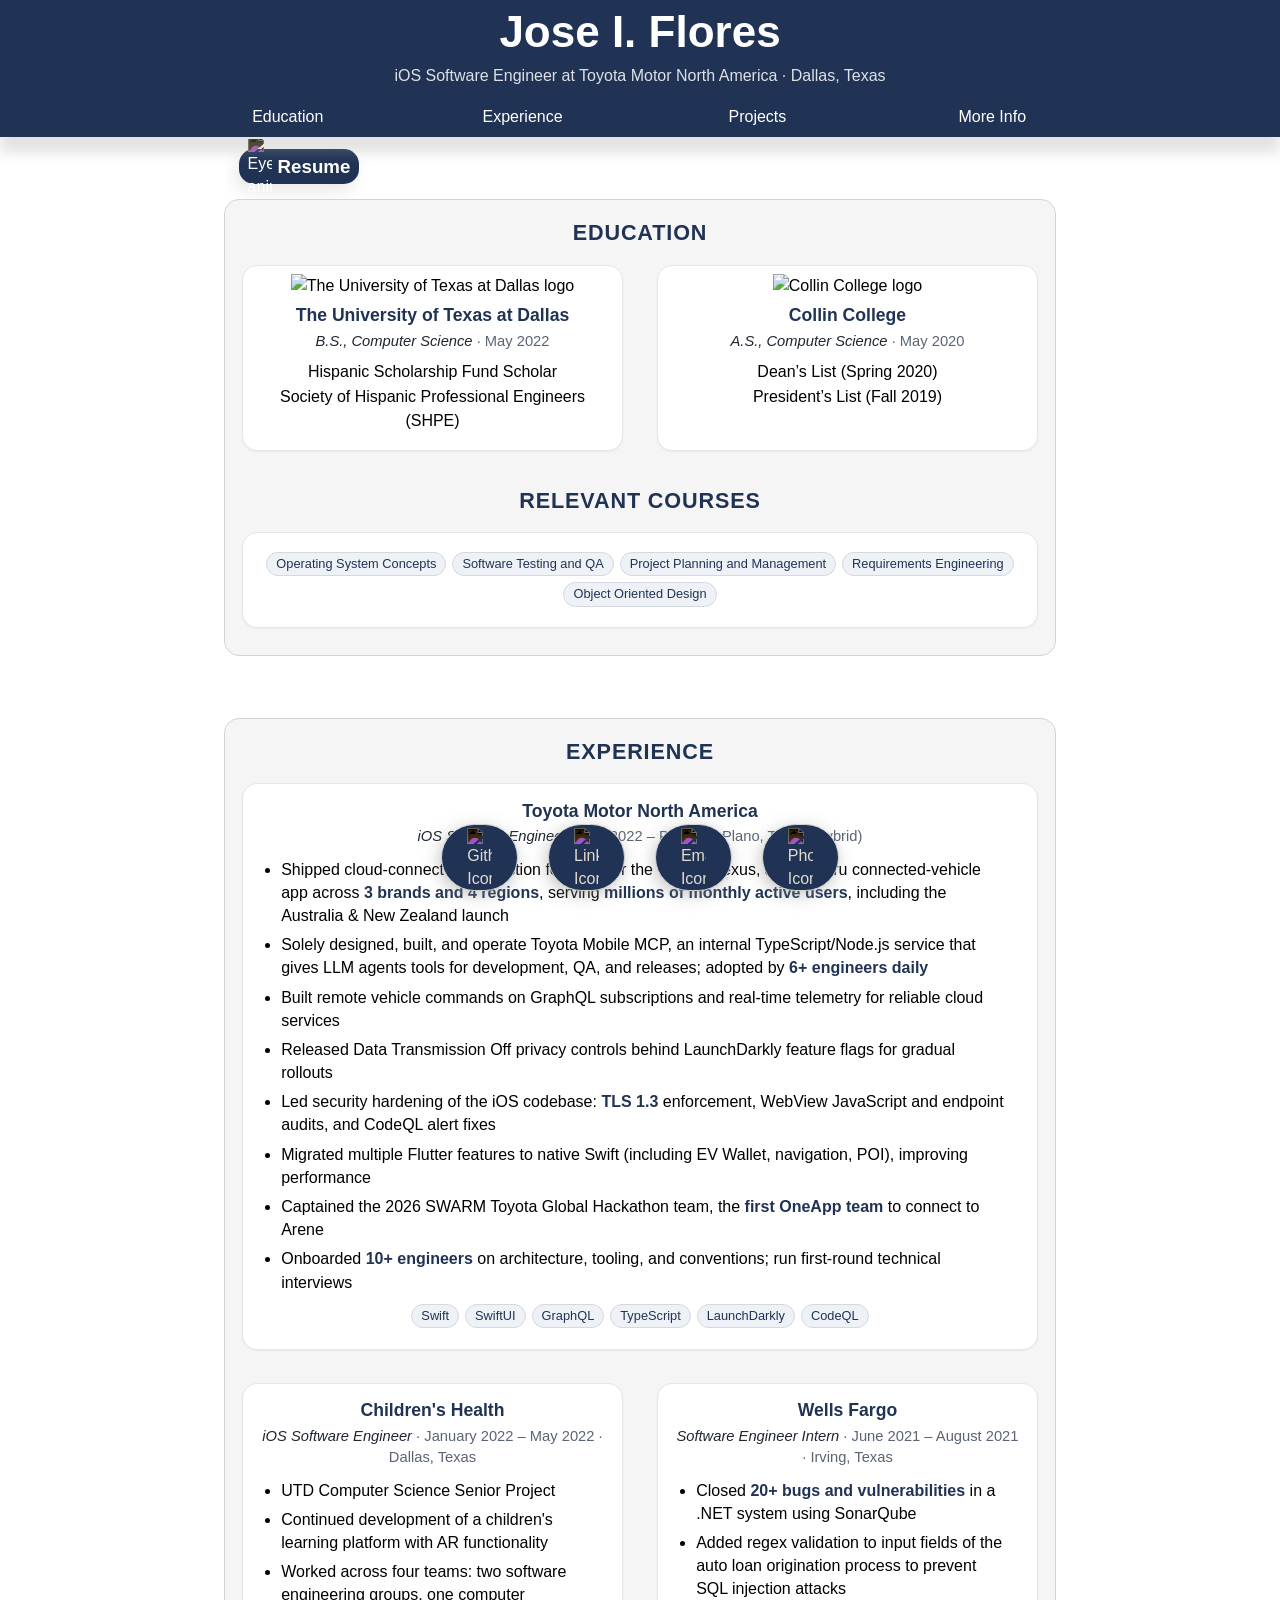
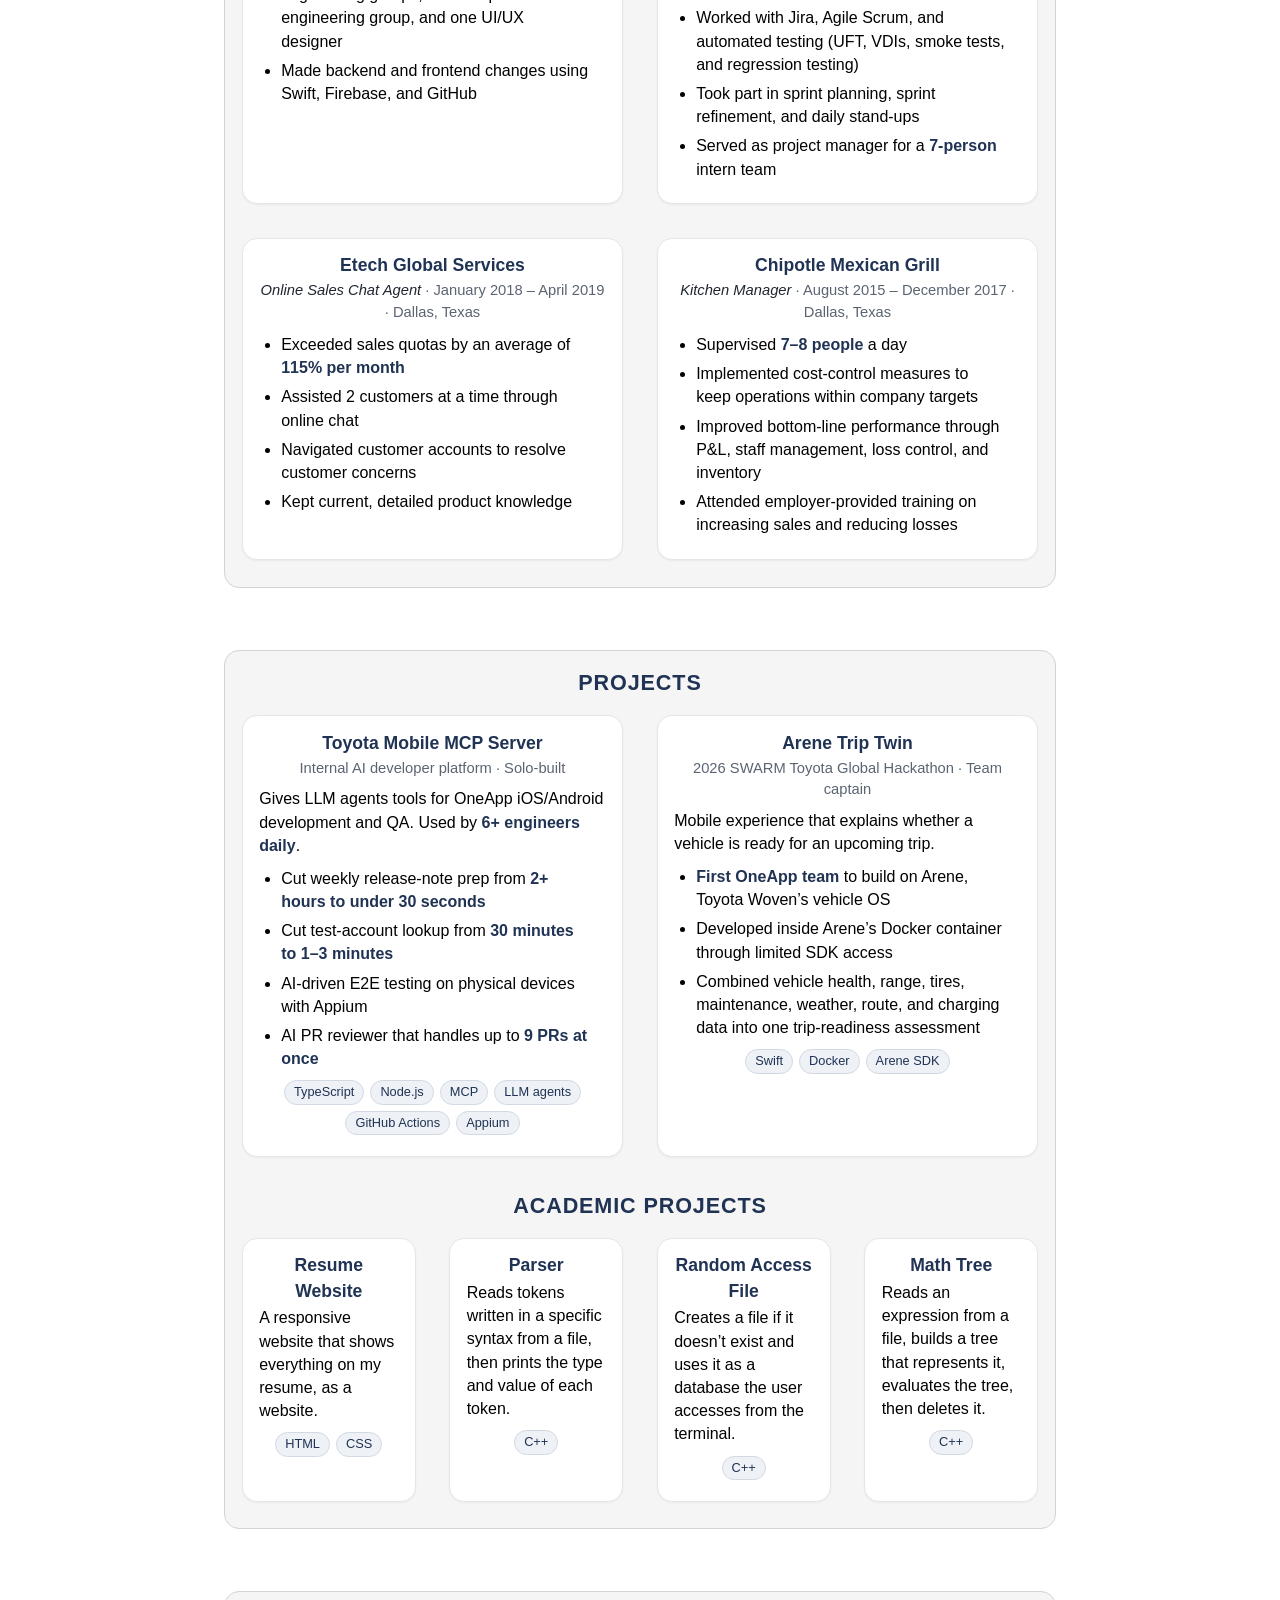
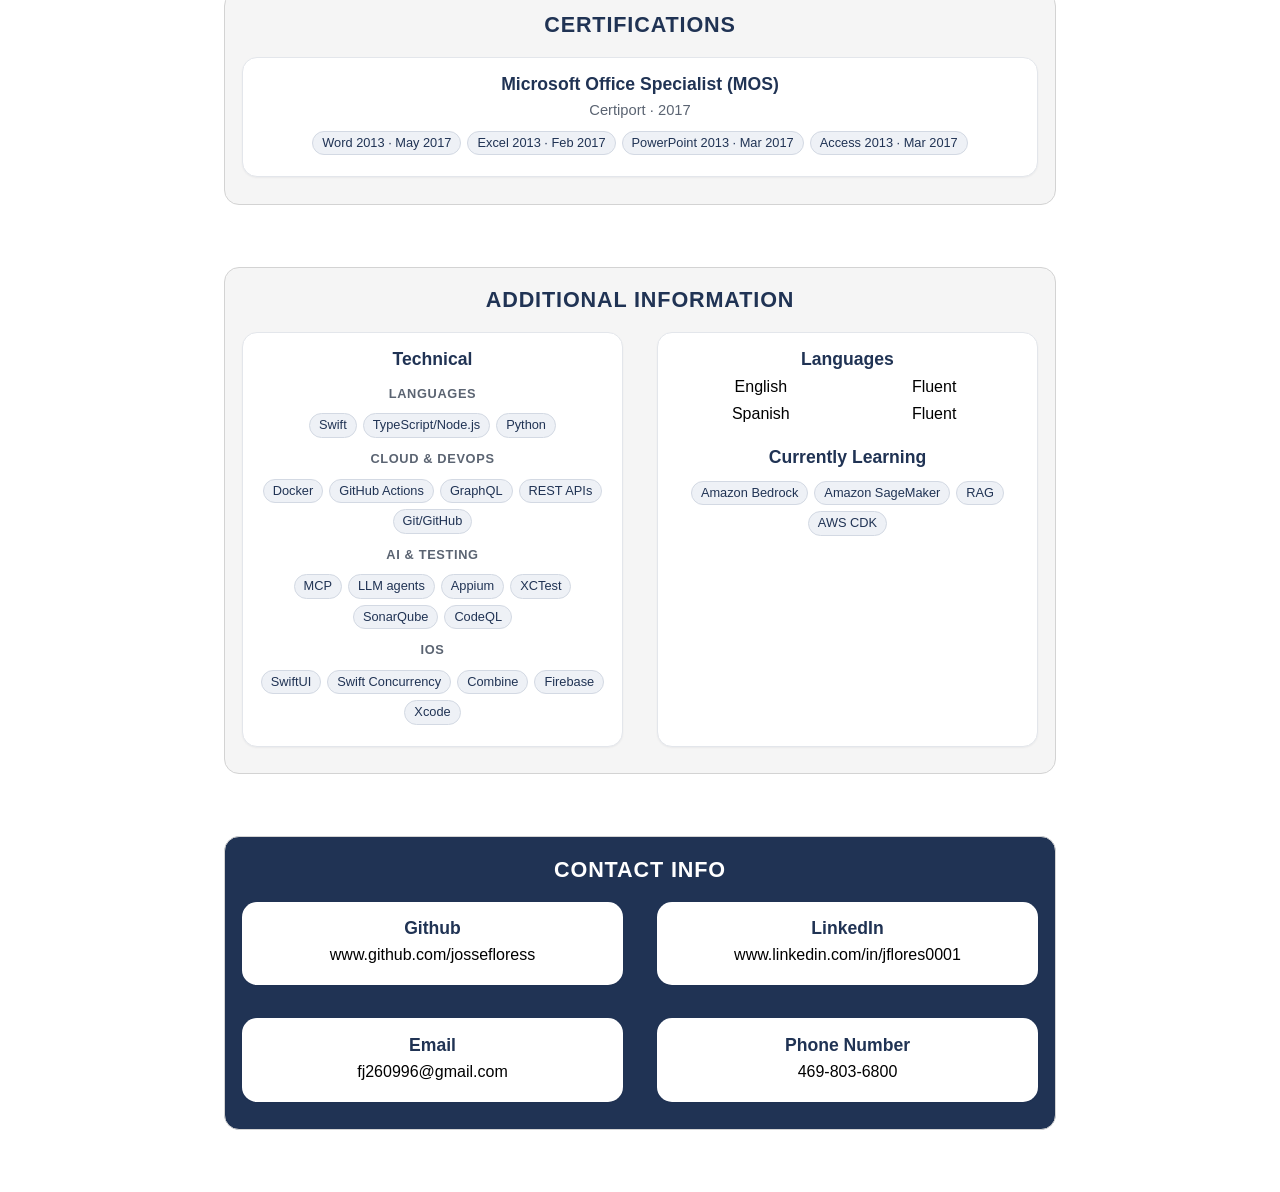
==== index.html @ c7f3a871 "Polish cards: meta lines, bold results, tech tags, grouped skills, tagline Keeps the original layout" ====
<!DOCTYPE html>
<html lang="en">

<head>
  <meta charset="UTF-8">
  <meta name="viewport" content="width=device-width, initial-scale=1.0">
  <meta name="author" content="Jose Israel Flores">
  <meta name="description" content="Jose Israel Flores - iOS Software Engineer at Toyota building cloud-connected features and AI developer tooling. Education, experience, and projects.">
  <meta name="keywords" content="Jose Flores, Software Engineer, Portfolio, Resume, Computer Science, UTD">
  <link rel="canonical" href="https://josedevlabs.com/">

  <!-- Open Graph / Social Media -->
  <meta property="og:title" content="Jose Israel Flores - Software Engineer">
  <meta property="og:description" content="Portfolio and resume website showcasing education, experience, and projects.">
  <meta property="og:image" content="https://josedevlabs.com/images/og_image0.png">
  <meta property="og:url" content="https://josedevlabs.com/">
  <meta property="og:type" content="website">
  <meta property="og:site_name" content="Jose DevLabs">

  <!-- Twitter Card -->
  <meta name="twitter:card" content="summary_large_image">
  <meta name="twitter:title" content="Jose Israel Flores - Software Engineer">
  <meta name="twitter:description" content="Portfolio and resume website showcasing education, experience, and projects.">
  <meta name="twitter:image" content="https://josedevlabs.com/images/og_image0.png">

  <meta name="google-site-verification" content="19uv6AiSVErQDs0A615uDokrzeF82DeiVWSPcvZY0VQ">
  <link rel="icon" href="favicon.ico" type="image/x-icon">
  <link href="./css/styles.css" rel="stylesheet" type="text/css">
  <!-- <script src="https://code.jquery.com/jquery-3.5.0.min.js"></script> -->
  <!-- <script src="./js/scrollAnimation.js"></script> -->
  <title>Jose Israel Flores - Software Engineer</title>
</head>

<body id="top">
  <header>
    <a href="https://josedevlabs.com/">
      <h1>Jose I. Flores</h1>
    </a>
    <p class="tagline">iOS Software Engineer at Toyota Motor North America &middot; Dallas, Texas</p>
  </header>


  <nav>
    <ul>
      <!-- If you remove the hr tags (which are being
        used as margin), add 'line' to end of the href
        for each of the 4 following anchors-->

      <!-- example: href="educationline" -->
      <a href="#education" class="scrollLink">
        <li>Education</li>
      </a>

      <a href="#experience" class="scrollLink">
        <li>Experience</li>
      </a>

      <a href="#projects" class="scrollLink">
        <li>Projects</li>
      </a>

      <a href="#more" class="scrollLink">
        <li>More Info</li>
      </a>
    </ul>
  </nav>



  <main ontouchmove>
    <hr id="education" href="#experience" style="padding: 0;">

    <div class="line" id="resumeline">
      <a href="./documents/JoseFlores.pdf">
        <div id="resume-btn">
          <img src="images/eye-regular.svg" alt="Eye animation">
          <h3>Resume</h3>
        </div>
      </a>
    </div>

    <div class="line" id="educationline">
      <h2 class="linetitle">Education</h2>
      <div class="two boxes">
        <img src="images/utd_logo.svg" alt="The University of Texas at Dallas logo" id="utdimg">
        <h3>The University of Texas at Dallas</h3>
        <p class="meta"><em>B.S., Computer Science</em> &middot; May 2022</p>
        <p>Hispanic Scholarship Fund Scholar</p>
        <p>Society of Hispanic Professional Engineers (SHPE)</p>
      </div>

      <div class="two boxes">
        <img src="images/collin_logo.png" alt="Collin College logo" id="collinimg">
        <h3>Collin College</h3>
        <p class="meta"><em>A.S., Computer Science</em> &middot; May 2020</p>
        <p>Dean’s List (Spring 2020)</p>
        <p>President’s List (Fall 2019)</p>
      </div>

      <h2 class="linetitle">Relevant Courses</h2>
      <div class="one boxes">
        <div class="tags">
          <span class="tag">Operating System Concepts</span>
          <span class="tag">Software Testing and QA</span>
          <span class="tag">Project Planning and Management</span>
          <span class="tag">Requirements Engineering</span>
          <span class="tag">Object Oriented Design</span>
        </div>
      </div>
    </div>

    <hr id="experience">
    <div class="line" id="experienceline">
      <h2 class="linetitle">Experience</h2>

      <div class="one boxes">
        <h3>Toyota Motor North America</h3>
        <p class="meta"><em>iOS Software Engineer</em> &middot; July 2022 – Present &middot; Plano, Texas (Hybrid)</p>
        <ul>
          <li>Shipped cloud-connected production features for the Toyota, Lexus, and Subaru connected-vehicle app
            across <strong>3 brands and 4 regions</strong>, serving <strong>millions of monthly active users</strong>,
            including the Australia &amp; New Zealand launch</li>
          <li>Solely designed, built, and operate Toyota Mobile MCP, an internal TypeScript/Node.js service that
            gives LLM agents tools for development, QA, and releases; adopted by <strong>6+ engineers daily</strong></li>
          <li>Built remote vehicle commands on GraphQL subscriptions and real-time telemetry for reliable cloud
            services</li>
          <li>Released Data Transmission Off privacy controls behind LaunchDarkly feature flags for gradual
            rollouts</li>
          <li>Led security hardening of the iOS codebase: <strong>TLS 1.3</strong> enforcement, WebView JavaScript
            and endpoint audits, and CodeQL alert fixes</li>
          <li>Migrated multiple Flutter features to native Swift (including EV Wallet, navigation, POI), improving
            performance</li>
          <li>Captained the 2026 SWARM Toyota Global Hackathon team, the <strong>first OneApp team</strong> to connect
            to Arene</li>
          <li>Onboarded <strong>10+ engineers</strong> on architecture, tooling, and conventions; run first-round
            technical interviews</li>
        </ul>
        <div class="tags">
          <span class="tag">Swift</span><span class="tag">SwiftUI</span><span class="tag">GraphQL</span>
          <span class="tag">TypeScript</span><span class="tag">LaunchDarkly</span><span class="tag">CodeQL</span>
        </div>
      </div>

      <div class="two boxes">
        <h3>Children's Health</h3>
        <p class="meta"><em>iOS Software Engineer</em> &middot; January 2022 – May 2022 &middot; Dallas, Texas</p>
        <ul>
          <li>UTD Computer Science Senior Project</li>
          <li>Continued development of a children's learning platform with AR functionality</li>
          <li>Worked across four teams: two software engineering groups, one computer engineering group, and one
            UI/UX designer</li>
          <li>Made backend and frontend changes using Swift, Firebase, and GitHub</li>
        </ul>
      </div>

      <div class="two boxes">
        <h3>Wells Fargo</h3>
        <p class="meta"><em>Software Engineer Intern</em> &middot; June 2021 – August 2021 &middot; Irving, Texas</p>
        <ul>
          <li>Closed <strong>20+ bugs and vulnerabilities</strong> in a .NET system using SonarQube</li>
          <li>Added regex validation to input fields of the auto loan origination process to prevent SQL injection
            attacks</li>
          <li>Worked with Jira, Agile Scrum, and automated testing (UFT, VDIs, smoke tests, and regression testing)</li>
          <li>Took part in sprint planning, sprint refinement, and daily stand-ups</li>
          <li>Served as project manager for a <strong>7&#8209;person</strong> intern team</li>
        </ul>
      </div>

      <div class="two boxes">
        <h3>Etech Global Services</h3>
        <p class="meta"><em>Online Sales Chat Agent</em> &middot; January 2018 – April 2019 &middot; Dallas, Texas</p>
        <ul>
          <li>Exceeded sales quotas by an average of <strong>115% per month</strong></li>
          <li>Assisted 2 customers at a time through online chat</li>
          <li>Navigated customer accounts to resolve customer concerns</li>
          <li>Kept current, detailed product knowledge</li>
        </ul>
      </div>

      <div class="two boxes">
        <h3>Chipotle Mexican Grill</h3>
        <p class="meta"><em>Kitchen Manager</em> &middot; August 2015 – December 2017 &middot; Dallas, Texas</p>
        <ul>
          <li>Supervised <strong>7–8&nbsp;people</strong> a day</li>
          <li>Implemented cost-control measures to keep operations within company targets</li>
          <li>Improved bottom-line performance through P&amp;L, staff management, loss control, and inventory</li>
          <li>Attended employer-provided training on increasing sales and reducing losses</li>
        </ul>
      </div>
    </div>


    <hr id="projects">
    <div class="line" id="projectsline">
      <h2 class="linetitle">Projects</h2>
      <div class="two boxes">
        <h3>Toyota Mobile MCP Server</h3>
        <p class="meta">Internal AI developer platform &middot; Solo-built</p>
        <p>Gives LLM agents tools for OneApp iOS/Android development and QA. Used by
          <strong>6+ engineers daily</strong>.</p>
        <ul>
          <li>Cut weekly release-note prep from <strong>2+ hours to under 30 seconds</strong></li>
          <li>Cut test-account lookup from <strong>30 minutes to 1–3 minutes</strong></li>
          <li>AI-driven E2E testing on physical devices with Appium</li>
          <li>AI PR reviewer that handles up to <strong>9 PRs at once</strong></li>
        </ul>
        <div class="tags">
          <span class="tag">TypeScript</span><span class="tag">Node.js</span><span class="tag">MCP</span>
          <span class="tag">LLM agents</span><span class="tag">GitHub Actions</span><span class="tag">Appium</span>
        </div>
      </div>

      <div class="two boxes">
        <h3>Arene Trip Twin</h3>
        <p class="meta">2026 SWARM Toyota Global Hackathon &middot; Team captain</p>
        <p>Mobile experience that explains whether a vehicle is ready for an upcoming trip.</p>
        <ul>
          <li><strong>First OneApp team</strong> to build on Arene, Toyota Woven’s vehicle OS</li>
          <li>Developed inside Arene’s Docker container through limited SDK access</li>
          <li>Combined vehicle health, range, tires, maintenance, weather, route, and charging data into one
            trip-readiness assessment</li>
        </ul>
        <div class="tags">
          <span class="tag">Swift</span><span class="tag">Docker</span><span class="tag">Arene SDK</span>
        </div>
      </div>

      <h2 class="linetitle">Academic Projects</h2>
      <div class="four boxes">
        <h3>Resume Website</h3>
        <p>A responsive website that shows everything on my resume, as a website.</p>
        <div class="tags"><span class="tag">HTML</span><span class="tag">CSS</span></div>
      </div>

      <div class="four boxes">
        <h3>Parser</h3>
        <p>Reads tokens written in a specific syntax from a file, then prints the type and value of each token.</p>
        <div class="tags"><span class="tag">C++</span></div>
      </div>

      <div class="four boxes">
        <h3>Random Access File</h3>
        <p>Creates a file if it doesn’t exist and uses it as a database the user accesses from the terminal.</p>
        <div class="tags"><span class="tag">C++</span></div>
      </div>

      <div class="four boxes">
        <h3>Math Tree</h3>
        <p>Reads an expression from a file, builds a tree that represents it, evaluates the tree, then deletes it.</p>
        <div class="tags"><span class="tag">C++</span></div>
      </div>
    </div>


    <hr id="certifications">
    <div class="line" id="certificationsline">
      <h2 class="linetitle">Certifications</h2>

      <div class="one boxes">
        <h3>Microsoft Office Specialist (MOS)</h3>
        <p class="meta">Certiport &middot; 2017</p>
        <div class="tags">
          <span class="tag">Word 2013 &middot; May 2017</span>
          <span class="tag">Excel 2013 &middot; Feb 2017</span>
          <span class="tag">PowerPoint 2013 &middot; Mar 2017</span>
          <span class="tag">Access 2013 &middot; Mar 2017</span>
        </div>
      </div>
    </div>


    <hr id="more">
    <div class="line" id="moreline">
      <h2 class="linetitle">Additional Information</h2>

      <div class="two boxes">
        <h3>Technical</h3>
        <div class="skill-group">
          <h4>Languages</h4>
          <div class="tags"><span class="tag">Swift</span><span class="tag">TypeScript/Node.js</span><span class="tag">Python</span></div>
        </div>
        <div class="skill-group">
          <h4>Cloud &amp; DevOps</h4>
          <div class="tags"><span class="tag">Docker</span><span class="tag">GitHub Actions</span><span class="tag">GraphQL</span><span class="tag">REST APIs</span><span class="tag">Git/GitHub</span></div>
        </div>
        <div class="skill-group">
          <h4>AI &amp; Testing</h4>
          <div class="tags"><span class="tag">MCP</span><span class="tag">LLM agents</span><span class="tag">Appium</span><span class="tag">XCTest</span><span class="tag">SonarQube</span><span class="tag">CodeQL</span></div>
        </div>
        <div class="skill-group">
          <h4>iOS</h4>
          <div class="tags"><span class="tag">SwiftUI</span><span class="tag">Swift Concurrency</span><span class="tag">Combine</span><span class="tag">Firebase</span><span class="tag">Xcode</span></div>
        </div>
      </div>

      <div class="two boxes">
        <h3>Languages</h3>
        <div class="grid-container two-columns">
          <p>English</p>
          <p>Fluent</p>
          <p>Spanish</p>
          <p>Fluent</p>
        </div>

        <h3 class="spaced">Currently Learning</h3>
        <div class="tags"><span class="tag">Amazon Bedrock</span><span class="tag">Amazon SageMaker</span><span class="tag">RAG</span><span class="tag">AWS CDK</span></div>
      </div>
    </div>


    <hr id="contact">
    <div class="line" id="contactline">

      <h2 class="linetitle">Contact Info</h2>

      <div class="two boxes">
        <h3>Github</h3>
        <p>
          <a href="https://www.github.com/jossefloress" target="_blank" rel="noopener noreferrer">
            www.github.com/jossefloress
          </a>
        </p>
      </div>

      <div class="two boxes">
        <h3>LinkedIn</h3>
        <p>
          <a href="https://www.linkedin.com/in/jflores0001" target="_blank" rel="noopener noreferrer">
            www.linkedin.com/in/jflores0001
          </a>
        </p>
      </div>

      <div class="two boxes">
        <h3>Email</h3>
        <p>
          <a href="mailto:fj260996@gmail.com" target="_blank">
            fj260996@gmail.com
          </a>
        </p>
      </div>

      <div class="two boxes">
        <h3>Phone Number</h3>
        <p>
          <a href="tel:469-803-6800">
            469-803-6800
          </a>
        </p>
      </div>

    </div>

    <hr>

  </main>


  <footer>
    <ul>

      <a href="https://www.github.com/jossefloress" target="_blank" rel="noopener noreferrer">
        <li>
          <img src="./images/Github_Icon.svg" alt="Github Icon">
        </li>
      </a>


      <a href="https://www.linkedin.com/in/jflores0001" target="_blank" rel="noopener noreferrer">
        <li>
          <img src="./images/Linkedin_Icon.svg" alt="LinkedIn Icon">
        </li>
      </a>

      <a href="mailto:fj260996@gmail.com" target="_blank" rel="noopener noreferrer">
        <li>
          <img src="./images/Email_Icon.svg" alt="Email Icon">
        </li>
      </a>


      <a href="tel:469-803-6800">
        <li>
          <img src="./images/Calling_Icon.svg" alt="Phone Icon">
        </li>
      </a>


    </ul>
  </footer>


</body>

</html>
---- css/styles.css ----
/* CSS Variables */
:root {
  --navy-color: #203354;
  --border-color: lightgray;
}

* {
  font-family: -apple-system, BlinkMacSystemFont, 'Segoe UI', 'Gill Sans', 'Gill Sans MT', Calibri,
   Roboto, Oxygen, Ubuntu, Cantarell, 'Open Sans', 'Helvetica Neue', sans-serif;
  /* font-family: 'Gill Sans', 'Gill Sans MT', Calibri, 'Trebuchet MS', sans-serif, Courier, monospace; */
  /* default box-sizing is content-box */
  box-sizing: border-box;
  margin: 0;
  padding: 0;
  scroll-behavior: smooth;
}

/** Not supported by most Safari iOS versions This attribute is 
    replaced by the script in main.js */
/* html {
  scroll-behavior: smooth;
} */

body::-webkit-scrollbar {
  width: 12px;             
}

body::-webkit-scrollbar-thumb {
  background-color: var(--navy-color);    
}


/*
 ========================================== 
  Global Classes
 ========================================== 
*/
.grid-container.three-columns {
  display: grid;
  grid-template: repeat(2, 1fr) / repeat(3, 1fr);
  grid-auto-rows: 1fr;
}

.grid-container.two-columns {
  display: grid;
  grid-template: repeat(2, 1fr) / repeat(2, 1fr);
  grid-auto-rows: 1fr;
}




/*
 ========================================== 
  Header
 ========================================== 
*/

header {
  background-color: var(--navy-color);
  width: 100%;
  text-align: center;
  color: white;
  z-index: 10;
}

header h1 {
  /* width: auto; */
  font-size: 275%;
}


/*
 ========================================== 
  Nav bar
 ========================================== 
*/

nav {
  background-color:  var(--navy-color);
  /* 
    This means that when the nav bar
    reaches the top,
    it'll stick to the top of the page 
  */
  position: -webkit-sticky;
  position: sticky;
  z-index: 9;
  top: 0;
  /* offset-x | offset-y | blur-radius | spread-radius | color */
  box-shadow: 0 1em 0.75em 0 rgba(161, 161, 160, 0.3);
}

nav ul {
  list-style: none;
  text-align: center;
  width: 75%;
  margin: 0 auto;
}

a {
  text-decoration: none;
  color: inherit;
}

nav ul a li {
 /* 24.7% *4 = 98.8% + 1% padding = 99.8%  */
  width: 24%;
  display: inline-block;
  padding: 1% 1% calc(1% - 5px) 1%;
  margin: 0 auto; 
  text-align: center;
  color: white; 
}



nav li::after{
  display: block;
  content: "";
  height: 5px;
  width: 0;
  border-radius: 15px;
  background-color: transparent;
  margin: 0 auto;
  transition: background-color 750ms,
              width 750ms;
}

nav li:hover::after {
  width: 50%;
  background-color: whitesmoke ;
}


/*
 ========================================== 
  Main
 ========================================== 
*/

/* * hr tags are being used as margin 
* between each .line and the top and bottom
* of the main tag. */
/* This was done so that when a list item
of the navbar is clicked, we have some padding
at the top of the page */
hr {
  visibility: hidden;
  padding-top: 60px;
}


main {
  /* Use the commented margin if you 
 remove the an hr tags which are being used
 as margin */
  /* margin: 30px 0 65px 0; */
}

h3 {
  color: var(--navy-color);
}

.line {
  display: flex;
  flex-wrap: wrap;
  width: 65%;
  /* Use the commented margin if you 
 remove the an hr tags which are being used
 as margin */
  /* margin: 0px auto 40px auto; */
  margin: 0 auto;
  border-radius: 15px;
  background-color: whitesmoke;
  color: black;
  text-align: center;
  overflow: auto;
  border: 1px solid var(--border-color);
  padding-bottom: 10px;
  /* offset-x | offset-y | blur-radius | spread-radius | color
  box-shadow: -0.25em 0.5em 1em 0 rgba(143, 143, 141, 0.2); */
}

.linetitle {
  width: 100%;
  color:  var(--navy-color);
  padding-top: 2%;
  text-transform: uppercase;
}


.boxes {
  background-color: white;
  border-radius: 15px;
  padding: 1% 2% 2% 2%;
  margin: 2%;
  float: left;
  /* box-shadow: -0.25em 0.5em 1em 0 rgba(143, 143, 141, 0.2); */
}

.boxes ul li {
  margin: 8px 20px;
  text-indent: -5px;
  text-align: left;
}

.one
{
  /* 96% because I'm using box-sizing: border-box; */
  /* 96% width + 2% margin + 2% padding = 100% */
  width: 96%; 
}

/* Use this class when you want two boxes in one line. */
.two {
  /* 46% because I'm using box-sizing: border-box; */
  /* 46% width + 2% margin + 2% padding = 50% (* 2) =100% */
  width: 46%;
}

.three
{
  /* 29.33% because I'm using box-sizing: border-box; */
  /* 29.33% width + 2% margin + 2% padding = 33.33% (* 3) = 99.99% */
  width: 29.33%;
}

.four {
  /* 21% because I'm using box-sizing: border-box; */
  /* 21% width + 2% margin + 2% padding = 25% (* 4) = 100% */
  width: 21%;
}

#resumeline {
  border-radius: 0;
  border: none;
  background-color: transparent;
  box-shadow: none;
  padding-bottom: 0;
}

#resume-btn {
  display: flex;
  align-items: center;
  justify-content: center;
  position: relative;
  border-radius: 15px;
  background-color: var(--navy-color);
  width: 120px;
  height: 35px;
  box-shadow: -0.25em 0.5em 1em 0 rgba(143, 143, 141, 0.2);
  margin: 10px 15px 15px 15px;
}

#resume-btn::before {
  display: block;
  visibility: hidden;
  position: absolute;
  left: 0;
  content: "";
  width: 0%;
  height: inherit;
  border-radius: 15px;
  background-color: whitesmoke;
  border: 1px solid var(--border-color);  
  transition: width 450ms, visibility 350ms;
}

#resume-btn:hover::before {
  width: inherit;
  visibility: visible;
}

#resume-btn > img {
  margin: 5px 3px;
  width: 20%;
  filter: invert();
  transition: all 0.6s ease 0s;
  z-index: 2;
}

#resume-btn > h3 {
  margin: 5px 3px;
  color: white;
}

#resume-btn:hover > img {
  filter: none;
  margin-left: 75%;
}

#resume-btn:hover > h3 {
  visibility: hidden;
}


#education {
  /* padding-top: 23px; */
}

#educationline {
}

#utdimg {
  width: 50%;
}

#collinimg {
  width: 35%;
}

#experienceline {

}

#projectsline .boxes p{
  text-align: left;  
}

#certificationsline {

}

#moreline {

}

#contactline {
  background-color:  var(--navy-color);
}

#contactline h2 {
  color: white;
}


/*
 ========================================== 
  Footer
 ========================================== 
*/

footer
{
  position: fixed;
  bottom: 1%;
  width: 100%;
  text-align: center;
  overflow-wrap: normal;
  z-index: 10;
}

footer ul {
  margin: 0 auto;
}

footer li {
  display: inline-block;
  background:  var(--navy-color);
  width: 6%;
  border-radius: 50px;
  border: 0.5px solid var(--border-color);
  margin: 0 1%;
  /* offset-x | offset-y | blur-radius | spread-radius | color */
  box-shadow: -0.125em 0.25em 1em 0 rgba(143, 143, 141, .5);
}

footer li:hover{
  background-color: whitesmoke;
  color:  var(--navy-color);
}

footer li:hover > img {
  filter: none;
}

footer li img {
  width: 50%;
  max-width: 25px;
  margin-top: 3%;
  filter: invert();
}




/*
 ========================================== 
  Media Queries
 ========================================== 
*/

@media only screen and (max-width:1200px){
  .line {
    width: 80%;
  }

}

/* The changes done to the large responsive layout 
become the default for smaller layouts.
But those changes can be overwritten to make further 
changes to any selector you want */

/* Responsive layout - when the screen is less
than 900px wide, make the columns stack on
top of each other instead of next to each other */
@media only screen and (max-width:900px){
  nav ul {
    width: 100%;
  }

  nav ul a li {
    font-size: 1em;
    padding: 2% 0.5%;
  }

  .line {
    width: 85%;
    overflow: auto;    
  }

  #utd {
    width: 40%;
  }

  #collin {
    width: 25%;
  }

  .one,
  .two,
  .three,
  .four {
    /* 96% because I'm using box-sizing: border-box; */
    /* 96% width + 2% margin + 2% padding = 100% */
    width: 96%;
  }

  footer ul li {
    width: 12%;
  }

}



/* Responsive layout - when the screen is less than 700px wide */
@media only screen and (max-width:700px){

  /* Here, the changes that me made to nav ul a li 
    in the larger layout (max-width: 1000px) are being
    overwritten.*/

  nav ul a li {
    font-size: 0.9em;
    padding: 5% 0.5%;
  }

  .line {
    width: 92%;
  }

  .three-columns#courses {
    display: block;
  }


  /* Since the larger layout made changes to nav ul, .one,
    .two, .three, .four, #utd, and #collin, the changes
    made there will be the default for the smaller layouts. */

  footer ul a li {
    width: 16%;
  }

}



/* Responsive layout - when the screen is less than 330px */
  @media only screen and (max-width:330px){
     header h1{
      font-size: 225%;
    }
  
    nav ul a li {
      font-size: 0.8em;
      width: 23%;
    }

    footer ul a li {
      width: 20%;
    }
  }

  


/*
 ==========================================
  Polish (Oct 2026)
  Small additions on top of the original design: readable text, card meta lines,
  bold results, tags, grouped skills. Same colors and layout as before.
 ==========================================
*/

:root {
  --muted-color: #5b6472;
  --card-border: #e3e6eb;
  --tag-bg: #eef1f6;
  --tag-border: #d3d9e3;
  --text-color: #1f2630;
}

body {
  color: var(--text-color);
  line-height: 1.45;
}

.tagline {
  font-size: 1rem;
  padding: 0 0 8px 0;
  opacity: 0.85;
}

.linetitle {
  font-size: 1.35rem;
  letter-spacing: 0.04em;
}

.boxes {
  border: 1px solid var(--card-border);
  box-shadow: 0 1px 2px rgba(16, 24, 40, 0.05);
}

.boxes h3 {
  font-size: 1.1rem;
  margin-top: 6px;
}

.boxes p {
  margin: 2px 0;
}

.meta {
  color: var(--muted-color);
  font-size: 0.92rem;
  margin-bottom: 8px !important;
}

.meta em {
  color: var(--text-color);
}

.boxes ul {
  margin: 10px 0 4px 0;
}

.boxes ul li {
  margin: 6px 16px 6px 22px;
  text-indent: 0;
  line-height: 1.45;
}

.boxes strong {
  color: var(--navy-color);
  font-weight: 650;
}

.tags {
  display: flex;
  flex-wrap: wrap;
  justify-content: center;
  gap: 6px;
  margin: 10px 0 4px 0;
}

.tag {
  font-size: 0.8rem;
  padding: 2px 9px;
  border: 1px solid var(--tag-border);
  border-radius: 999px;
  background-color: var(--tag-bg);
  color: var(--navy-color);
  white-space: nowrap;
}

.skill-group {
  margin: 12px 0 4px 0;
}

.skill-group h4 {
  font-size: 0.8rem;
  text-transform: uppercase;
  letter-spacing: 0.05em;
  color: var(--muted-color);
}

h3.spaced {
  margin-top: 18px;
}

#projectsline .boxes .meta {
  text-align: center;
}

#contactline .boxes {
  border: none;
}

a:focus-visible {
  outline: 2px solid var(--navy-color);
  outline-offset: 3px;
  border-radius: 6px;
}

@media (prefers-reduced-motion: reduce) {
  * {
    scroll-behavior: auto;
    transition: none !important;
  }
}

@media only screen and (max-width: 700px) {
  .boxes ul li {
    margin: 6px 6px 6px 18px;
  }

  .tagline {
    font-size: 0.9rem;
    padding: 0 12px 8px 12px;
  }
}
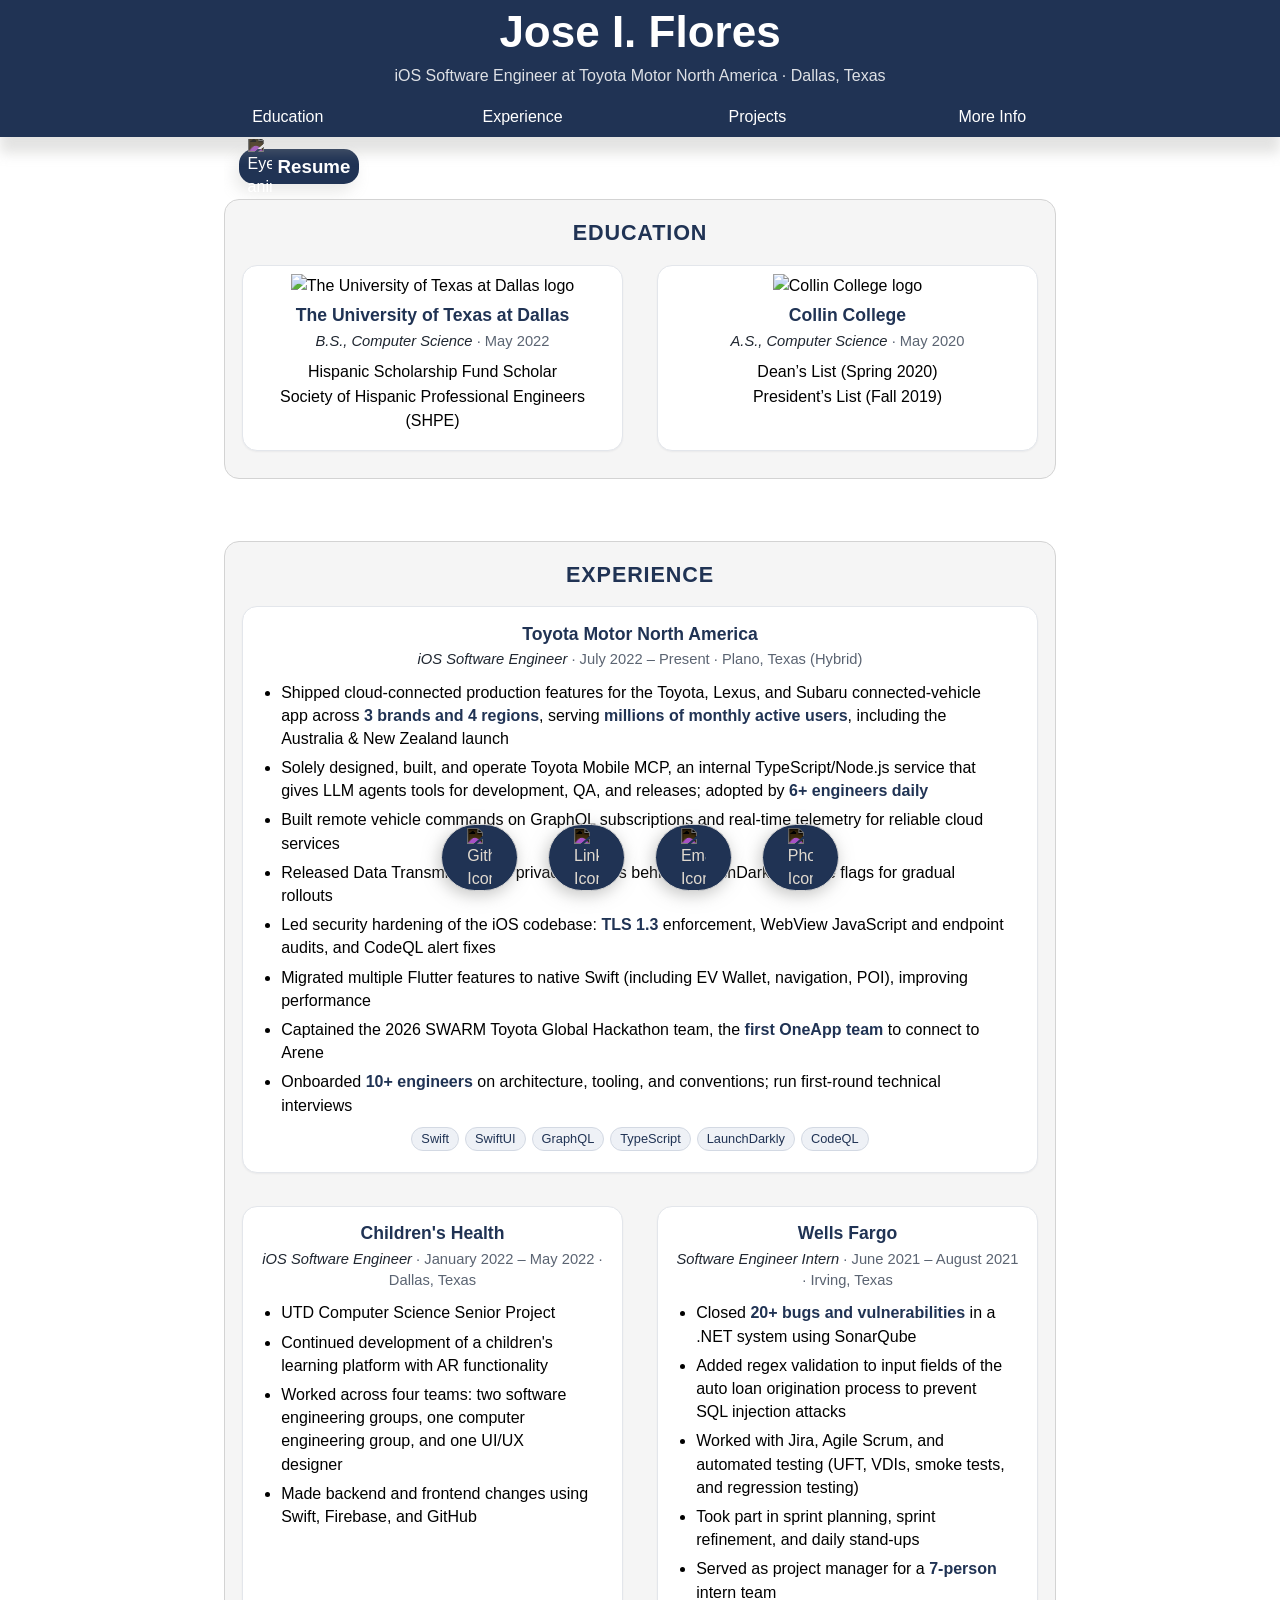
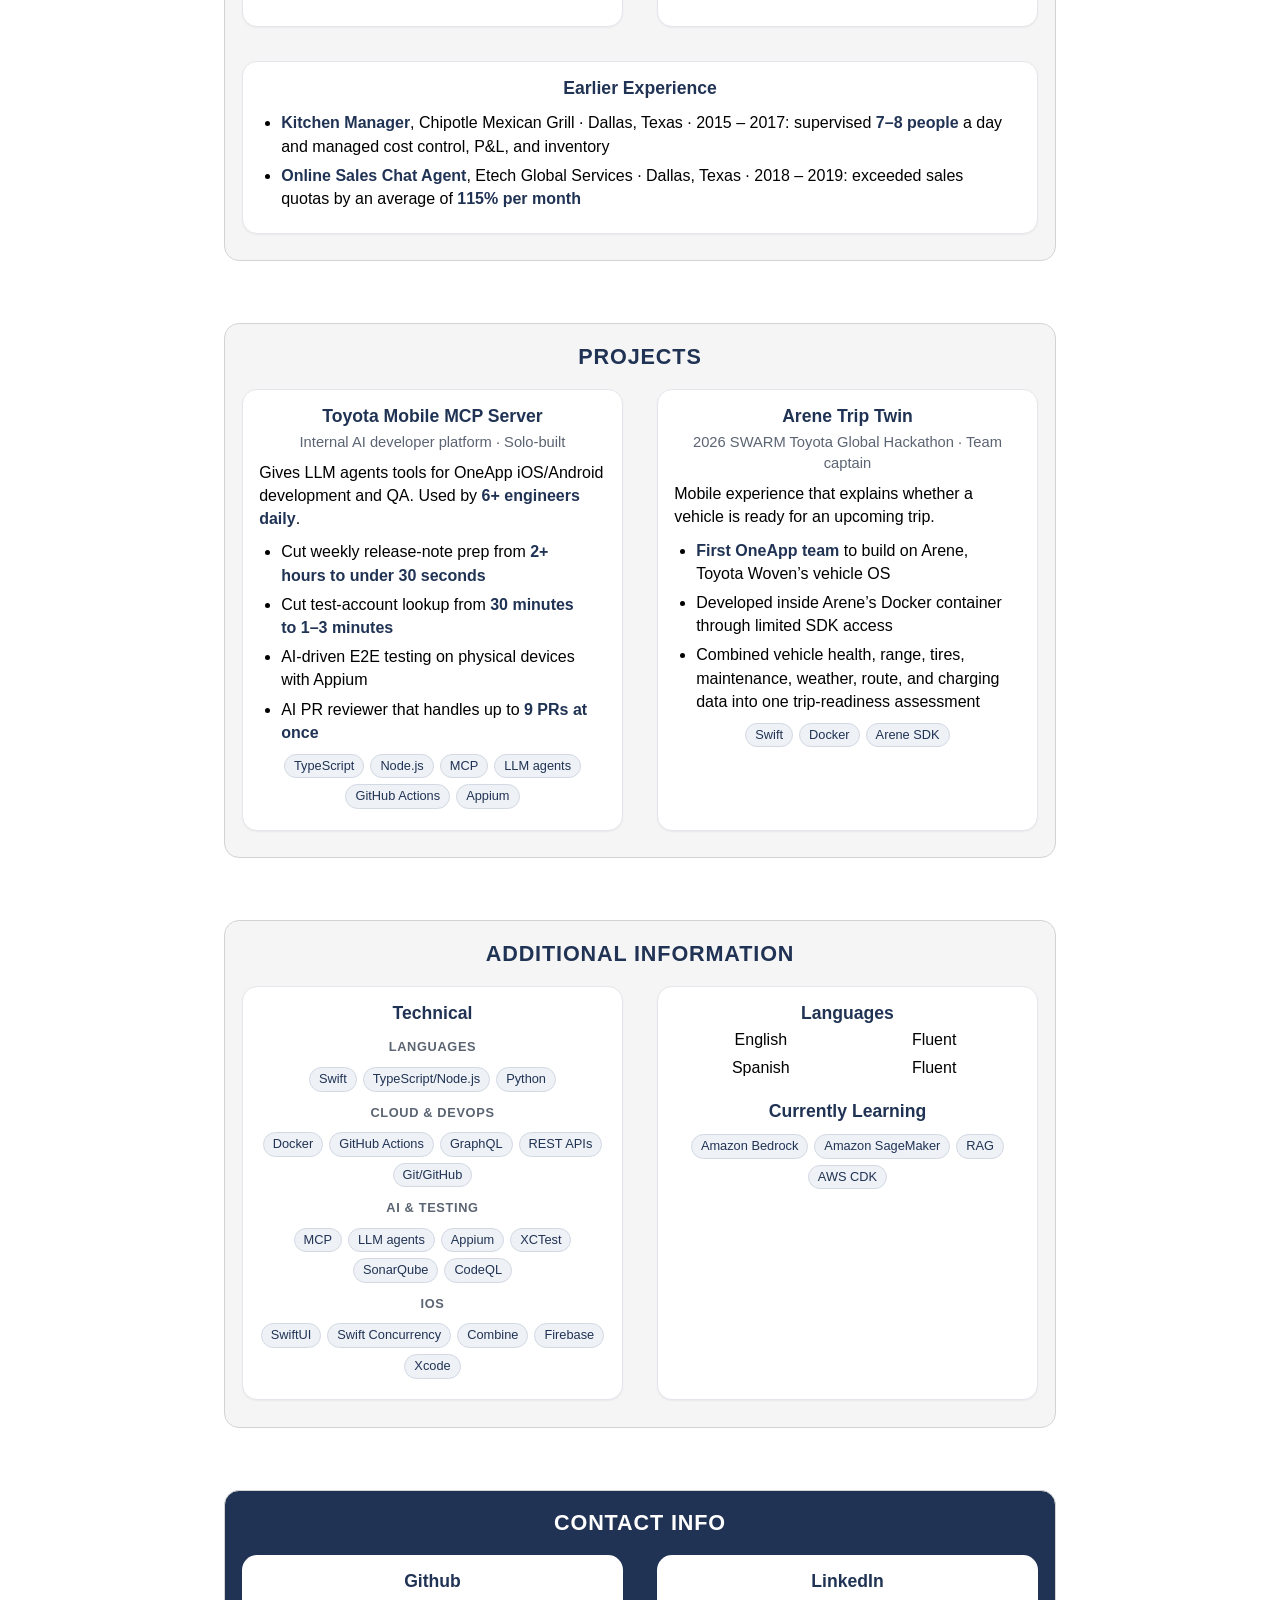
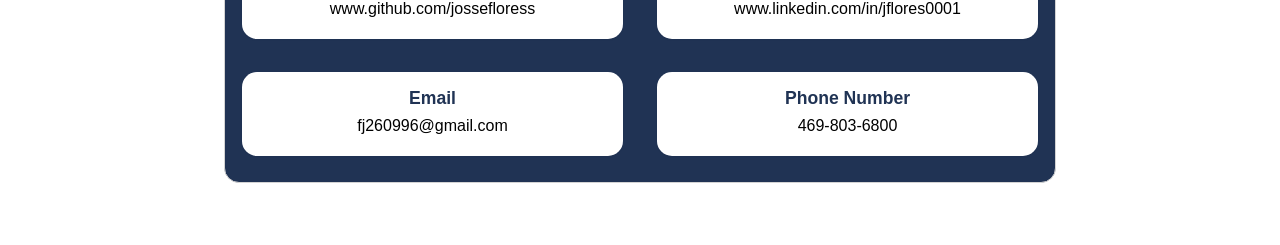
==== commit 0b1d3cab: "Trim older content: remove courses, academic projects, and 2017 certifications; condense two early r" ====
--- a/index.html
+++ b/index.html
@@ -97,16 +97,6 @@
         <p>President’s List (Fall 2019)</p>
       </div>
 
-      <h2 class="linetitle">Relevant Courses</h2>
-      <div class="one boxes">
-        <div class="tags">
-          <span class="tag">Operating System Concepts</span>
-          <span class="tag">Software Testing and QA</span>
-          <span class="tag">Project Planning and Management</span>
-          <span class="tag">Requirements Engineering</span>
-          <span class="tag">Object Oriented Design</span>
-        </div>
-      </div>
     </div>
 
     <hr id="experience">
@@ -166,25 +156,13 @@
         </ul>
       </div>
 
-      <div class="two boxes">
-        <h3>Etech Global Services</h3>
-        <p class="meta"><em>Online Sales Chat Agent</em> &middot; January 2018 – April 2019 &middot; Dallas, Texas</p>
-        <ul>
-          <li>Exceeded sales quotas by an average of <strong>115% per month</strong></li>
-          <li>Assisted 2 customers at a time through online chat</li>
-          <li>Navigated customer accounts to resolve customer concerns</li>
-          <li>Kept current, detailed product knowledge</li>
-        </ul>
-      </div>
-
-      <div class="two boxes">
-        <h3>Chipotle Mexican Grill</h3>
-        <p class="meta"><em>Kitchen Manager</em> &middot; August 2015 – December 2017 &middot; Dallas, Texas</p>
-        <ul>
-          <li>Supervised <strong>7–8&nbsp;people</strong> a day</li>
-          <li>Implemented cost-control measures to keep operations within company targets</li>
-          <li>Improved bottom-line performance through P&amp;L, staff management, loss control, and inventory</li>
-          <li>Attended employer-provided training on increasing sales and reducing losses</li>
+      <div class="one boxes">
+        <h3>Earlier Experience</h3>
+        <ul>
+          <li><strong>Kitchen Manager</strong>, Chipotle Mexican Grill &middot; Dallas, Texas &middot; 2015 – 2017:
+            supervised <strong>7–8&nbsp;people</strong> a day and managed cost control, P&amp;L, and inventory</li>
+          <li><strong>Online Sales Chat Agent</strong>, Etech Global Services &middot; Dallas, Texas &middot;
+            2018 – 2019: exceeded sales quotas by an average of <strong>115% per month</strong></li>
         </ul>
       </div>
     </div>
@@ -225,47 +203,6 @@
         </div>
       </div>
 
-      <h2 class="linetitle">Academic Projects</h2>
-      <div class="four boxes">
-        <h3>Resume Website</h3>
-        <p>A responsive website that shows everything on my resume, as a website.</p>
-        <div class="tags"><span class="tag">HTML</span><span class="tag">CSS</span></div>
-      </div>
-
-      <div class="four boxes">
-        <h3>Parser</h3>
-        <p>Reads tokens written in a specific syntax from a file, then prints the type and value of each token.</p>
-        <div class="tags"><span class="tag">C++</span></div>
-      </div>
-
-      <div class="four boxes">
-        <h3>Random Access File</h3>
-        <p>Creates a file if it doesn’t exist and uses it as a database the user accesses from the terminal.</p>
-        <div class="tags"><span class="tag">C++</span></div>
-      </div>
-
-      <div class="four boxes">
-        <h3>Math Tree</h3>
-        <p>Reads an expression from a file, builds a tree that represents it, evaluates the tree, then deletes it.</p>
-        <div class="tags"><span class="tag">C++</span></div>
-      </div>
-    </div>
-
-
-    <hr id="certifications">
-    <div class="line" id="certificationsline">
-      <h2 class="linetitle">Certifications</h2>
-
-      <div class="one boxes">
-        <h3>Microsoft Office Specialist (MOS)</h3>
-        <p class="meta">Certiport &middot; 2017</p>
-        <div class="tags">
-          <span class="tag">Word 2013 &middot; May 2017</span>
-          <span class="tag">Excel 2013 &middot; Feb 2017</span>
-          <span class="tag">PowerPoint 2013 &middot; Mar 2017</span>
-          <span class="tag">Access 2013 &middot; Mar 2017</span>
-        </div>
-      </div>
     </div>
 
 
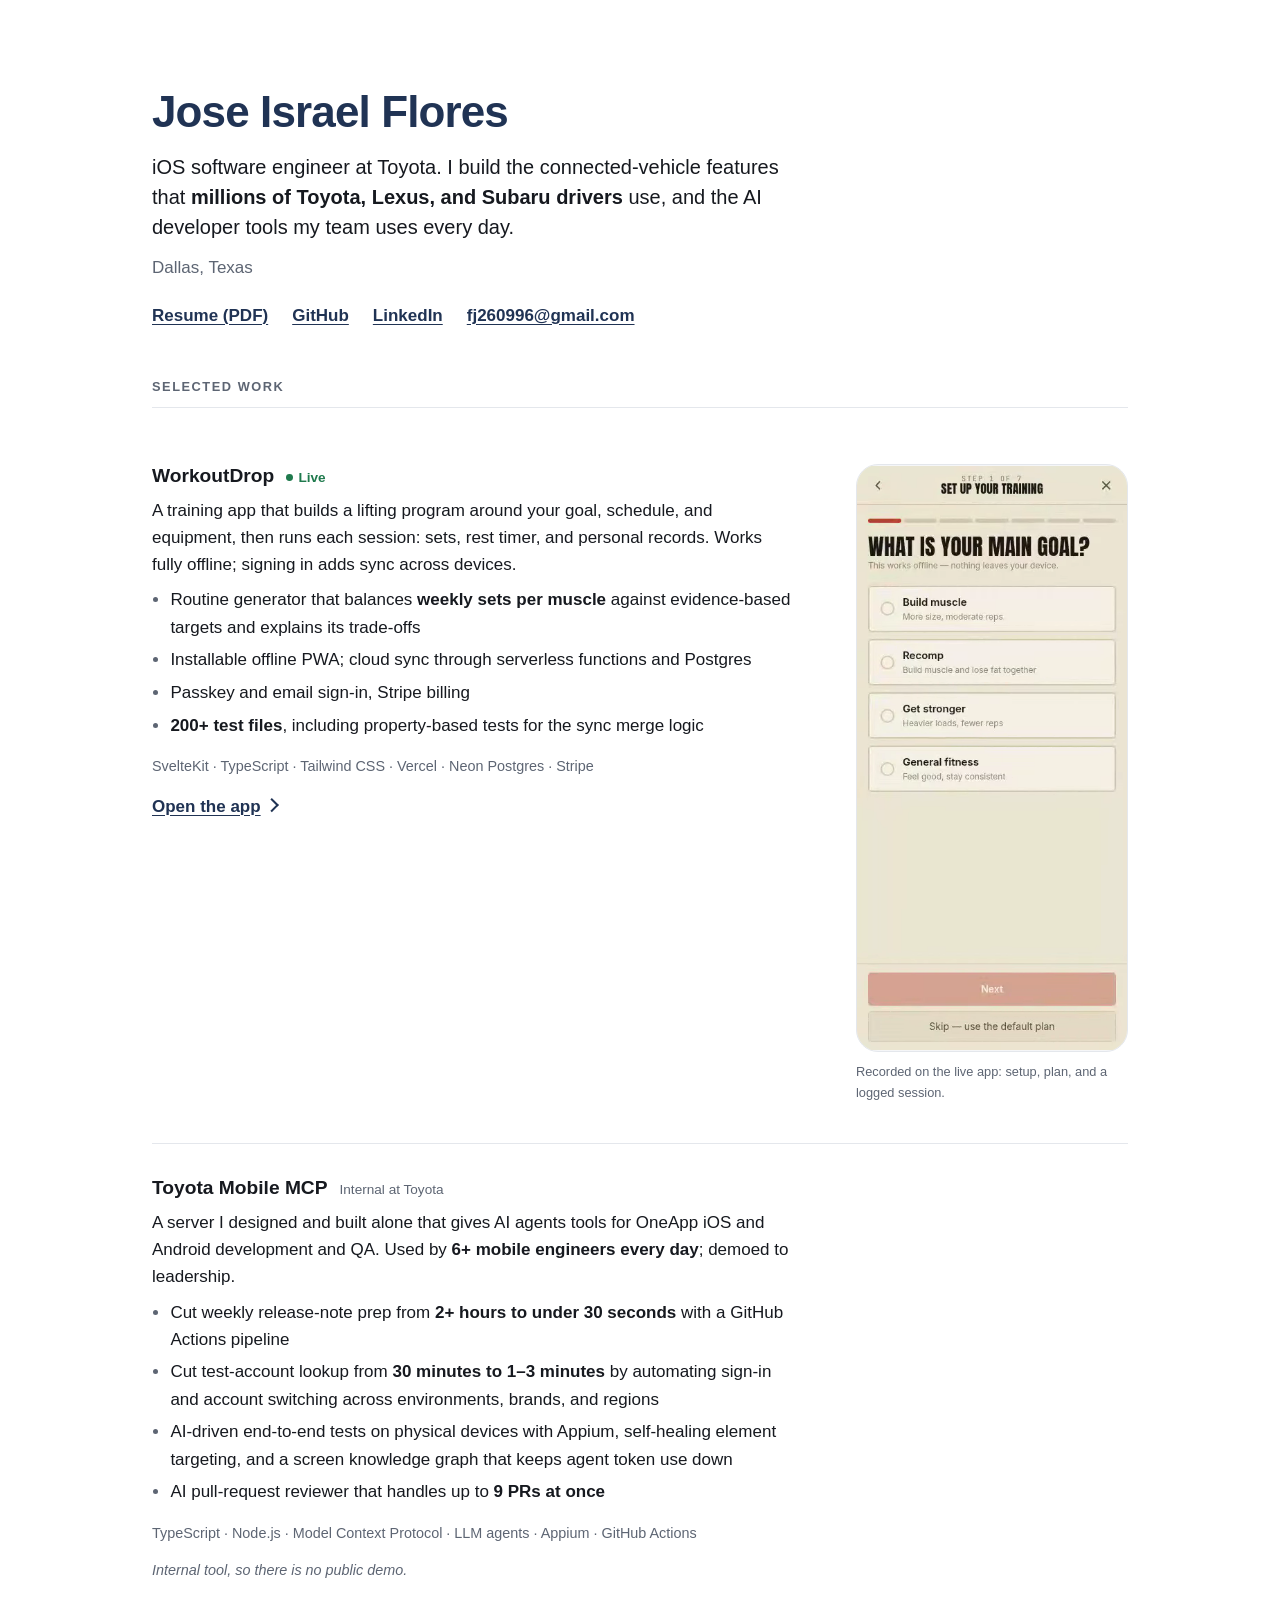
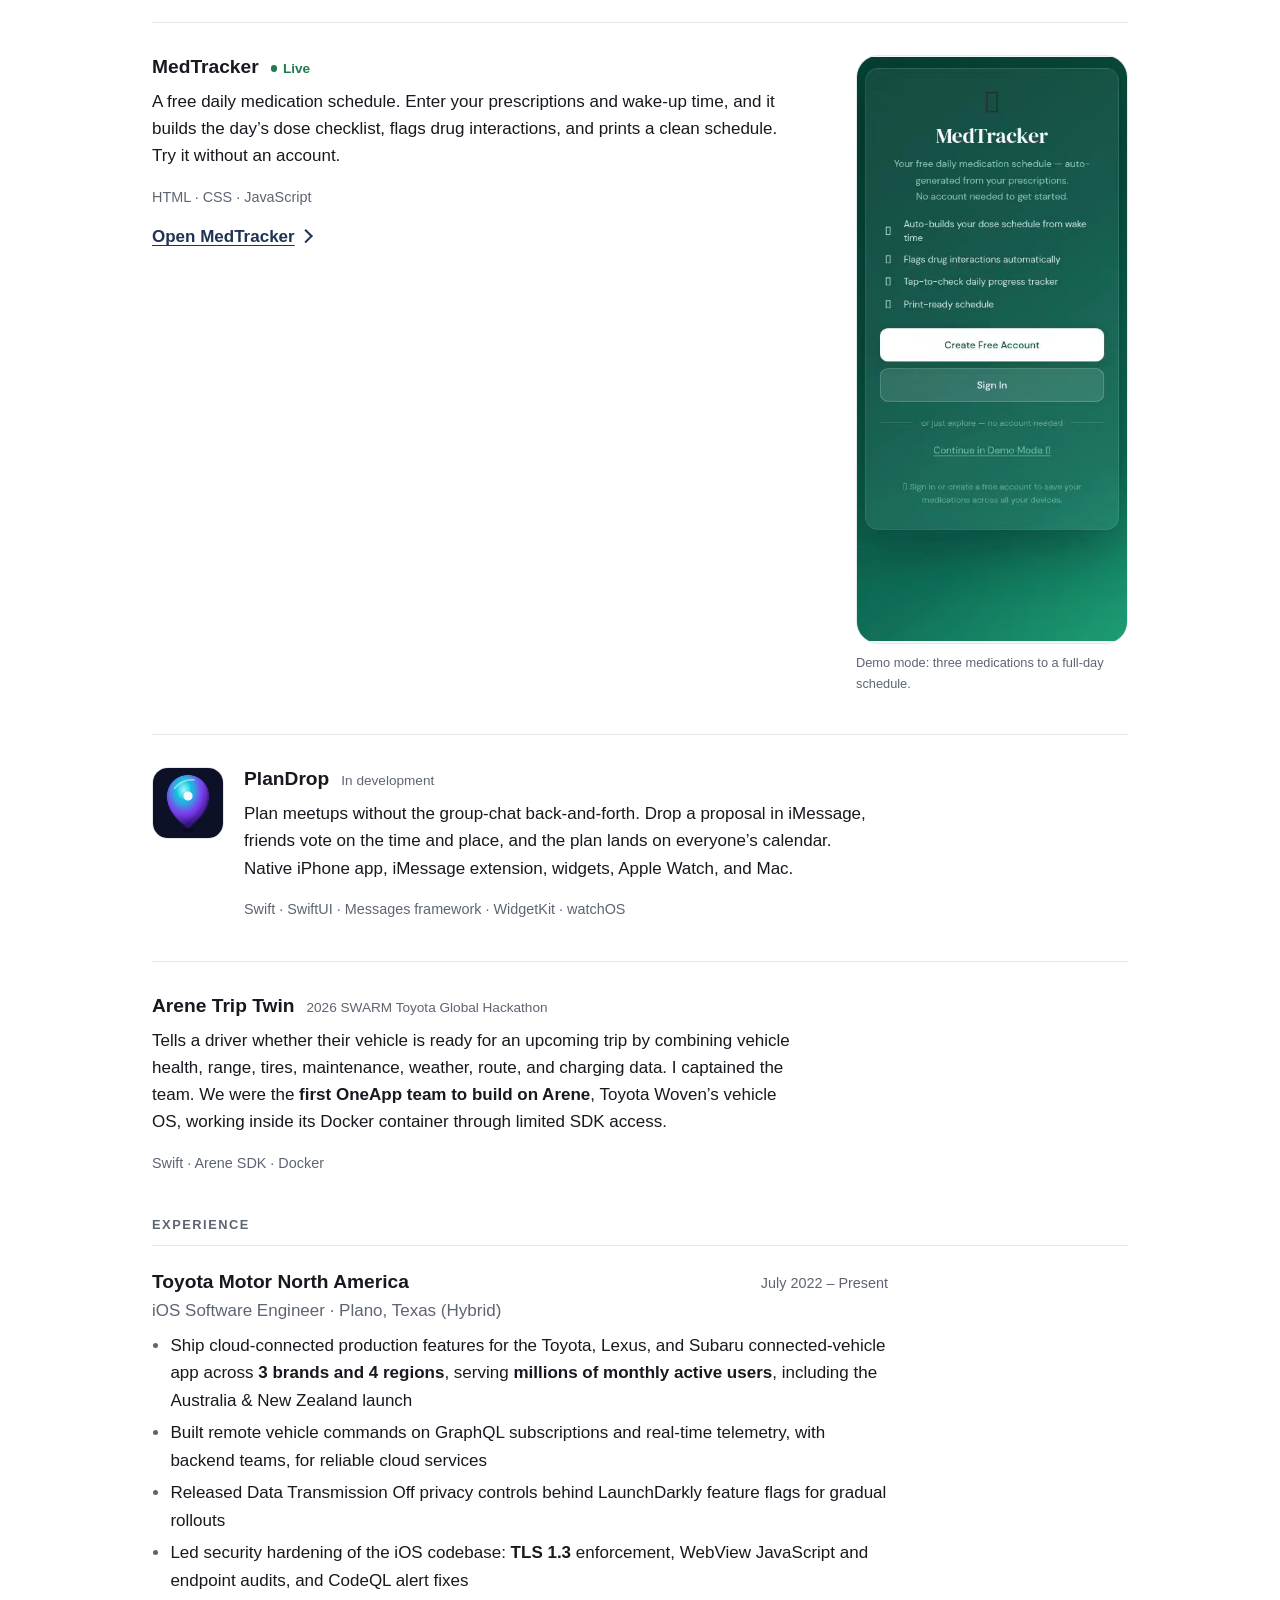
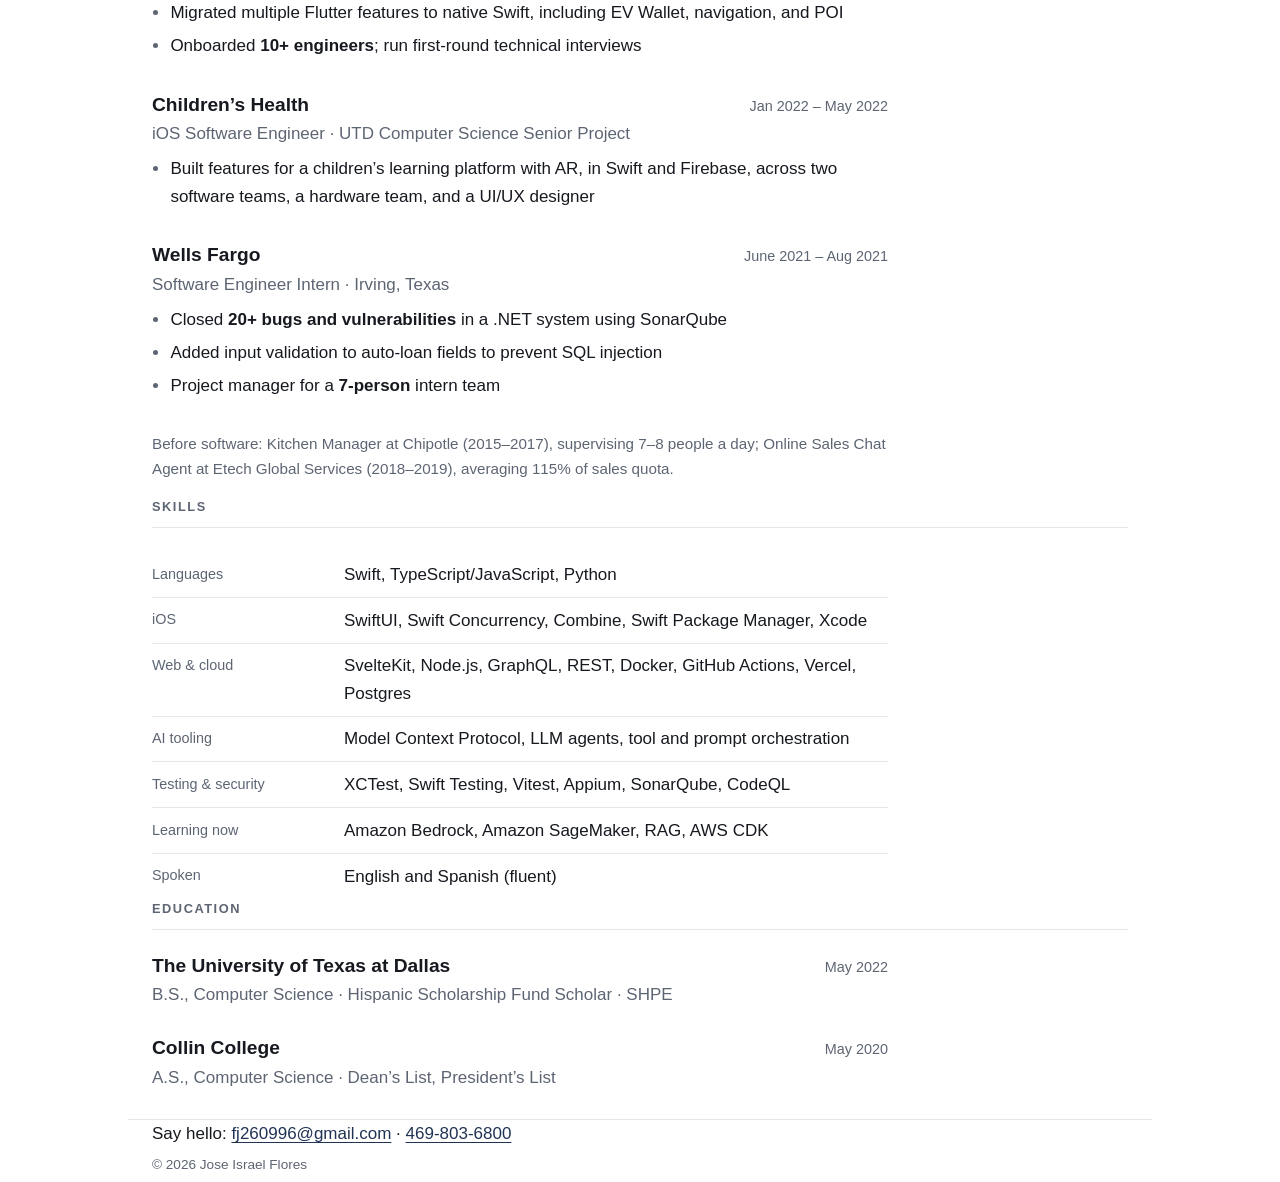
==== commit bae09340: "Redesign: one-column site with recorded product demos New index.html, css/site.css, and js/site.js r" ====
--- a/index.html
+++ b/index.html
@@ -4,329 +4,266 @@
 <head>
   <meta charset="UTF-8">
   <meta name="viewport" content="width=device-width, initial-scale=1.0">
+  <title>Jose Israel Flores · Software Engineer</title>
   <meta name="author" content="Jose Israel Flores">
-  <meta name="description" content="Jose Israel Flores - iOS Software Engineer at Toyota building cloud-connected features and AI developer tooling. Education, experience, and projects.">
-  <meta name="keywords" content="Jose Flores, Software Engineer, Portfolio, Resume, Computer Science, UTD">
+  <meta name="description" content="Jose Israel Flores, iOS software engineer at Toyota. Connected-vehicle features for millions of drivers, an internal AI developer platform, and side projects like WorkoutDrop.">
   <link rel="canonical" href="https://josedevlabs.com/">
-
-  <!-- Open Graph / Social Media -->
-  <meta property="og:title" content="Jose Israel Flores - Software Engineer">
-  <meta property="og:description" content="Portfolio and resume website showcasing education, experience, and projects.">
+  <meta name="color-scheme" content="light dark">
+
+  <meta property="og:title" content="Jose Israel Flores · Software Engineer">
+  <meta property="og:description" content="iOS software engineer at Toyota. Connected-vehicle features, AI developer tooling, and side projects.">
   <meta property="og:image" content="https://josedevlabs.com/images/og_image0.png">
   <meta property="og:url" content="https://josedevlabs.com/">
   <meta property="og:type" content="website">
   <meta property="og:site_name" content="Jose DevLabs">
-
-  <!-- Twitter Card -->
   <meta name="twitter:card" content="summary_large_image">
-  <meta name="twitter:title" content="Jose Israel Flores - Software Engineer">
-  <meta name="twitter:description" content="Portfolio and resume website showcasing education, experience, and projects.">
+  <meta name="twitter:title" content="Jose Israel Flores · Software Engineer">
+  <meta name="twitter:description" content="iOS software engineer at Toyota. Connected-vehicle features, AI developer tooling, and side projects.">
   <meta name="twitter:image" content="https://josedevlabs.com/images/og_image0.png">
-
   <meta name="google-site-verification" content="19uv6AiSVErQDs0A615uDokrzeF82DeiVWSPcvZY0VQ">
+
   <link rel="icon" href="favicon.ico" type="image/x-icon">
-  <link href="./css/styles.css" rel="stylesheet" type="text/css">
-  <!-- <script src="https://code.jquery.com/jquery-3.5.0.min.js"></script> -->
-  <!-- <script src="./js/scrollAnimation.js"></script> -->
-  <title>Jose Israel Flores - Software Engineer</title>
+  <link rel="stylesheet" href="./css/site.css">
+  <script src="./js/site.js" defer></script>
 </head>
 
-<body id="top">
-  <header>
-    <a href="https://josedevlabs.com/">
-      <h1>Jose I. Flores</h1>
-    </a>
-    <p class="tagline">iOS Software Engineer at Toyota Motor North America &middot; Dallas, Texas</p>
+<body>
+  <a class="skip" href="#work">Skip to work</a>
+
+  <header class="intro wrap">
+    <h1>Jose Israel Flores</h1>
+    <p class="lede">
+      iOS software engineer at Toyota. I build the connected-vehicle features that
+      <strong>millions of Toyota, Lexus, and Subaru drivers</strong> use, and the AI developer tools my team uses
+      every day.
+    </p>
+    <p class="where">Dallas, Texas</p>
+    <nav class="links" aria-label="Contact and profiles">
+      <a href="./documents/JoseFlores.pdf">Resume (PDF)</a>
+      <a href="https://github.com/jossefloress" rel="noopener noreferrer">GitHub</a>
+      <a href="https://www.linkedin.com/in/jflores0001" rel="noopener noreferrer">LinkedIn</a>
+      <a href="mailto:fj260996@gmail.com">fj260996@gmail.com</a>
+    </nav>
   </header>
 
-
-  <nav>
-    <ul>
-      <!-- If you remove the hr tags (which are being
-        used as margin), add 'line' to end of the href
-        for each of the 4 following anchors-->
-
-      <!-- example: href="educationline" -->
-      <a href="#education" class="scrollLink">
-        <li>Education</li>
-      </a>
-
-      <a href="#experience" class="scrollLink">
-        <li>Experience</li>
-      </a>
-
-      <a href="#projects" class="scrollLink">
-        <li>Projects</li>
-      </a>
-
-      <a href="#more" class="scrollLink">
-        <li>More Info</li>
-      </a>
-    </ul>
-  </nav>
-
-
-
-  <main ontouchmove>
-    <hr id="education" href="#experience" style="padding: 0;">
-
-    <div class="line" id="resumeline">
-      <a href="./documents/JoseFlores.pdf">
-        <div id="resume-btn">
-          <img src="images/eye-regular.svg" alt="Eye animation">
-          <h3>Resume</h3>
-        </div>
-      </a>
-    </div>
-
-    <div class="line" id="educationline">
-      <h2 class="linetitle">Education</h2>
-      <div class="two boxes">
-        <img src="images/utd_logo.svg" alt="The University of Texas at Dallas logo" id="utdimg">
-        <h3>The University of Texas at Dallas</h3>
-        <p class="meta"><em>B.S., Computer Science</em> &middot; May 2022</p>
-        <p>Hispanic Scholarship Fund Scholar</p>
-        <p>Society of Hispanic Professional Engineers (SHPE)</p>
-      </div>
-
-      <div class="two boxes">
-        <img src="images/collin_logo.png" alt="Collin College logo" id="collinimg">
-        <h3>Collin College</h3>
-        <p class="meta"><em>A.S., Computer Science</em> &middot; May 2020</p>
-        <p>Dean’s List (Spring 2020)</p>
-        <p>President’s List (Fall 2019)</p>
-      </div>
-
-    </div>
-
-    <hr id="experience">
-    <div class="line" id="experienceline">
-      <h2 class="linetitle">Experience</h2>
-
-      <div class="one boxes">
-        <h3>Toyota Motor North America</h3>
-        <p class="meta"><em>iOS Software Engineer</em> &middot; July 2022 – Present &middot; Plano, Texas (Hybrid)</p>
+  <main>
+
+    <section id="work" class="wrap" aria-labelledby="work-h">
+      <h2 id="work-h">Selected work</h2>
+
+      <article class="project">
+        <div class="project-text">
+          <header>
+            <h3>WorkoutDrop</h3>
+            <p class="status live">Live</p>
+          </header>
+          <p class="summary">
+            A training app that builds a lifting program around your goal, schedule, and equipment, then runs
+            each session: sets, rest timer, and personal records. Works fully offline; signing in adds sync across
+            devices.
+          </p>
+          <ul>
+            <li>Routine generator that balances <strong>weekly sets per muscle</strong> against evidence-based
+              targets and explains its trade-offs</li>
+            <li>Installable offline PWA; cloud sync through serverless functions and Postgres</li>
+            <li>Passkey and email sign-in, Stripe billing</li>
+            <li><strong>200+ test files</strong>, including property-based tests for the sync merge logic</li>
+          </ul>
+          <p class="stack">SvelteKit · TypeScript · Tailwind CSS · Vercel · Neon Postgres · Stripe</p>
+          <p class="actions">
+            <a href="https://workoutdrop.floreshq.com" rel="noopener noreferrer">Open the app</a>
+          </p>
+        </div>
+        <figure class="device">
+          <video class="demo" muted loop playsinline preload="none" poster="./media/workoutdrop-poster.jpg"
+            width="390" height="844" aria-label="WorkoutDrop demo: setting up a routine, reviewing the plan, and logging two sets">
+            <source src="./media/workoutdrop.webm" type="video/webm">
+            <source src="./media/workoutdrop.mp4" type="video/mp4">
+          </video>
+          <figcaption>Recorded on the live app: setup, plan, and a logged session.</figcaption>
+        </figure>
+      </article>
+
+      <article class="project">
+        <div class="project-text">
+          <header>
+            <h3>Toyota Mobile MCP</h3>
+            <p class="status">Internal at Toyota</p>
+          </header>
+          <p class="summary">
+            A server I designed and built alone that gives AI agents tools for OneApp iOS and Android development and
+            QA. Used by <strong>6+ mobile engineers every day</strong>; demoed to leadership.
+          </p>
+          <ul>
+            <li>Cut weekly release-note prep from <strong>2+ hours to under 30 seconds</strong> with a GitHub
+              Actions pipeline</li>
+            <li>Cut test-account lookup from <strong>30 minutes to 1–3 minutes</strong> by automating sign-in and
+              account switching across environments, brands, and regions</li>
+            <li>AI-driven end-to-end tests on physical devices with Appium, self-healing element targeting, and a
+              screen knowledge graph that keeps agent token use down</li>
+            <li>AI pull-request reviewer that handles up to <strong>9 PRs at once</strong></li>
+          </ul>
+          <p class="stack">TypeScript · Node.js · Model Context Protocol · LLM agents · Appium · GitHub Actions</p>
+          <p class="note">Internal tool, so there is no public demo.</p>
+        </div>
+      </article>
+
+      <article class="project">
+        <div class="project-text">
+          <header>
+            <h3>MedTracker</h3>
+            <p class="status live">Live</p>
+          </header>
+          <p class="summary">
+            A free daily medication schedule. Enter your prescriptions and wake-up time, and it builds the day’s
+            dose checklist, flags drug interactions, and prints a clean schedule. Try it without an account.
+          </p>
+          <p class="stack">HTML · CSS · JavaScript</p>
+          <p class="actions">
+            <a href="./medtracker/">Open MedTracker</a>
+          </p>
+        </div>
+        <figure class="device">
+          <video class="demo" muted loop playsinline preload="none" poster="./media/medtracker-poster.jpg"
+            width="390" height="844" aria-label="MedTracker demo: adding three medications and generating the day's schedule">
+            <source src="./media/medtracker.webm" type="video/webm">
+            <source src="./media/medtracker.mp4" type="video/mp4">
+          </video>
+          <figcaption>Demo mode: three medications to a full-day schedule.</figcaption>
+        </figure>
+      </article>
+
+      <article class="project compact">
+        <img class="app-icon" src="./media/plandrop-icon.png" width="72" height="72" alt="PlanDrop app icon">
+        <div class="project-text">
+          <header>
+            <h3>PlanDrop</h3>
+            <p class="status">In development</p>
+          </header>
+          <p class="summary">
+            Plan meetups without the group-chat back-and-forth. Drop a proposal in iMessage, friends vote on the
+            time and place, and the plan lands on everyone’s calendar. Native iPhone app, iMessage extension,
+            widgets, Apple Watch, and Mac.
+          </p>
+          <p class="stack">Swift · SwiftUI · Messages framework · WidgetKit · watchOS</p>
+        </div>
+      </article>
+
+      <article class="project compact">
+        <div class="project-text">
+          <header>
+            <h3>Arene Trip Twin</h3>
+            <p class="status">2026 SWARM Toyota Global Hackathon</p>
+          </header>
+          <p class="summary">
+            Tells a driver whether their vehicle is ready for an upcoming trip by combining vehicle health, range,
+            tires, maintenance, weather, route, and charging data. I captained the team. We were the
+            <strong>first OneApp team to build on Arene</strong>, Toyota Woven’s vehicle OS, working inside its
+            Docker container through limited SDK access.
+          </p>
+          <p class="stack">Swift · Arene SDK · Docker</p>
+        </div>
+      </article>
+    </section>
+
+
+    <section id="experience" class="wrap" aria-labelledby="exp-h">
+      <h2 id="exp-h">Experience</h2>
+
+      <div class="role">
+        <div class="role-head">
+          <h3>Toyota Motor North America</h3>
+          <p class="when">July 2022 – Present</p>
+        </div>
+        <p class="title">iOS Software Engineer · Plano, Texas (Hybrid)</p>
         <ul>
-          <li>Shipped cloud-connected production features for the Toyota, Lexus, and Subaru connected-vehicle app
+          <li>Ship cloud-connected production features for the Toyota, Lexus, and Subaru connected-vehicle app
             across <strong>3 brands and 4 regions</strong>, serving <strong>millions of monthly active users</strong>,
             including the Australia &amp; New Zealand launch</li>
-          <li>Solely designed, built, and operate Toyota Mobile MCP, an internal TypeScript/Node.js service that
-            gives LLM agents tools for development, QA, and releases; adopted by <strong>6+ engineers daily</strong></li>
-          <li>Built remote vehicle commands on GraphQL subscriptions and real-time telemetry for reliable cloud
-            services</li>
+          <li>Built remote vehicle commands on GraphQL subscriptions and real-time telemetry, with backend teams,
+            for reliable cloud services</li>
           <li>Released Data Transmission Off privacy controls behind LaunchDarkly feature flags for gradual
             rollouts</li>
           <li>Led security hardening of the iOS codebase: <strong>TLS 1.3</strong> enforcement, WebView JavaScript
             and endpoint audits, and CodeQL alert fixes</li>
-          <li>Migrated multiple Flutter features to native Swift (including EV Wallet, navigation, POI), improving
-            performance</li>
-          <li>Captained the 2026 SWARM Toyota Global Hackathon team, the <strong>first OneApp team</strong> to connect
-            to Arene</li>
-          <li>Onboarded <strong>10+ engineers</strong> on architecture, tooling, and conventions; run first-round
-            technical interviews</li>
+          <li>Migrated multiple Flutter features to native Swift, including EV Wallet, navigation, and POI</li>
+          <li>Onboarded <strong>10+ engineers</strong>; run first-round technical interviews</li>
         </ul>
-        <div class="tags">
-          <span class="tag">Swift</span><span class="tag">SwiftUI</span><span class="tag">GraphQL</span>
-          <span class="tag">TypeScript</span><span class="tag">LaunchDarkly</span><span class="tag">CodeQL</span>
-        </div>
-      </div>
-
-      <div class="two boxes">
-        <h3>Children's Health</h3>
-        <p class="meta"><em>iOS Software Engineer</em> &middot; January 2022 – May 2022 &middot; Dallas, Texas</p>
+      </div>
+
+      <div class="role">
+        <div class="role-head">
+          <h3>Children’s Health</h3>
+          <p class="when">Jan 2022 – May 2022</p>
+        </div>
+        <p class="title">iOS Software Engineer · UTD Computer Science Senior Project</p>
         <ul>
-          <li>UTD Computer Science Senior Project</li>
-          <li>Continued development of a children's learning platform with AR functionality</li>
-          <li>Worked across four teams: two software engineering groups, one computer engineering group, and one
-            UI/UX designer</li>
-          <li>Made backend and frontend changes using Swift, Firebase, and GitHub</li>
+          <li>Built features for a children’s learning platform with AR, in Swift and Firebase, across two
+            software teams, a hardware team, and a UI/UX designer</li>
         </ul>
       </div>
 
-      <div class="two boxes">
-        <h3>Wells Fargo</h3>
-        <p class="meta"><em>Software Engineer Intern</em> &middot; June 2021 – August 2021 &middot; Irving, Texas</p>
+      <div class="role">
+        <div class="role-head">
+          <h3>Wells Fargo</h3>
+          <p class="when">June 2021 – Aug 2021</p>
+        </div>
+        <p class="title">Software Engineer Intern · Irving, Texas</p>
         <ul>
           <li>Closed <strong>20+ bugs and vulnerabilities</strong> in a .NET system using SonarQube</li>
-          <li>Added regex validation to input fields of the auto loan origination process to prevent SQL injection
-            attacks</li>
-          <li>Worked with Jira, Agile Scrum, and automated testing (UFT, VDIs, smoke tests, and regression testing)</li>
-          <li>Took part in sprint planning, sprint refinement, and daily stand-ups</li>
-          <li>Served as project manager for a <strong>7&#8209;person</strong> intern team</li>
+          <li>Added input validation to auto-loan fields to prevent SQL injection</li>
+          <li>Project manager for a <strong>7&#8209;person</strong> intern team</li>
         </ul>
       </div>
 
-      <div class="one boxes">
-        <h3>Earlier Experience</h3>
-        <ul>
-          <li><strong>Kitchen Manager</strong>, Chipotle Mexican Grill &middot; Dallas, Texas &middot; 2015 – 2017:
-            supervised <strong>7–8&nbsp;people</strong> a day and managed cost control, P&amp;L, and inventory</li>
-          <li><strong>Online Sales Chat Agent</strong>, Etech Global Services &middot; Dallas, Texas &middot;
-            2018 – 2019: exceeded sales quotas by an average of <strong>115% per month</strong></li>
-        </ul>
-      </div>
-    </div>
-
-
-    <hr id="projects">
-    <div class="line" id="projectsline">
-      <h2 class="linetitle">Projects</h2>
-      <div class="two boxes">
-        <h3>Toyota Mobile MCP Server</h3>
-        <p class="meta">Internal AI developer platform &middot; Solo-built</p>
-        <p>Gives LLM agents tools for OneApp iOS/Android development and QA. Used by
-          <strong>6+ engineers daily</strong>.</p>
-        <ul>
-          <li>Cut weekly release-note prep from <strong>2+ hours to under 30 seconds</strong></li>
-          <li>Cut test-account lookup from <strong>30 minutes to 1–3 minutes</strong></li>
-          <li>AI-driven E2E testing on physical devices with Appium</li>
-          <li>AI PR reviewer that handles up to <strong>9 PRs at once</strong></li>
-        </ul>
-        <div class="tags">
-          <span class="tag">TypeScript</span><span class="tag">Node.js</span><span class="tag">MCP</span>
-          <span class="tag">LLM agents</span><span class="tag">GitHub Actions</span><span class="tag">Appium</span>
-        </div>
-      </div>
-
-      <div class="two boxes">
-        <h3>Arene Trip Twin</h3>
-        <p class="meta">2026 SWARM Toyota Global Hackathon &middot; Team captain</p>
-        <p>Mobile experience that explains whether a vehicle is ready for an upcoming trip.</p>
-        <ul>
-          <li><strong>First OneApp team</strong> to build on Arene, Toyota Woven’s vehicle OS</li>
-          <li>Developed inside Arene’s Docker container through limited SDK access</li>
-          <li>Combined vehicle health, range, tires, maintenance, weather, route, and charging data into one
-            trip-readiness assessment</li>
-        </ul>
-        <div class="tags">
-          <span class="tag">Swift</span><span class="tag">Docker</span><span class="tag">Arene SDK</span>
-        </div>
-      </div>
-
-    </div>
-
-
-    <hr id="more">
-    <div class="line" id="moreline">
-      <h2 class="linetitle">Additional Information</h2>
-
-      <div class="two boxes">
-        <h3>Technical</h3>
-        <div class="skill-group">
-          <h4>Languages</h4>
-          <div class="tags"><span class="tag">Swift</span><span class="tag">TypeScript/Node.js</span><span class="tag">Python</span></div>
-        </div>
-        <div class="skill-group">
-          <h4>Cloud &amp; DevOps</h4>
-          <div class="tags"><span class="tag">Docker</span><span class="tag">GitHub Actions</span><span class="tag">GraphQL</span><span class="tag">REST APIs</span><span class="tag">Git/GitHub</span></div>
-        </div>
-        <div class="skill-group">
-          <h4>AI &amp; Testing</h4>
-          <div class="tags"><span class="tag">MCP</span><span class="tag">LLM agents</span><span class="tag">Appium</span><span class="tag">XCTest</span><span class="tag">SonarQube</span><span class="tag">CodeQL</span></div>
-        </div>
-        <div class="skill-group">
-          <h4>iOS</h4>
-          <div class="tags"><span class="tag">SwiftUI</span><span class="tag">Swift Concurrency</span><span class="tag">Combine</span><span class="tag">Firebase</span><span class="tag">Xcode</span></div>
-        </div>
-      </div>
-
-      <div class="two boxes">
-        <h3>Languages</h3>
-        <div class="grid-container two-columns">
-          <p>English</p>
-          <p>Fluent</p>
-          <p>Spanish</p>
-          <p>Fluent</p>
-        </div>
-
-        <h3 class="spaced">Currently Learning</h3>
-        <div class="tags"><span class="tag">Amazon Bedrock</span><span class="tag">Amazon SageMaker</span><span class="tag">RAG</span><span class="tag">AWS CDK</span></div>
-      </div>
-    </div>
-
-
-    <hr id="contact">
-    <div class="line" id="contactline">
-
-      <h2 class="linetitle">Contact Info</h2>
-
-      <div class="two boxes">
-        <h3>Github</h3>
-        <p>
-          <a href="https://www.github.com/jossefloress" target="_blank" rel="noopener noreferrer">
-            www.github.com/jossefloress
-          </a>
-        </p>
-      </div>
-
-      <div class="two boxes">
-        <h3>LinkedIn</h3>
-        <p>
-          <a href="https://www.linkedin.com/in/jflores0001" target="_blank" rel="noopener noreferrer">
-            www.linkedin.com/in/jflores0001
-          </a>
-        </p>
-      </div>
-
-      <div class="two boxes">
-        <h3>Email</h3>
-        <p>
-          <a href="mailto:fj260996@gmail.com" target="_blank">
-            fj260996@gmail.com
-          </a>
-        </p>
-      </div>
-
-      <div class="two boxes">
-        <h3>Phone Number</h3>
-        <p>
-          <a href="tel:469-803-6800">
-            469-803-6800
-          </a>
-        </p>
-      </div>
-
-    </div>
-
-    <hr>
+      <p class="earlier">
+        Before software: Kitchen Manager at Chipotle (2015–2017), supervising 7–8 people a day; Online Sales Chat
+        Agent at Etech Global Services (2018–2019), averaging 115% of sales quota.
+      </p>
+    </section>
+
+
+    <section id="skills" class="wrap" aria-labelledby="skills-h">
+      <h2 id="skills-h">Skills</h2>
+      <dl class="skills">
+        <div><dt>Languages</dt><dd>Swift, TypeScript/JavaScript, Python</dd></div>
+        <div><dt>iOS</dt><dd>SwiftUI, Swift Concurrency, Combine, Swift Package Manager, Xcode</dd></div>
+        <div><dt>Web &amp; cloud</dt><dd>SvelteKit, Node.js, GraphQL, REST, Docker, GitHub Actions, Vercel, Postgres</dd></div>
+        <div><dt>AI tooling</dt><dd>Model Context Protocol, LLM agents, tool and prompt orchestration</dd></div>
+        <div><dt>Testing &amp; security</dt><dd>XCTest, Swift Testing, Vitest, Appium, SonarQube, CodeQL</dd></div>
+        <div><dt>Learning now</dt><dd>Amazon Bedrock, Amazon SageMaker, RAG, AWS CDK</dd></div>
+        <div><dt>Spoken</dt><dd>English and Spanish (fluent)</dd></div>
+      </dl>
+    </section>
+
+
+    <section id="education" class="wrap" aria-labelledby="edu-h">
+      <h2 id="edu-h">Education</h2>
+      <div class="role">
+        <div class="role-head">
+          <h3>The University of Texas at Dallas</h3>
+          <p class="when">May 2022</p>
+        </div>
+        <p class="title">B.S., Computer Science · Hispanic Scholarship Fund Scholar · SHPE</p>
+      </div>
+      <div class="role">
+        <div class="role-head">
+          <h3>Collin College</h3>
+          <p class="when">May 2020</p>
+        </div>
+        <p class="title">A.S., Computer Science · Dean’s List, President’s List</p>
+      </div>
+    </section>
 
   </main>
 
-
-  <footer>
-    <ul>
-
-      <a href="https://www.github.com/jossefloress" target="_blank" rel="noopener noreferrer">
-        <li>
-          <img src="./images/Github_Icon.svg" alt="Github Icon">
-        </li>
-      </a>
-
-
-      <a href="https://www.linkedin.com/in/jflores0001" target="_blank" rel="noopener noreferrer">
-        <li>
-          <img src="./images/Linkedin_Icon.svg" alt="LinkedIn Icon">
-        </li>
-      </a>
-
-      <a href="mailto:fj260996@gmail.com" target="_blank" rel="noopener noreferrer">
-        <li>
-          <img src="./images/Email_Icon.svg" alt="Email Icon">
-        </li>
-      </a>
-
-
-      <a href="tel:469-803-6800">
-        <li>
-          <img src="./images/Calling_Icon.svg" alt="Phone Icon">
-        </li>
-      </a>
-
-
-    </ul>
+  <footer class="wrap">
+    <p>
+      Say hello: <a href="mailto:fj260996@gmail.com">fj260996@gmail.com</a> ·
+      <a href="tel:+14698036800">469-803-6800</a>
+    </p>
+    <p class="small">© 2026 Jose Israel Flores</p>
   </footer>
-
-
 </body>
 
-</html>+</html>
--- a/css/site.css
+++ b/css/site.css
@@ -0,0 +1,165 @@
+/*
+  josedevlabs.com
+  One column, system fonts, one accent color (the navy this site has used since 2021).
+  No frameworks, no webfonts.
+*/
+
+:root {
+  --navy: #203354;
+  --ink: #16191f;
+  --muted: #5d6573;
+  --line: #e4e7ec;
+  --soft: #f5f6f8;
+  --bg: #ffffff;
+  --link: #203354;
+  --live: #1f7a4d;
+  --measure: 40rem;
+  --page: 64rem;
+  --radius: 14px;
+}
+
+@media (prefers-color-scheme: dark) {
+  :root {
+    --navy: #a9bde3;
+    --ink: #e8eaee;
+    --muted: #9aa3b2;
+    --line: #2a2f38;
+    --soft: #171a20;
+    --bg: #0f1115;
+    --link: #b9cbee;
+    --live: #5cc290;
+  }
+}
+
+* { box-sizing: border-box; }
+
+html { -webkit-text-size-adjust: 100%; }
+
+body {
+  margin: 0;
+  background: var(--bg);
+  color: var(--ink);
+  font: 17px/1.6 -apple-system, BlinkMacSystemFont, "Segoe UI", Roboto, Helvetica, Arial, sans-serif;
+}
+
+a { color: var(--link); text-underline-offset: 3px; text-decoration-thickness: 1px; }
+a:hover { text-decoration-thickness: 2px; }
+a:focus-visible { outline: 2px solid var(--navy); outline-offset: 3px; border-radius: 4px; }
+
+strong { font-weight: 650; color: var(--ink); }
+
+.wrap { max-width: var(--page); margin: 0 auto; padding: 0 1.5rem; }
+
+.skip { position: absolute; left: -999px; }
+.skip:focus { left: 1rem; top: 1rem; background: var(--bg); padding: .5rem .75rem; z-index: 10; }
+
+/* Intro */
+.intro { padding-top: 5.5rem; padding-bottom: 3rem; }
+.intro h1 {
+  margin: 0 0 1rem;
+  font-size: clamp(2rem, 5vw, 2.75rem);
+  line-height: 1.1;
+  letter-spacing: -0.02em;
+  color: var(--navy);
+}
+.lede { max-width: var(--measure); font-size: 1.25rem; line-height: 1.5; margin: 0 0 .75rem; }
+.where { color: var(--muted); margin: 0 0 1.25rem; }
+.links { display: flex; flex-wrap: wrap; gap: .5rem 1.5rem; }
+.links a { font-weight: 550; }
+
+/* Sections */
+section { padding-top: 3.5rem; padding-bottom: 1.5rem; }
+h2 {
+  font-size: .8rem;
+  text-transform: uppercase;
+  letter-spacing: .12em;
+  color: var(--muted);
+  font-weight: 650;
+  margin: 0 0 1.5rem;
+  padding-bottom: .6rem;
+  border-bottom: 1px solid var(--line);
+}
+h3 { font-size: 1.2rem; line-height: 1.3; margin: 0; color: var(--ink); }
+
+ul { padding-left: 1.15rem; margin: .5rem 0 0; }
+li { margin: .35rem 0; }
+li::marker { color: var(--muted); }
+
+/* Projects */
+.project {
+  display: grid;
+  grid-template-columns: minmax(0, 1fr) 17rem;
+  gap: 2.5rem;
+  align-items: start;
+  padding: 2rem 0 2.5rem;
+  border-bottom: 1px solid var(--line);
+}
+.project:last-child { border-bottom: 0; }
+.project.compact { grid-template-columns: auto minmax(0, 1fr); gap: 1.25rem; }
+.project.compact:not(:has(.app-icon)) { grid-template-columns: minmax(0, 1fr); }
+.project:not(:has(.device)):not(.compact) { grid-template-columns: minmax(0, 1fr); }
+.project-text { max-width: var(--measure); }
+.project-text header { display: flex; flex-wrap: wrap; align-items: baseline; gap: .25rem .75rem; margin-bottom: .5rem; }
+.status { margin: 0; font-size: .85rem; color: var(--muted); }
+.status.live { color: var(--live); font-weight: 600; }
+.status.live::before { content: ""; display: inline-block; width: .5em; height: .5em; border-radius: 50%; background: currentColor; margin-right: .4em; vertical-align: .08em; }
+.summary { margin: 0; }
+.stack { margin: 1rem 0 0; color: var(--muted); font-size: .9rem; }
+.actions { margin: .9rem 0 0; font-weight: 600; }
+.actions a::after { content: ""; display: inline-block; width: .45em; height: .45em; margin-left: .35em; border-top: 2px solid currentColor; border-right: 2px solid currentColor; transform: rotate(45deg); vertical-align: .1em; }
+.note { margin: .9rem 0 0; color: var(--muted); font-size: .9rem; font-style: italic; }
+
+.app-icon { border-radius: 22%; border: 1px solid var(--line); }
+
+/* Phone-sized recordings: a plain rounded frame, not a fake phone */
+.device { margin: 0; }
+.device video {
+  display: block;
+  width: 100%;
+  height: auto;
+  aspect-ratio: 390 / 844;
+  border-radius: 22px;
+  border: 1px solid var(--line);
+  background: var(--soft);
+}
+.device figcaption { margin-top: .6rem; font-size: .8rem; color: var(--muted); }
+
+/* Experience and education */
+.role { padding: 0 0 1.75rem; max-width: 46rem; }
+.role-head { display: flex; justify-content: space-between; gap: 1rem; align-items: baseline; }
+.when { margin: 0; color: var(--muted); font-size: .9rem; white-space: nowrap; }
+.title { margin: .15rem 0 0; color: var(--muted); }
+.earlier { color: var(--muted); max-width: 46rem; margin: 0 0 1rem; font-size: .95rem; }
+
+/* Skills */
+.skills { margin: 0; max-width: 46rem; }
+.skills div { display: grid; grid-template-columns: 11rem 1fr; gap: 1rem; padding: .55rem 0; border-top: 1px solid var(--line); }
+.skills div:first-child { border-top: 0; }
+.skills dt { color: var(--muted); font-size: .9rem; padding-top: .1rem; }
+.skills dd { margin: 0; }
+
+/* Footer */
+footer { padding-top: 3rem; padding-bottom: 4rem; border-top: 1px solid var(--line); margin-top: 2rem; }
+footer p { margin: 0 0 .4rem; }
+footer .small { color: var(--muted); font-size: .85rem; }
+
+@media (max-width: 760px) {
+  body { font-size: 16px; }
+  .intro { padding-top: 3.5rem; }
+  .lede { font-size: 1.125rem; }
+  .project, .project.compact { grid-template-columns: minmax(0, 1fr); gap: 1.25rem; }
+  .project .device { max-width: 15rem; }
+  .project.compact .app-icon { width: 56px; height: 56px; }
+  .skills div { grid-template-columns: 1fr; gap: .1rem; }
+  .role-head { flex-wrap: wrap; gap: .1rem 1rem; }
+}
+
+@media (prefers-reduced-motion: reduce) {
+  html { scroll-behavior: auto; }
+}
+
+@media print {
+  .device, .skip { display: none; }
+  .project { grid-template-columns: 1fr; }
+  a { color: inherit; }
+}
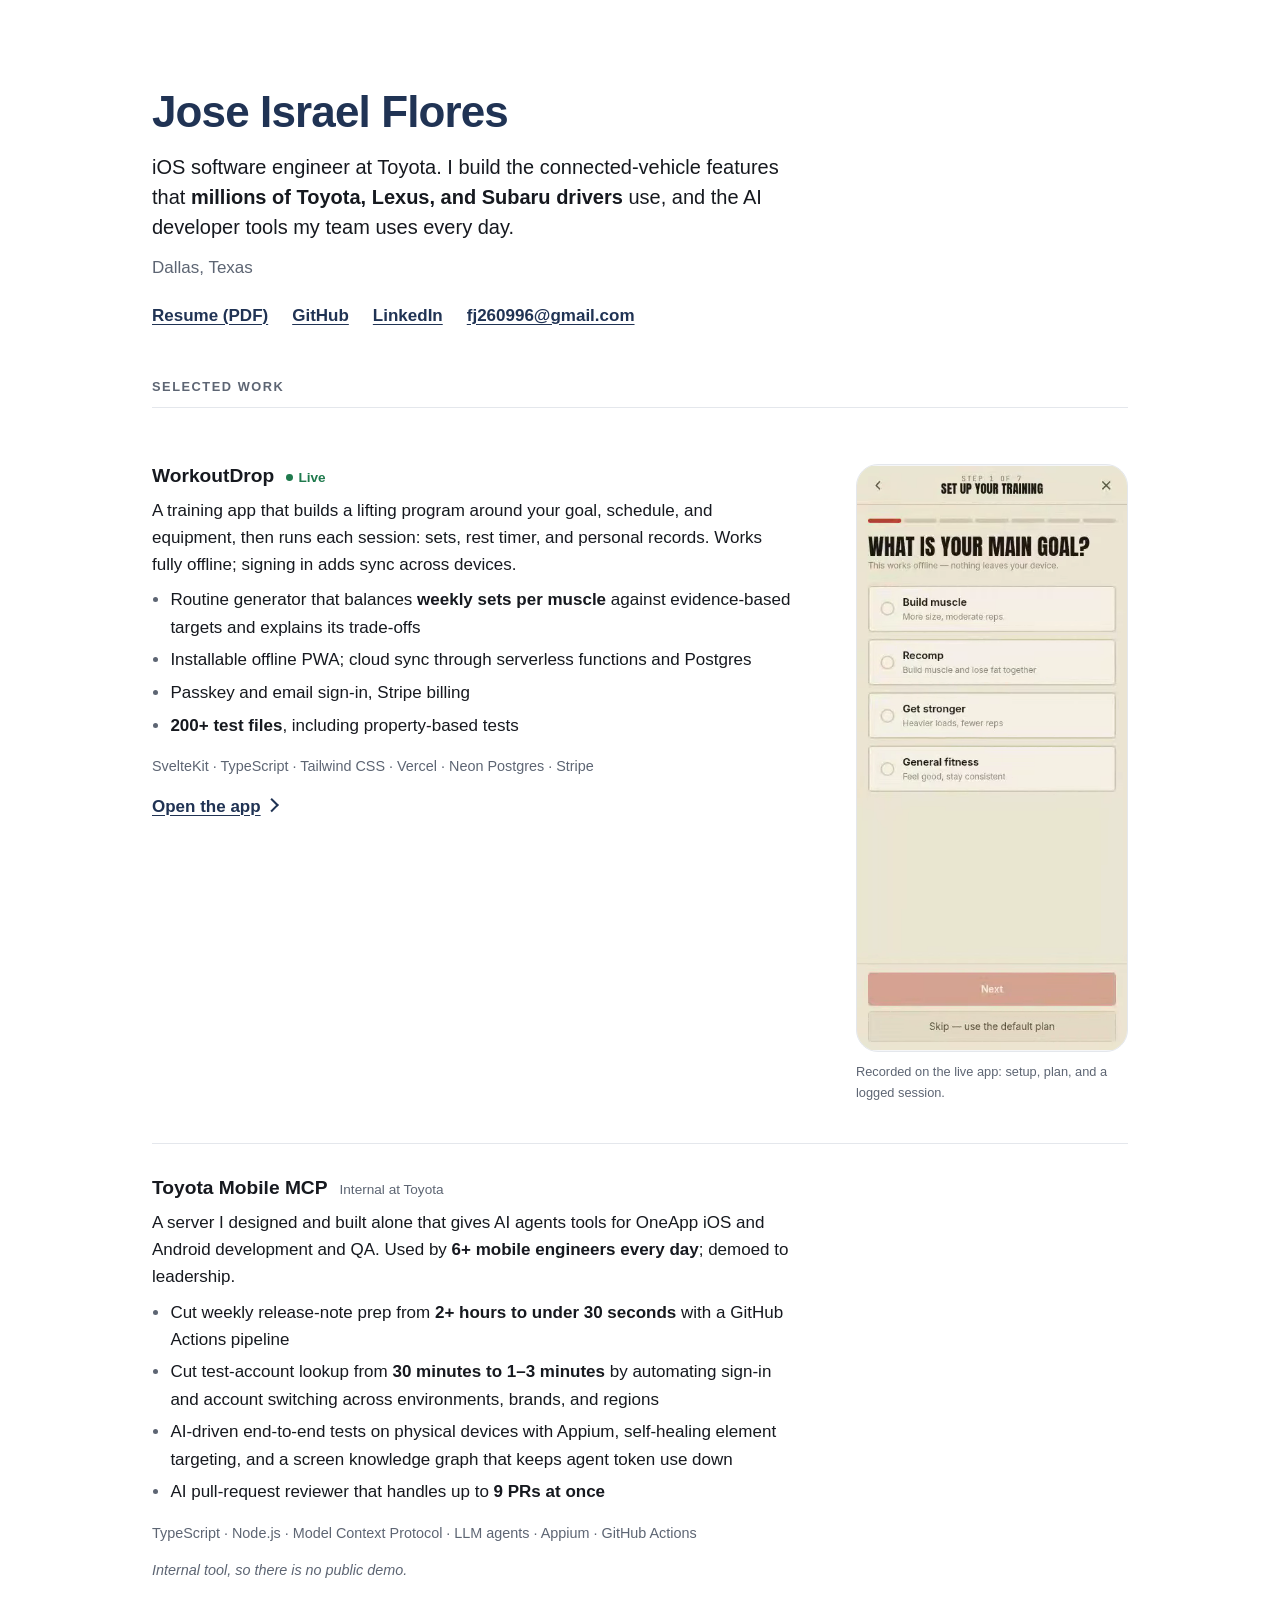
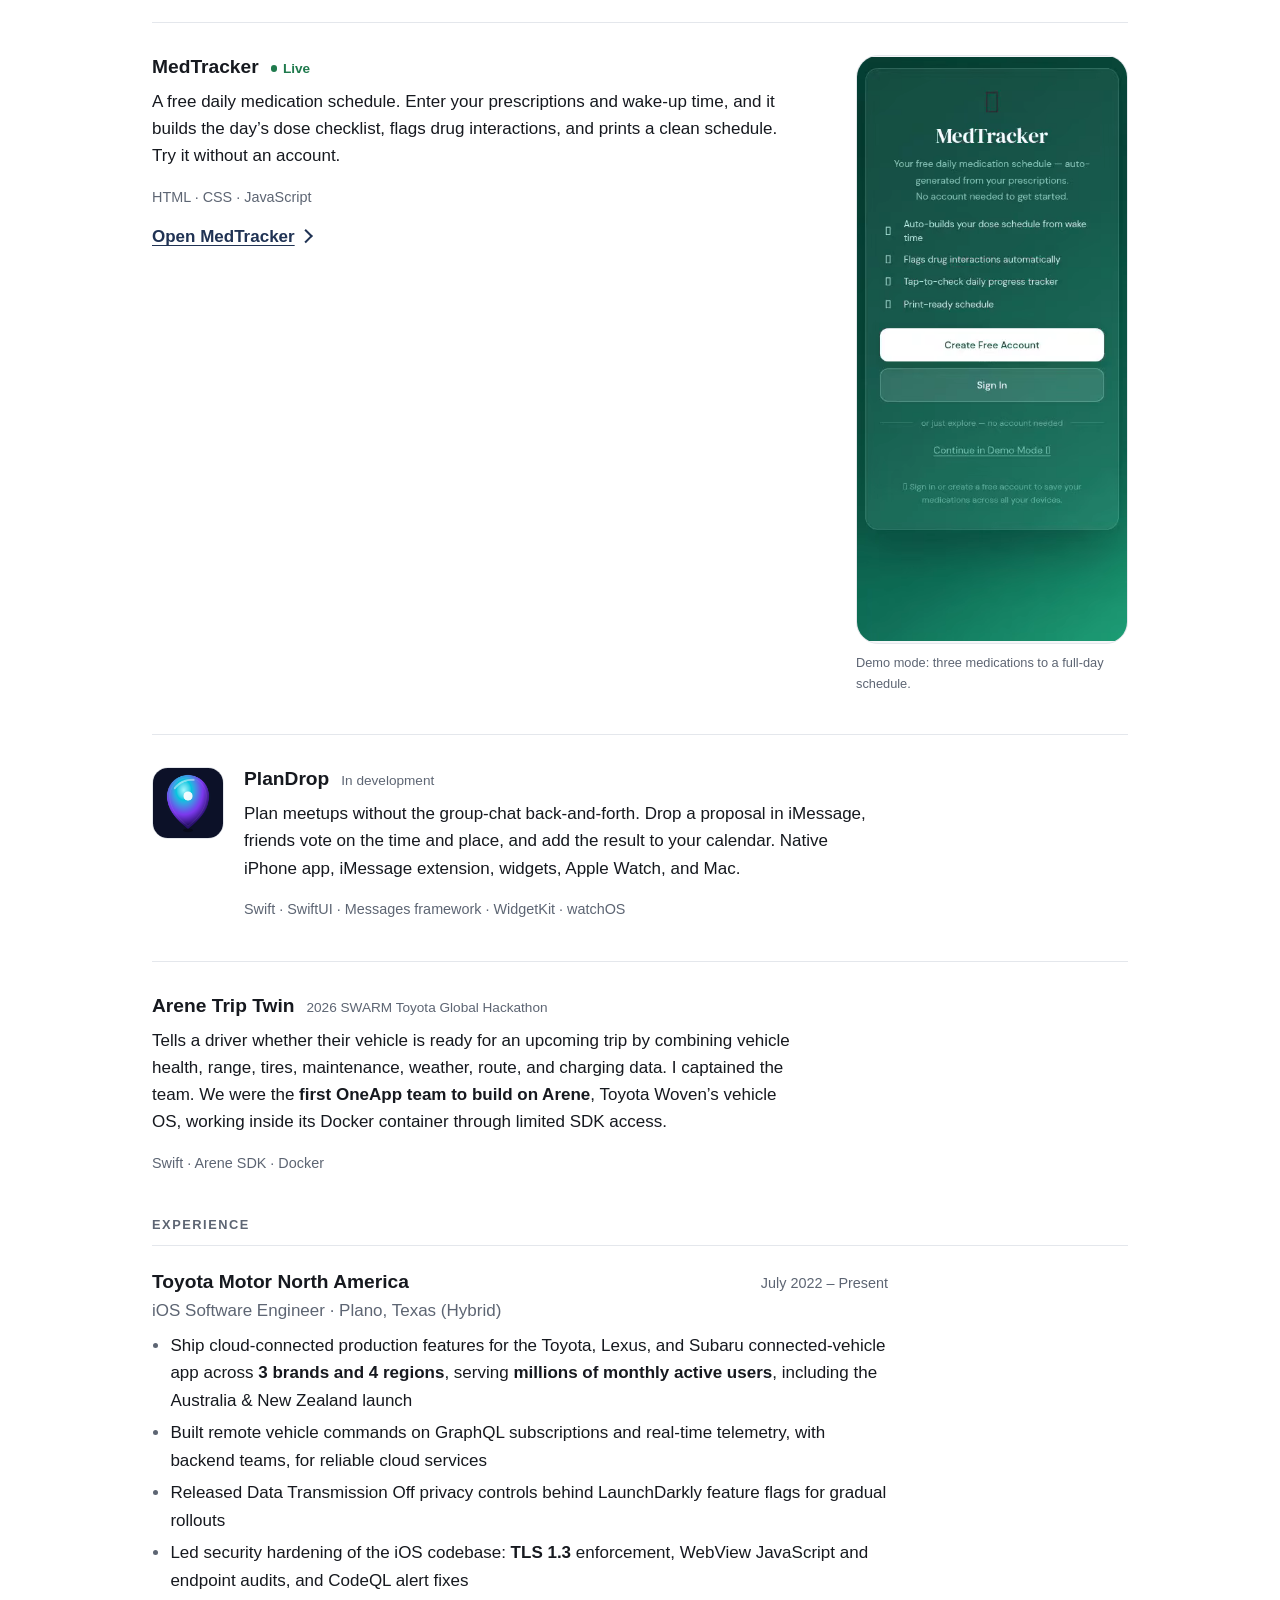
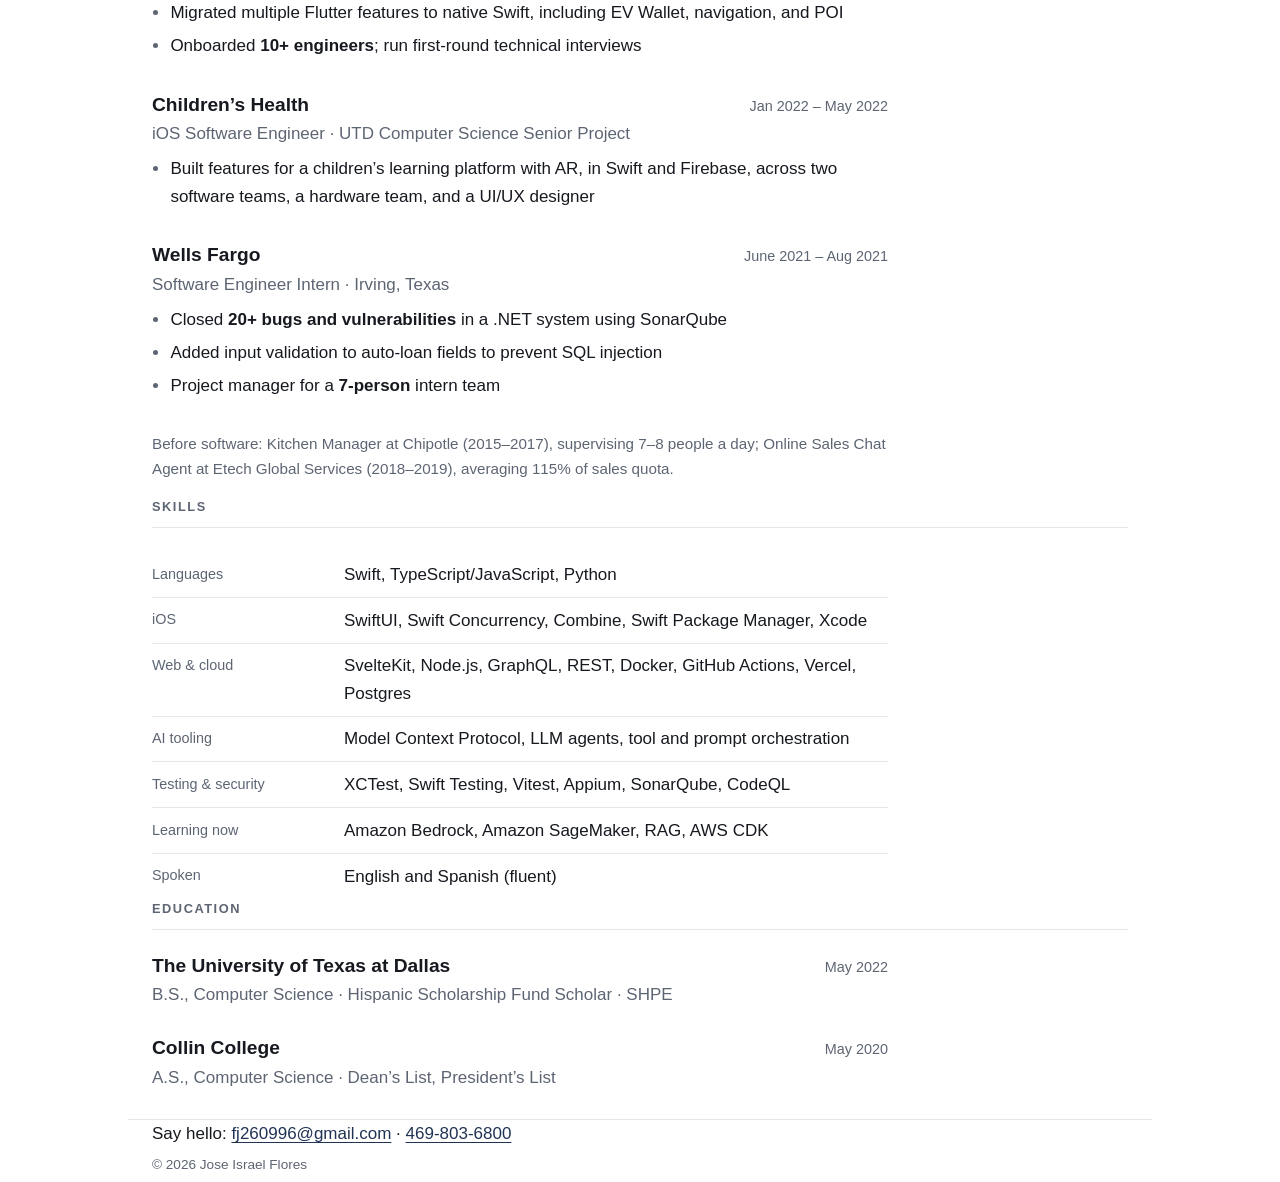
==== commit 264b9495: "Keep two project details to what the repos confirm" ====
--- a/index.html
+++ b/index.html
@@ -67,7 +67,7 @@
               targets and explains its trade-offs</li>
             <li>Installable offline PWA; cloud sync through serverless functions and Postgres</li>
             <li>Passkey and email sign-in, Stripe billing</li>
-            <li><strong>200+ test files</strong>, including property-based tests for the sync merge logic</li>
+            <li><strong>200+ test files</strong>, including property-based tests</li>
           </ul>
           <p class="stack">SvelteKit · TypeScript · Tailwind CSS · Vercel · Neon Postgres · Stripe</p>
           <p class="actions">
@@ -142,7 +142,7 @@
           </header>
           <p class="summary">
             Plan meetups without the group-chat back-and-forth. Drop a proposal in iMessage, friends vote on the
-            time and place, and the plan lands on everyone’s calendar. Native iPhone app, iMessage extension,
+            time and place, and add the result to your calendar. Native iPhone app, iMessage extension,
             widgets, Apple Watch, and Mac.
           </p>
           <p class="stack">Swift · SwiftUI · Messages framework · WidgetKit · watchOS</p>
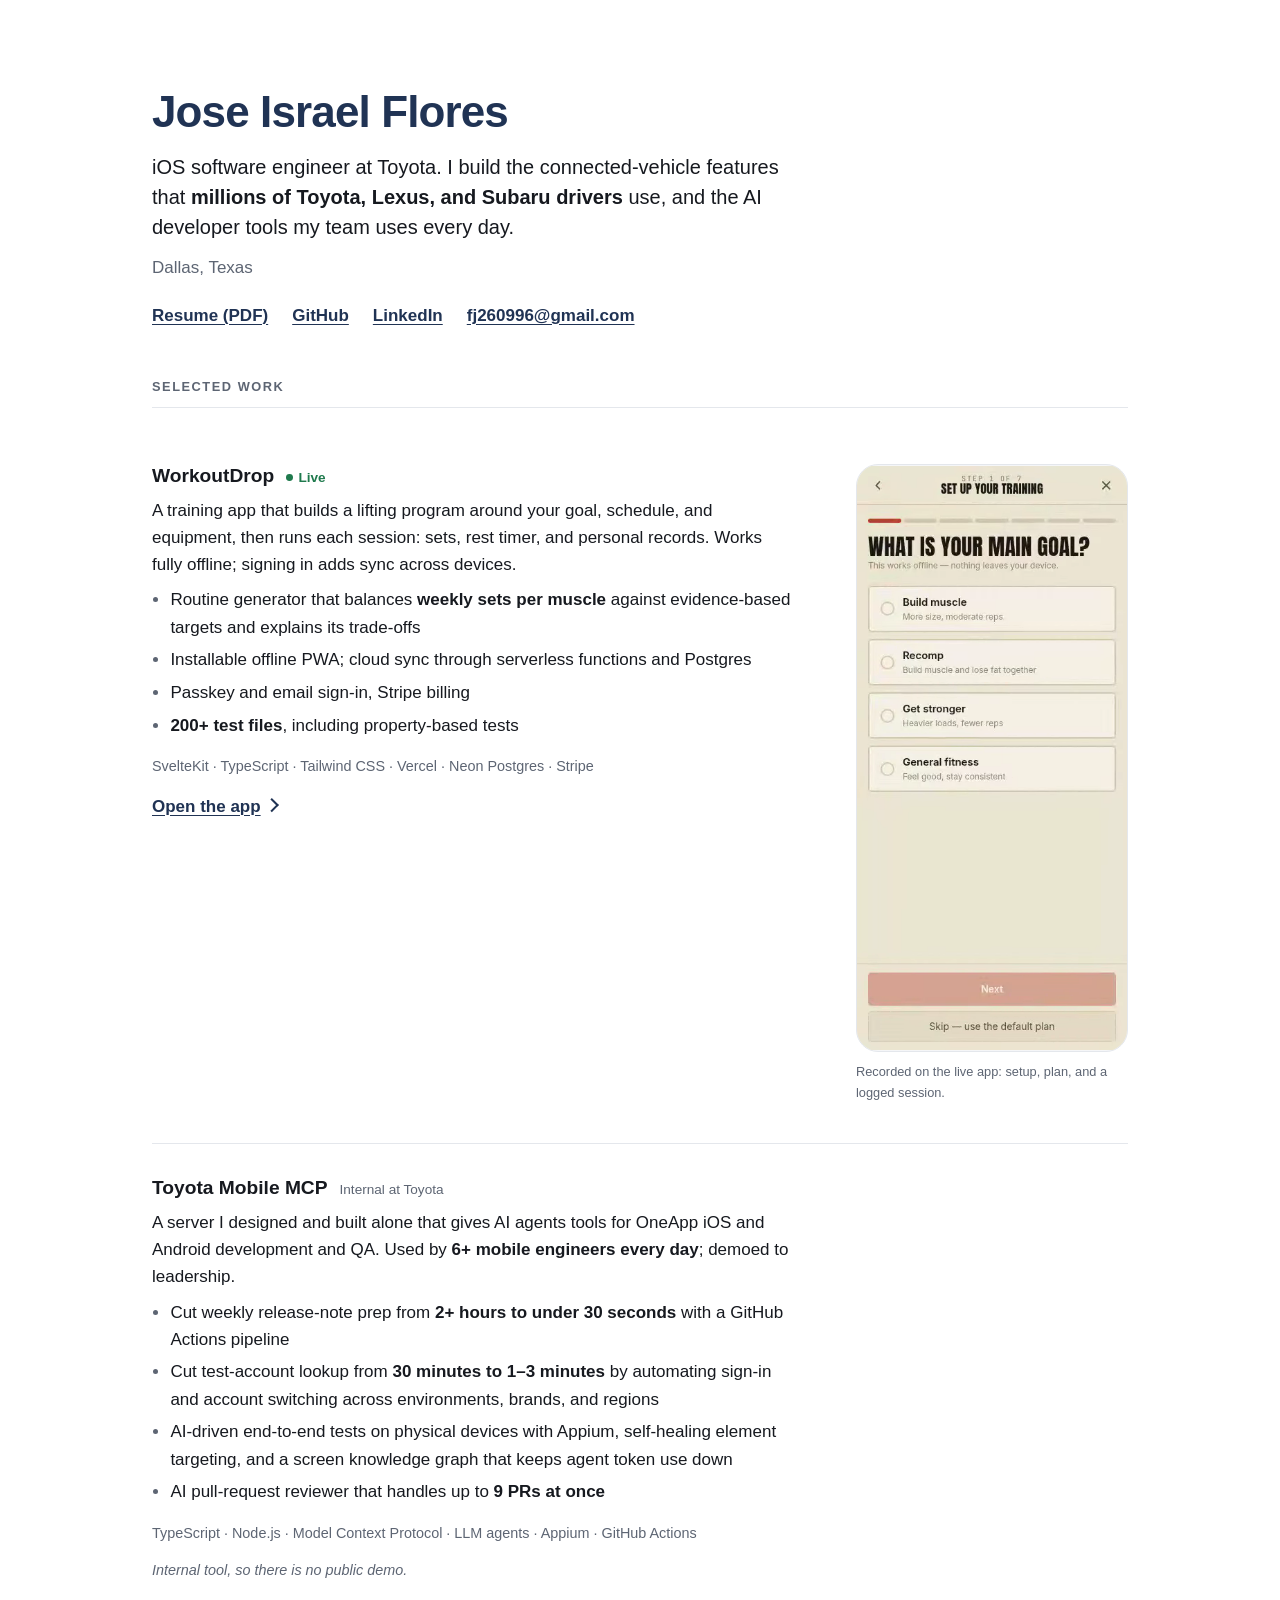
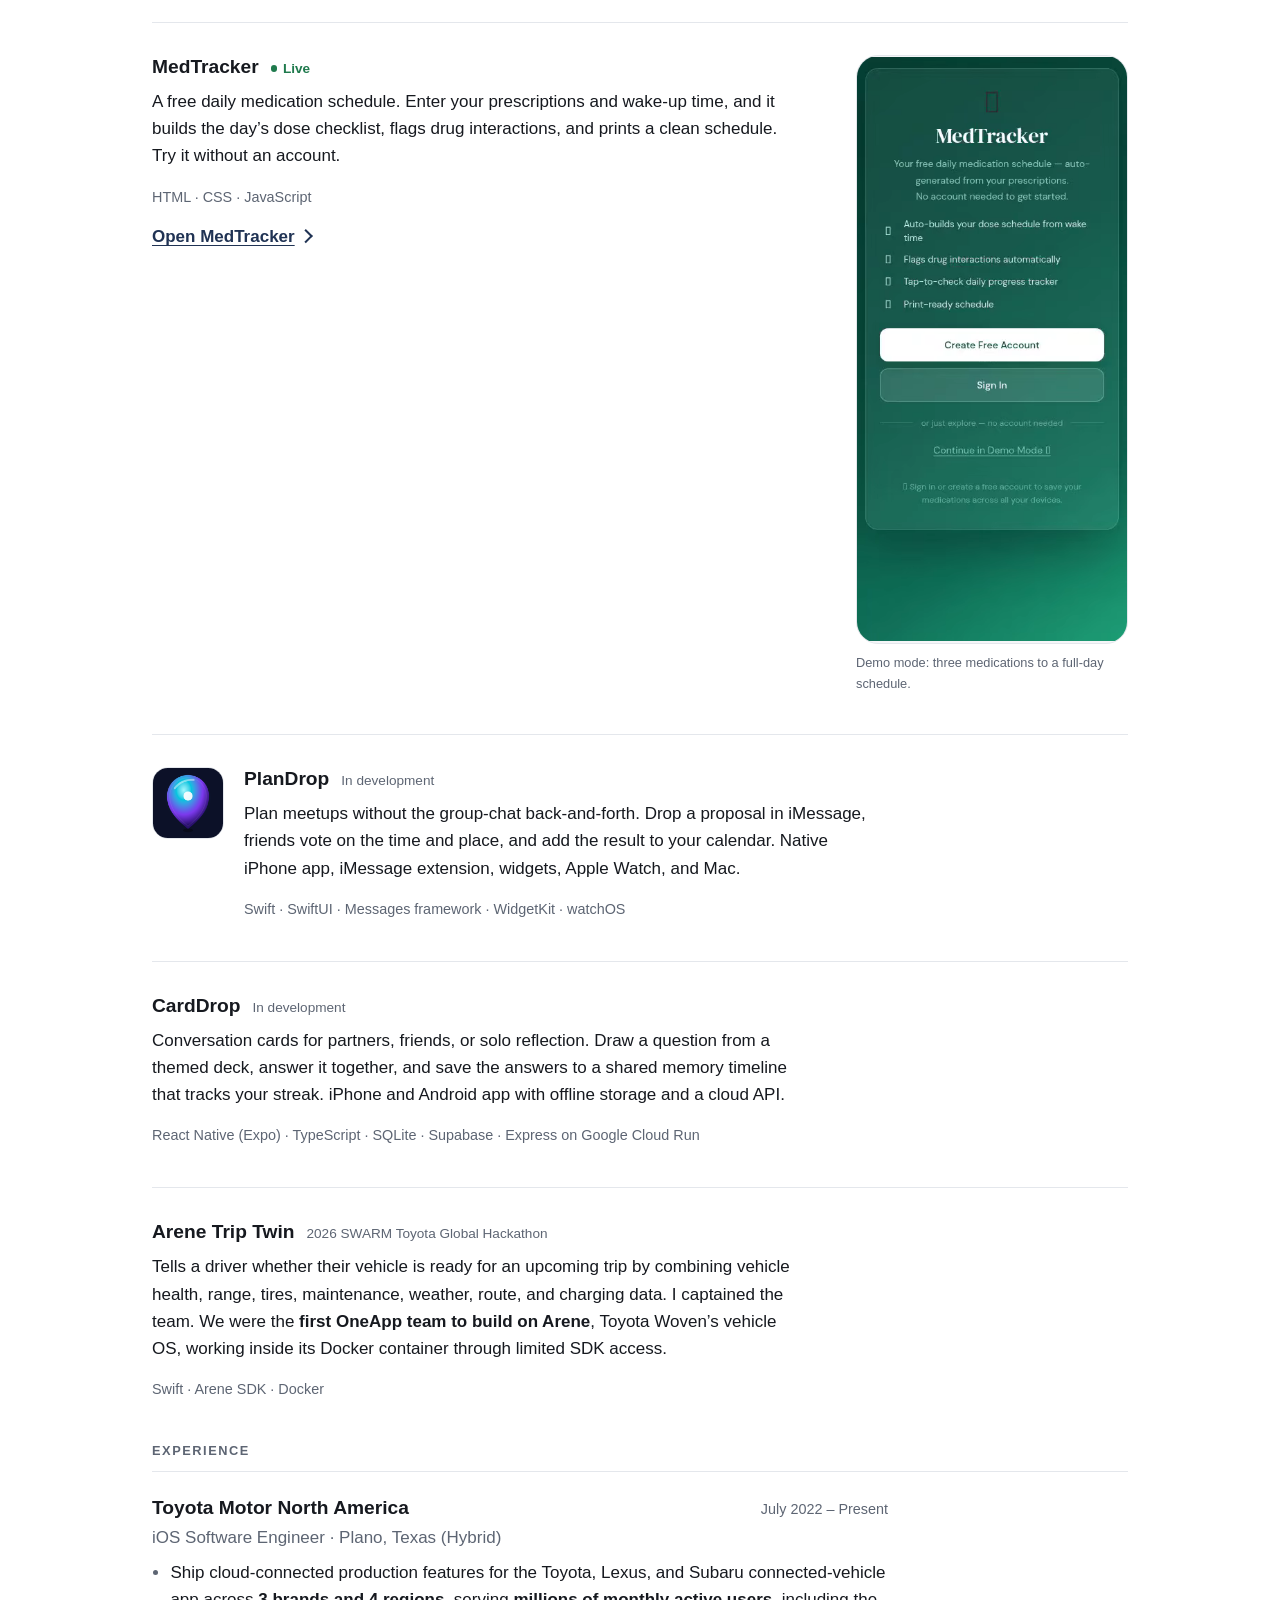
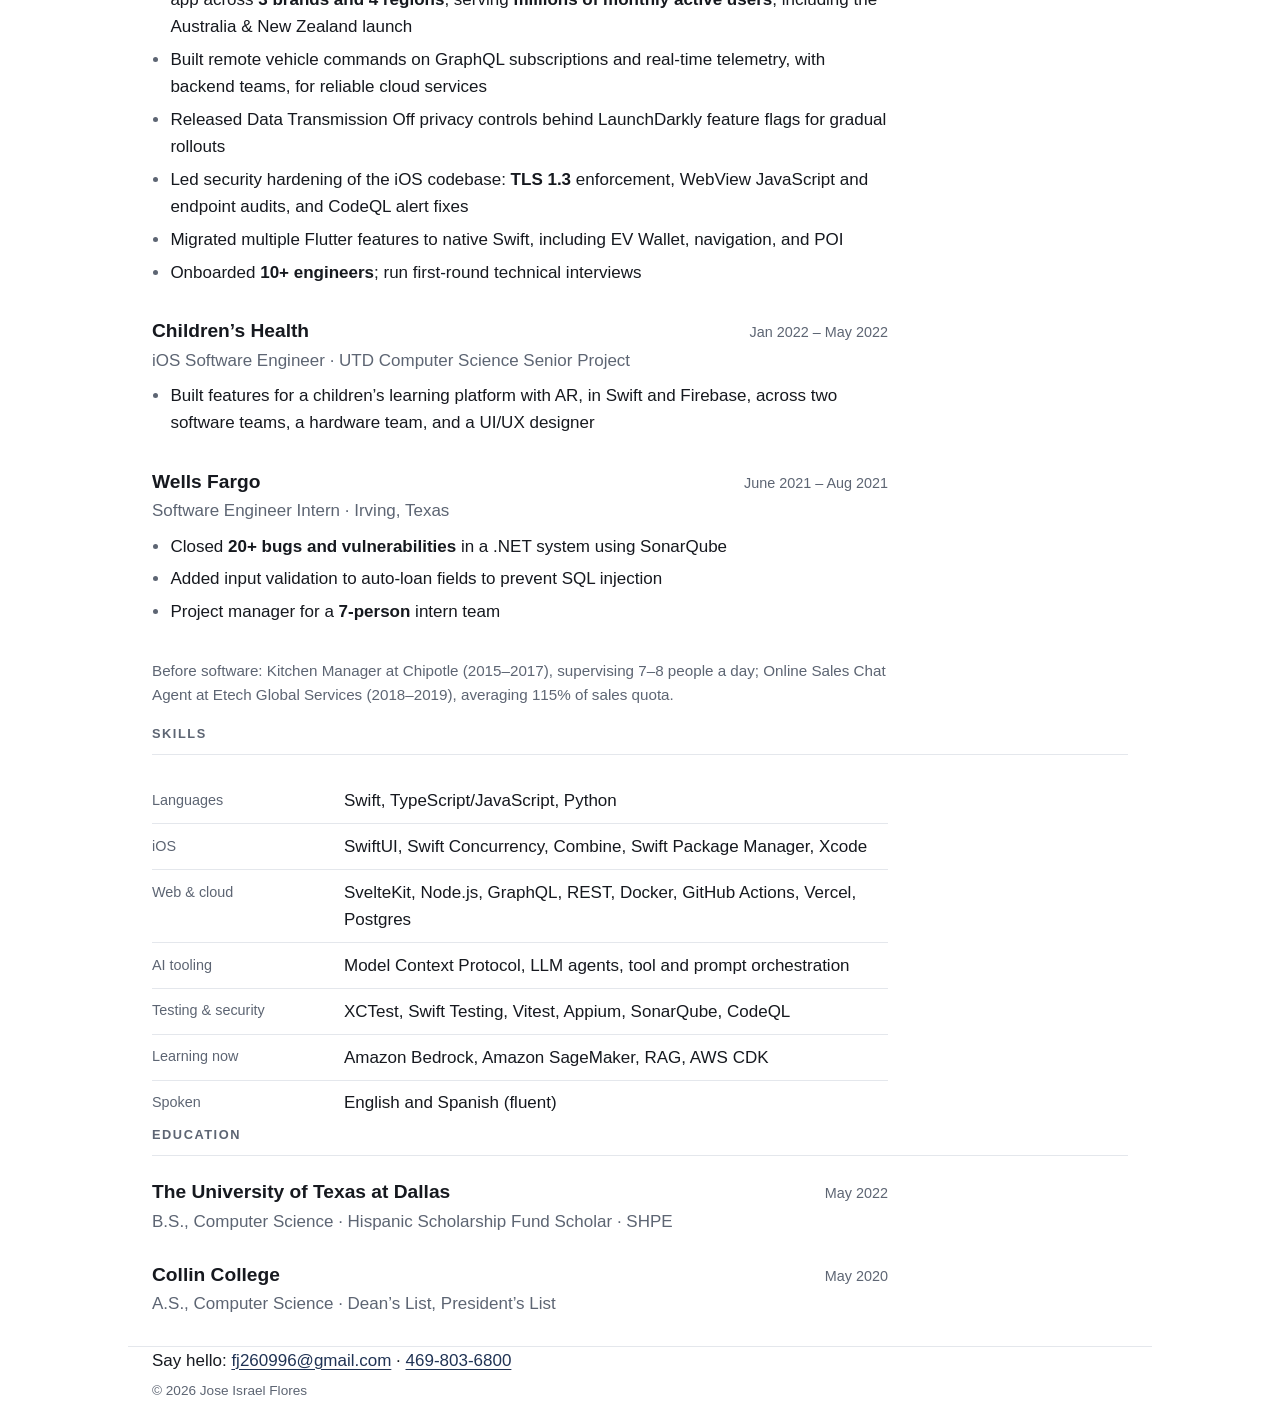
==== commit 6889380b: "Add CardDrop to Selected work" ====
--- a/index.html
+++ b/index.html
@@ -152,6 +152,21 @@
       <article class="project compact">
         <div class="project-text">
           <header>
+            <h3>CardDrop</h3>
+            <p class="status">In development</p>
+          </header>
+          <p class="summary">
+            Conversation cards for partners, friends, or solo reflection. Draw a question from a themed deck,
+            answer it together, and save the answers to a shared memory timeline that tracks your streak.
+            iPhone and Android app with offline storage and a cloud API.
+          </p>
+          <p class="stack">React Native (Expo) · TypeScript · SQLite · Supabase · Express on Google Cloud Run</p>
+        </div>
+      </article>
+
+      <article class="project compact">
+        <div class="project-text">
+          <header>
             <h3>Arene Trip Twin</h3>
             <p class="status">2026 SWARM Toyota Global Hackathon</p>
           </header>
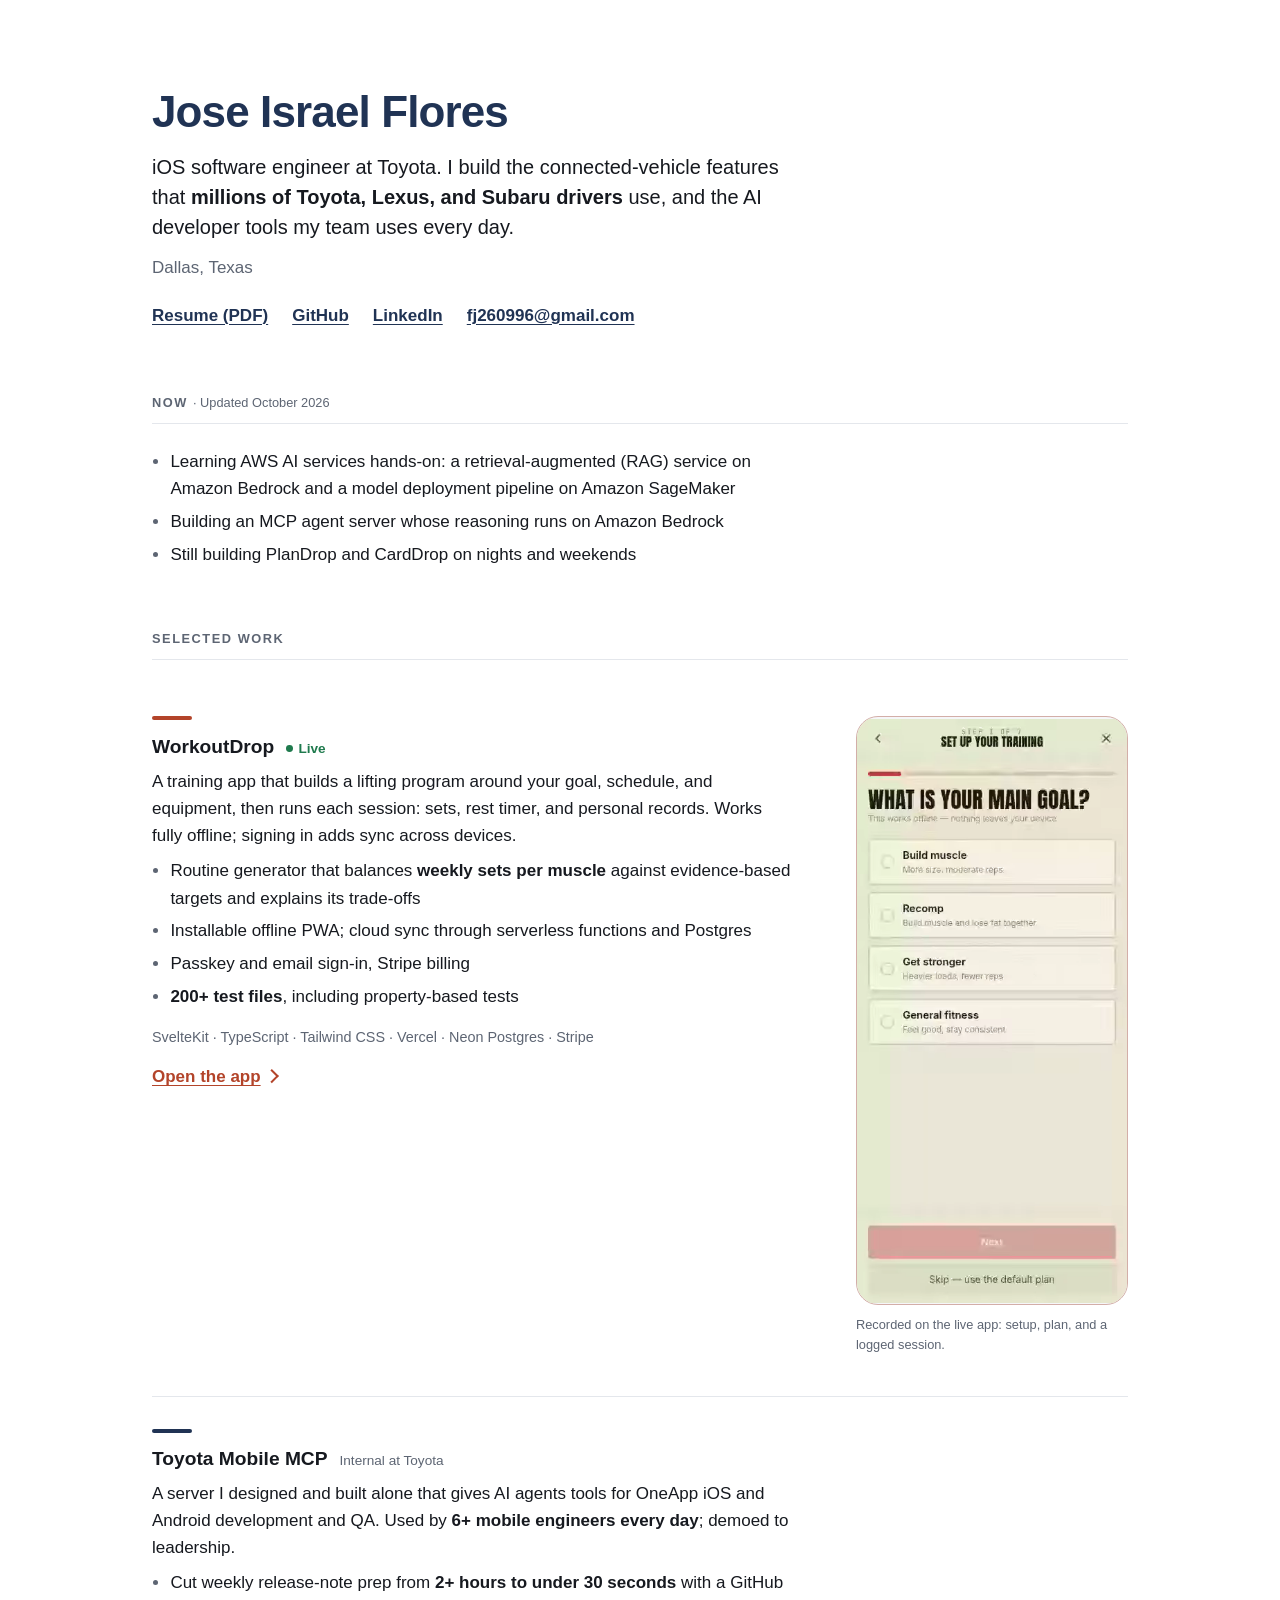
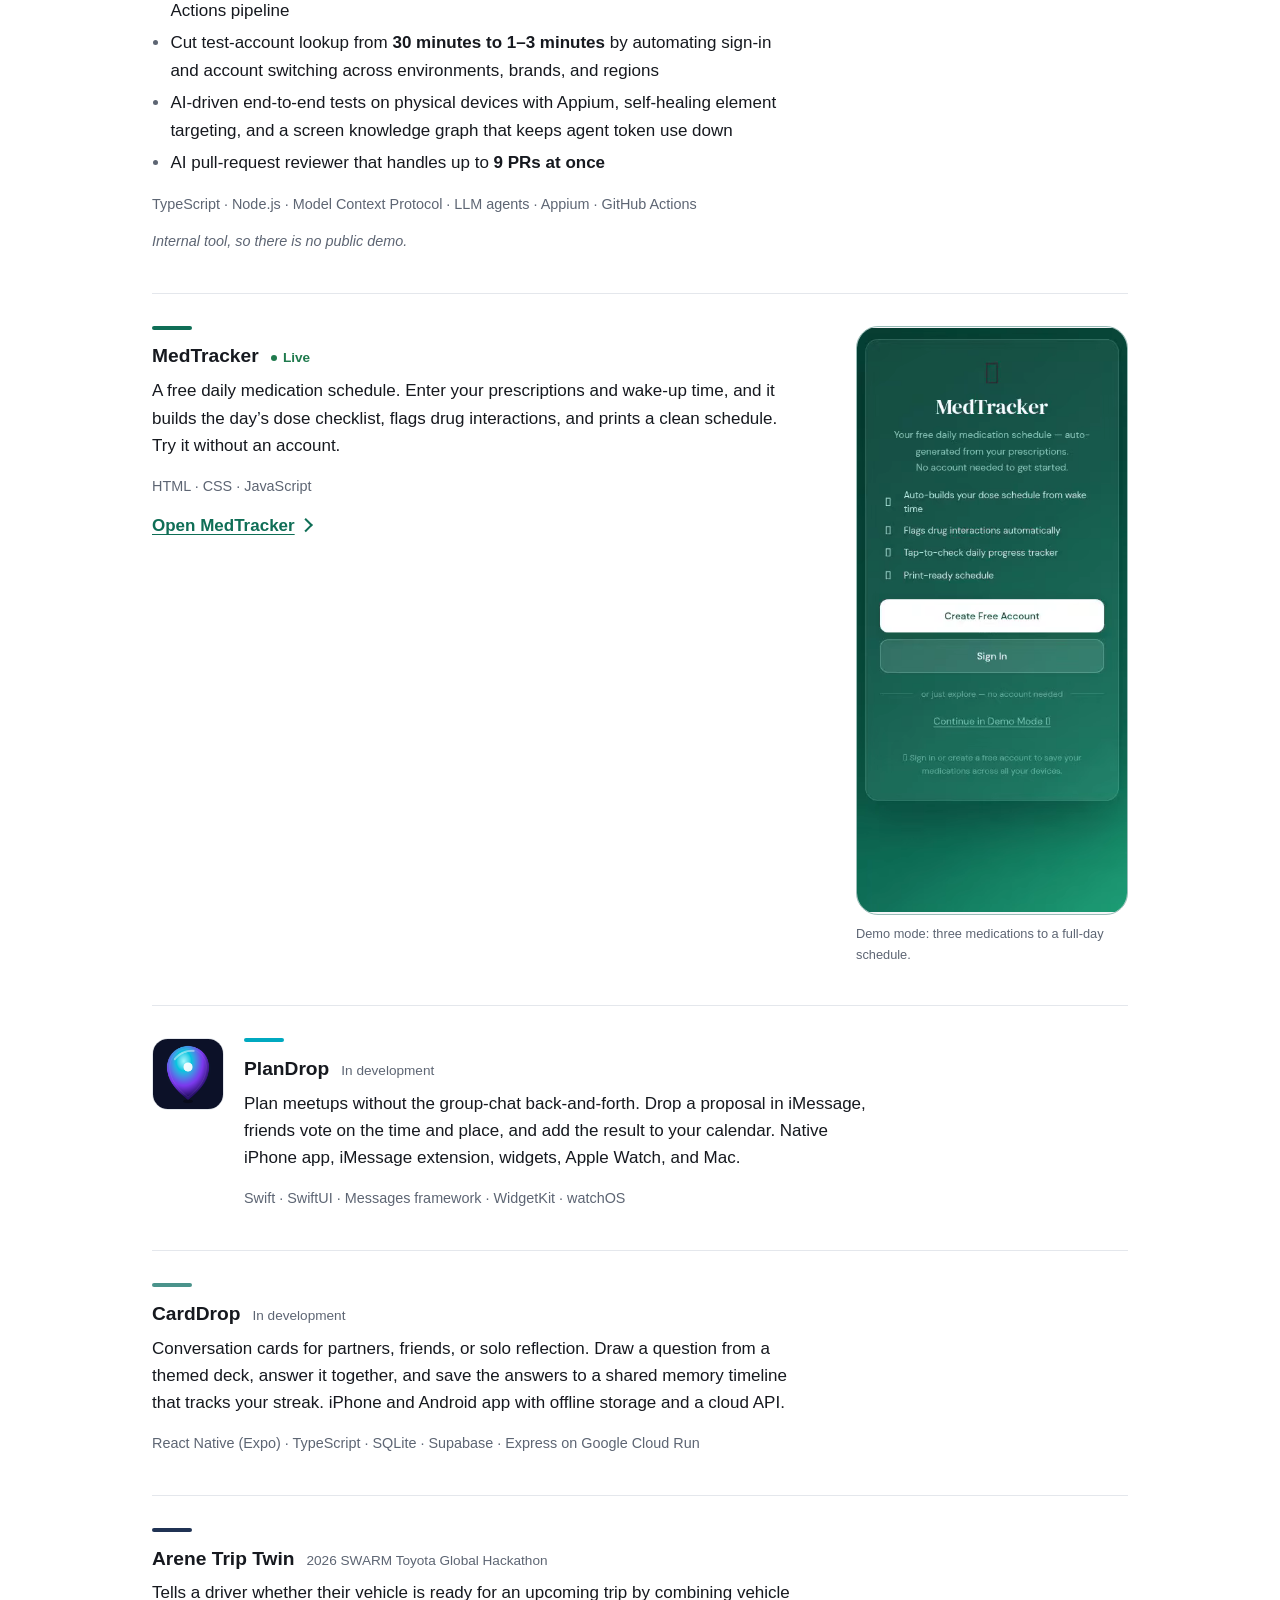
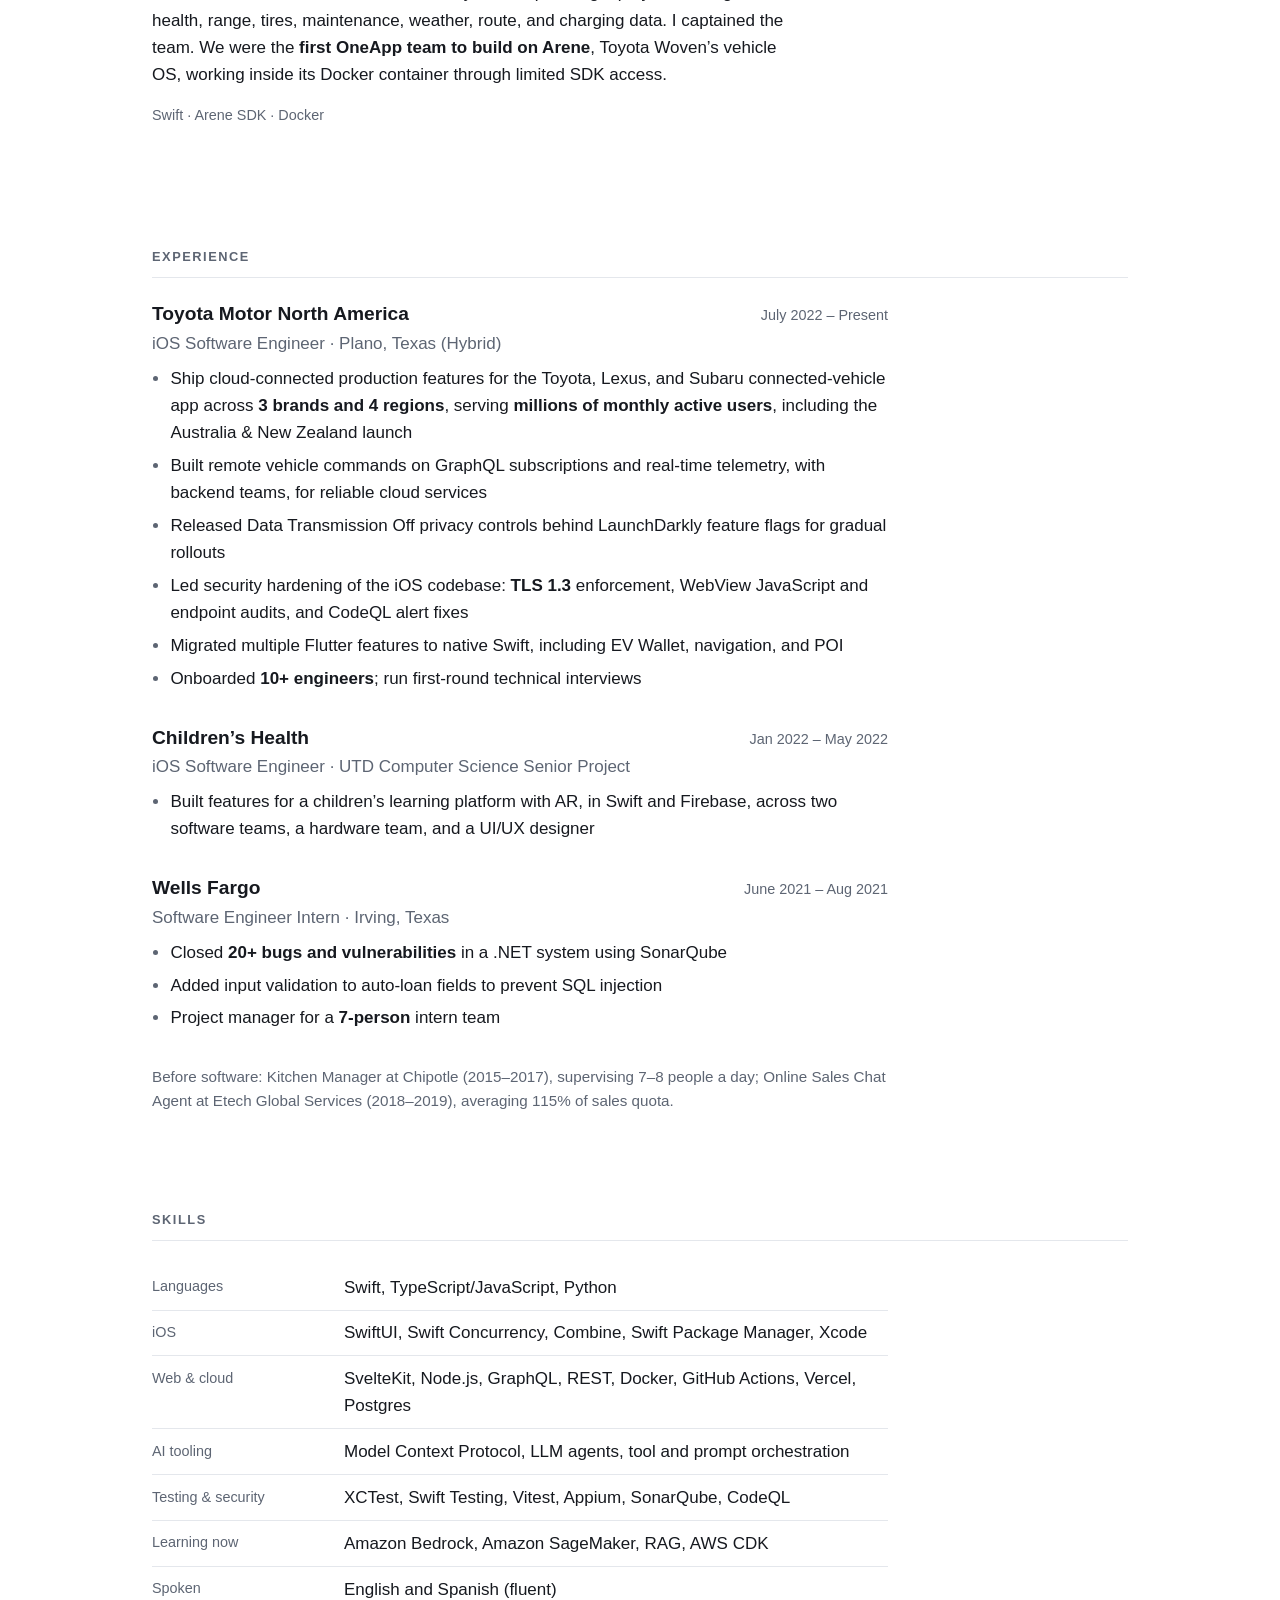
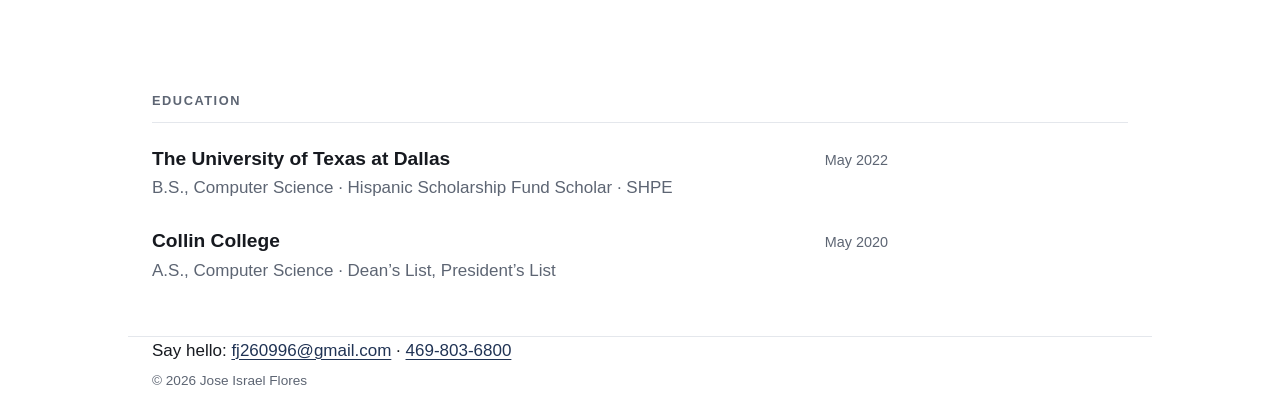
==== commit ee0b7f20: "Add per-project brand accents and a Now section Each project picks up its own app's brand color, tak" ====
--- a/index.html
+++ b/index.html
@@ -48,10 +48,21 @@
 
   <main>
 
+    <section id="now" class="wrap" aria-labelledby="now-h">
+      <h2 id="now-h">Now <span class="updated">· Updated October 2026</span></h2>
+      <ul class="now">
+        <li>Learning AWS AI services hands-on: a retrieval-augmented (RAG) service on Amazon Bedrock and a model
+          deployment pipeline on Amazon SageMaker</li>
+        <li>Building an MCP agent server whose reasoning runs on Amazon Bedrock</li>
+        <li>Still building PlanDrop and CardDrop on nights and weekends</li>
+      </ul>
+    </section>
+
+
     <section id="work" class="wrap" aria-labelledby="work-h">
       <h2 id="work-h">Selected work</h2>
 
-      <article class="project">
+      <article class="project" style="--accent: #b3442a; --accent-dark: #e0603e;">
         <div class="project-text">
           <header>
             <h3>WorkoutDrop</h3>
@@ -108,7 +119,7 @@
         </div>
       </article>
 
-      <article class="project">
+      <article class="project" style="--accent: #0f6e56; --accent-dark: #25c492;">
         <div class="project-text">
           <header>
             <h3>MedTracker</h3>
@@ -133,7 +144,7 @@
         </figure>
       </article>
 
-      <article class="project compact">
+      <article class="project compact" style="--accent: #00a9c0; --accent-dark: #00c6e0;">
         <img class="app-icon" src="./media/plandrop-icon.png" width="72" height="72" alt="PlanDrop app icon">
         <div class="project-text">
           <header>
@@ -149,7 +160,7 @@
         </div>
       </article>
 
-      <article class="project compact">
+      <article class="project compact" style="--accent: #4a938b; --accent-dark: #5ba8a0;">
         <div class="project-text">
           <header>
             <h3>CardDrop</h3>
--- a/css/site.css
+++ b/css/site.css
@@ -68,7 +68,7 @@
 .links a { font-weight: 550; }
 
 /* Sections */
-section { padding-top: 3.5rem; padding-bottom: 1.5rem; }
+section.wrap { padding-top: 3.5rem; padding-bottom: 1.5rem; }
 h2 {
   font-size: .8rem;
   text-transform: uppercase;
@@ -163,3 +163,28 @@
   .project { grid-template-columns: 1fr; }
   a { color: inherit; }
 }
+
+/* Per-project accent: each project shows its own app's brand color (taken from that app's source).
+   Toyota work keeps the site navy. */
+.project { --accent: var(--navy); --accent-dark: var(--navy); }
+.project-text::before {
+  content: "";
+  display: block;
+  width: 2.5rem;
+  height: 4px;
+  border-radius: 2px;
+  background: var(--accent);
+  margin-bottom: .9rem;
+}
+.project .actions a { color: var(--accent); }
+.project .device video { border-color: color-mix(in srgb, var(--accent) 35%, var(--line)); }
+@media (prefers-color-scheme: dark) {
+  .project-text::before { background: var(--accent-dark); }
+  .project .actions a { color: var(--accent-dark); }
+  .project .device video { border-color: color-mix(in srgb, var(--accent-dark) 35%, var(--line)); }
+}
+
+/* Now */
+h2 .updated { text-transform: none; letter-spacing: 0; font-weight: 400; }
+.now { max-width: var(--measure); margin-top: 0; }
+section#now { padding-top: 1rem; padding-bottom: 0; }
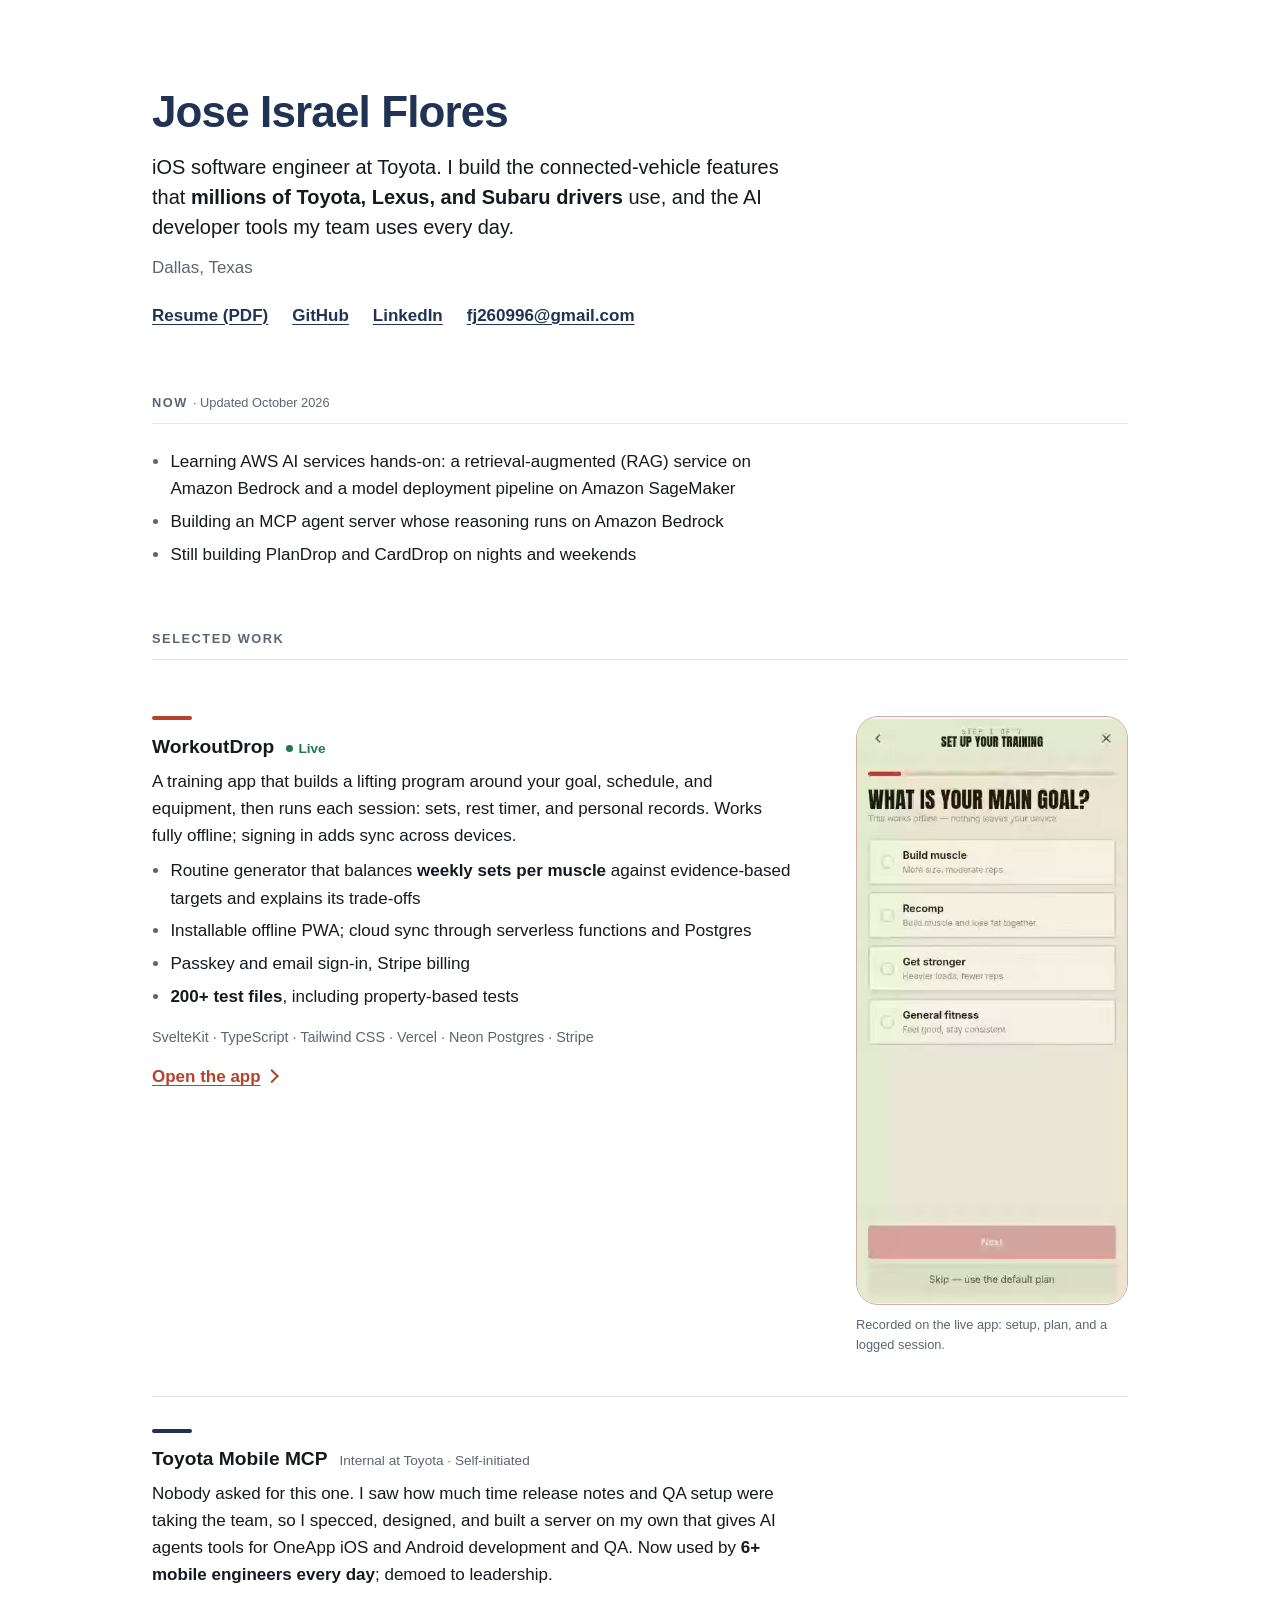
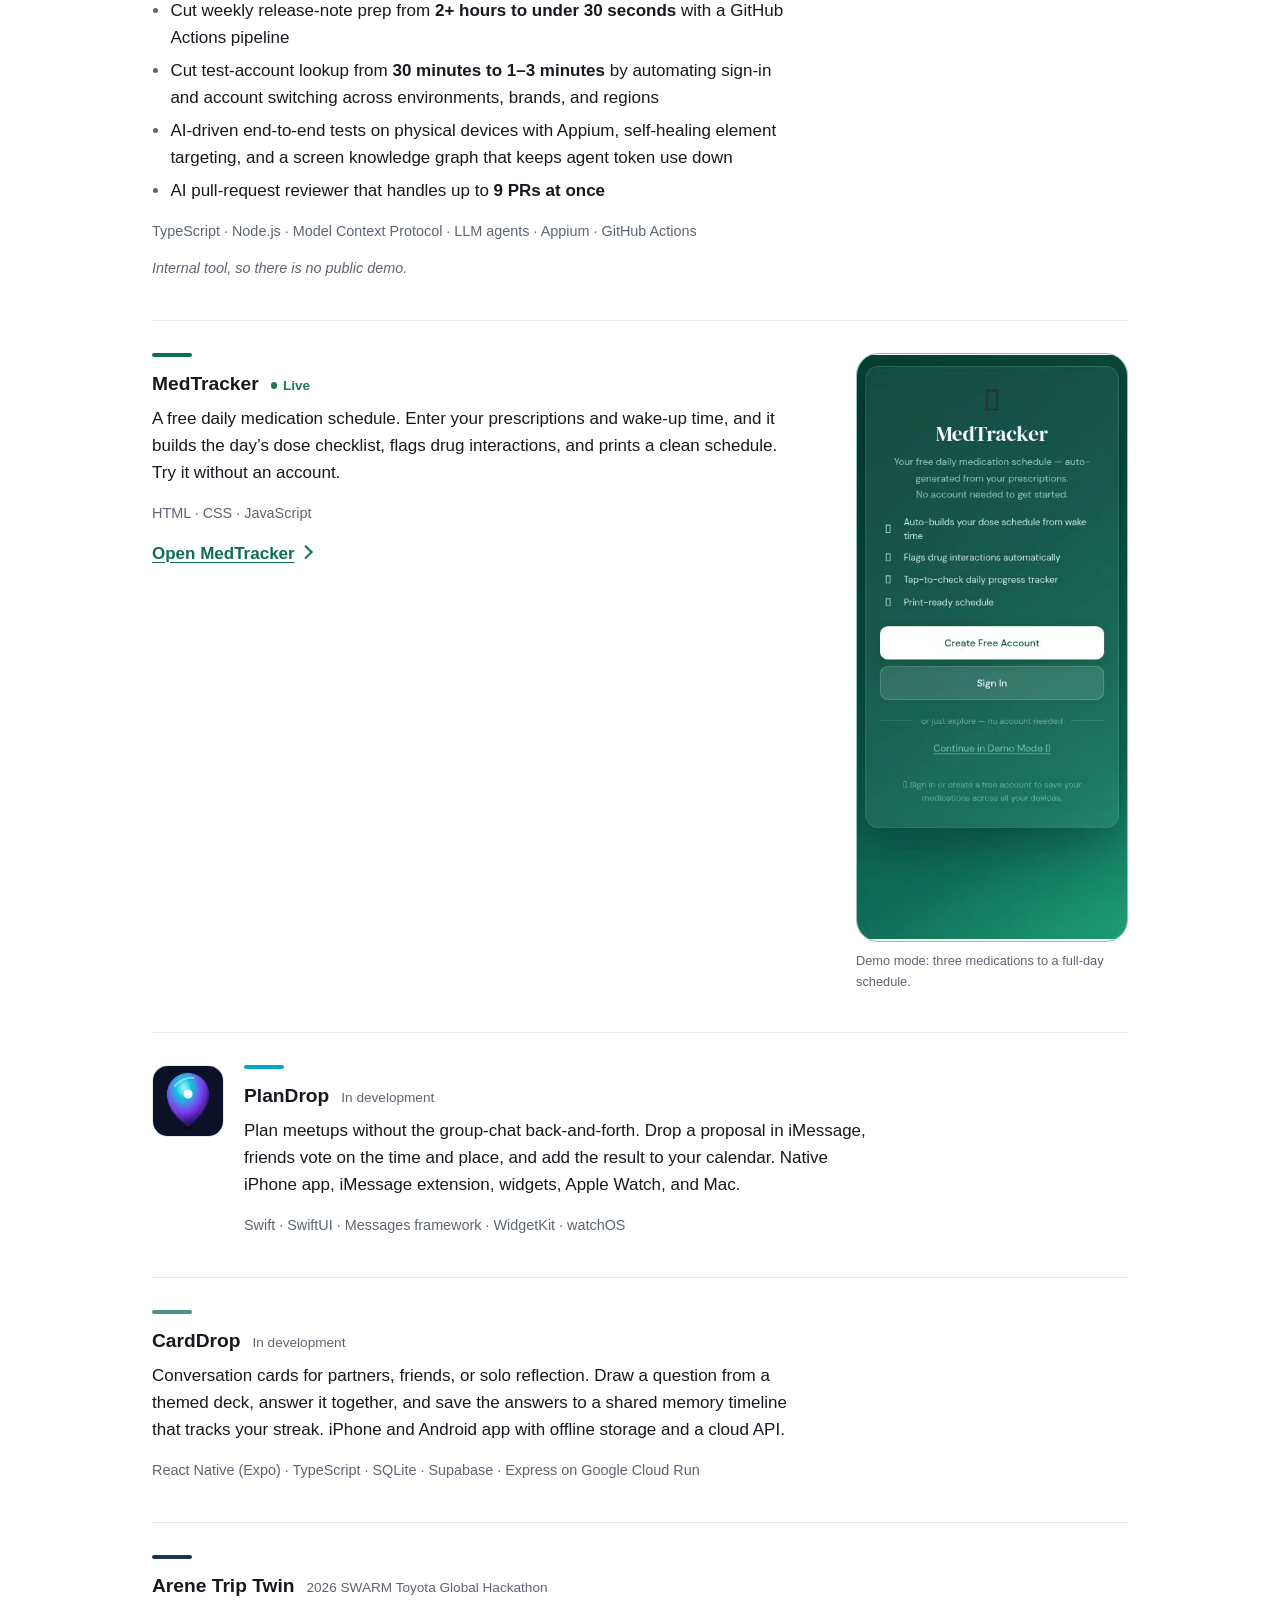
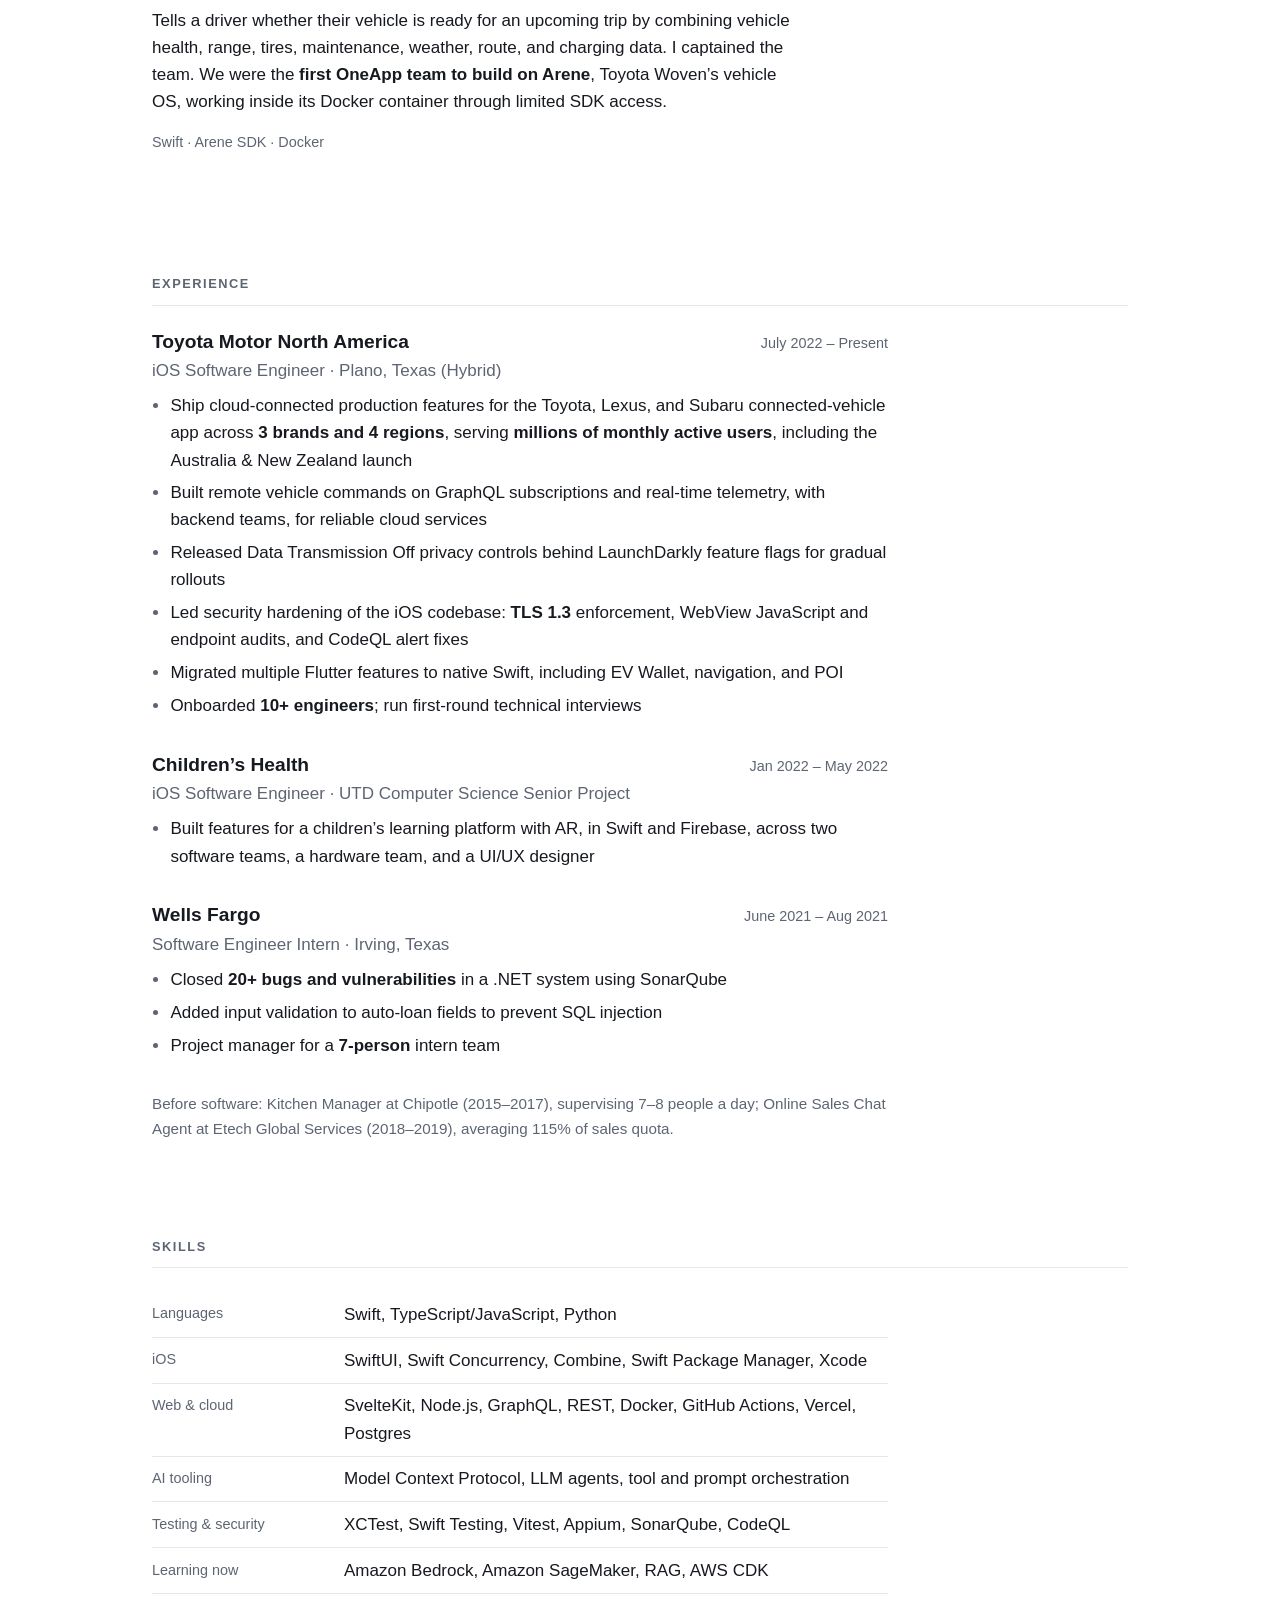
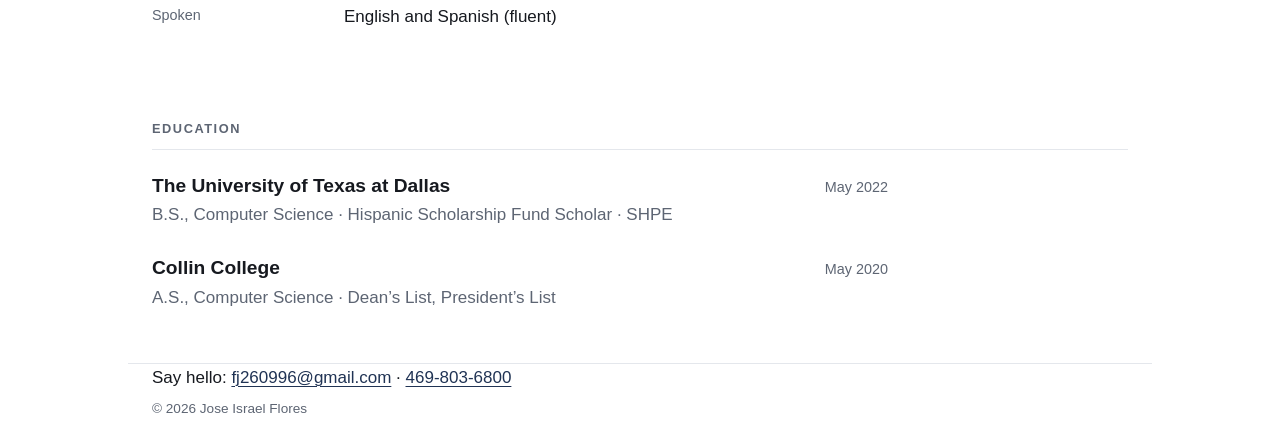
==== commit 2dfa866d: "Say the Toyota MCP platform was self-initiated" ====
--- a/index.html
+++ b/index.html
@@ -99,11 +99,12 @@
         <div class="project-text">
           <header>
             <h3>Toyota Mobile MCP</h3>
-            <p class="status">Internal at Toyota</p>
-          </header>
-          <p class="summary">
-            A server I designed and built alone that gives AI agents tools for OneApp iOS and Android development and
-            QA. Used by <strong>6+ mobile engineers every day</strong>; demoed to leadership.
+            <p class="status">Internal at Toyota · Self-initiated</p>
+          </header>
+          <p class="summary">
+            Nobody asked for this one. I saw how much time release notes and QA setup were taking the team, so I
+            specced, designed, and built a server on my own that gives AI agents tools for OneApp iOS and Android
+            development and QA. Now used by <strong>6+ mobile engineers every day</strong>; demoed to leadership.
           </p>
           <ul>
             <li>Cut weekly release-note prep from <strong>2+ hours to under 30 seconds</strong> with a GitHub
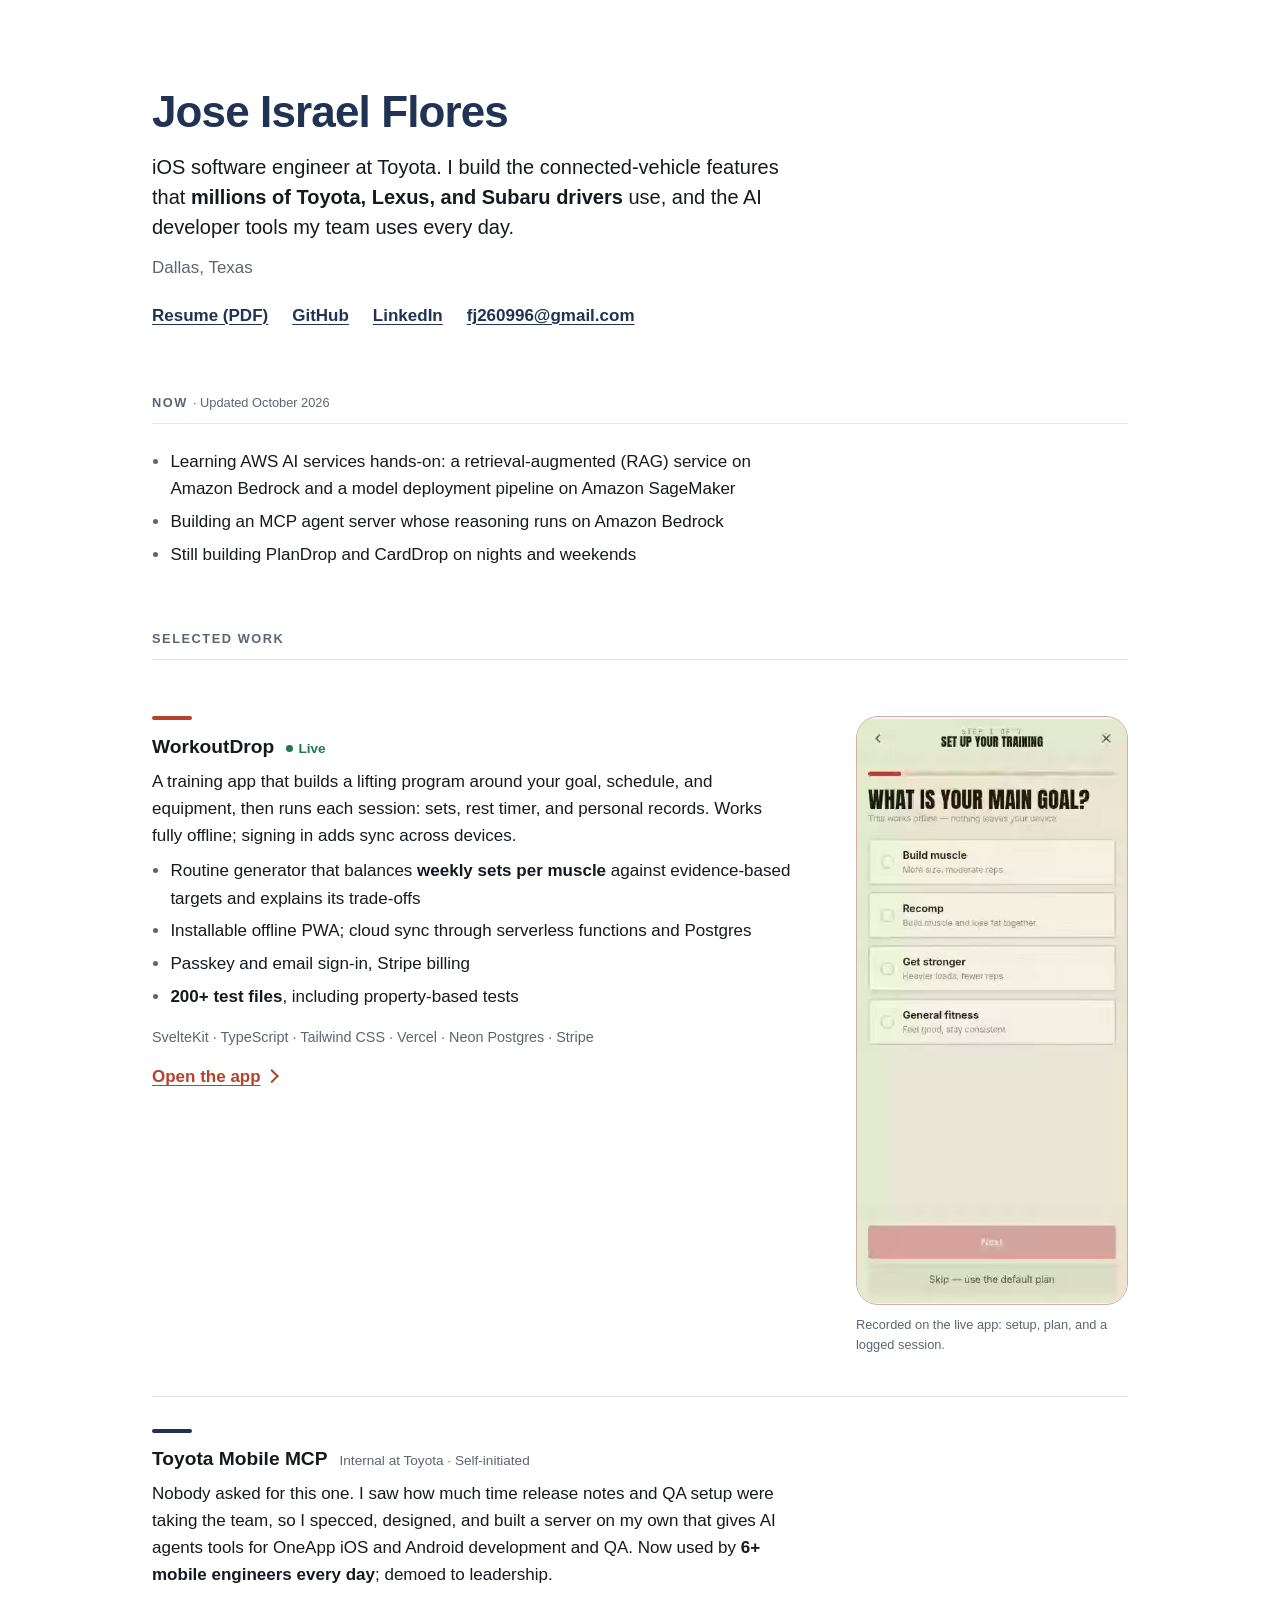
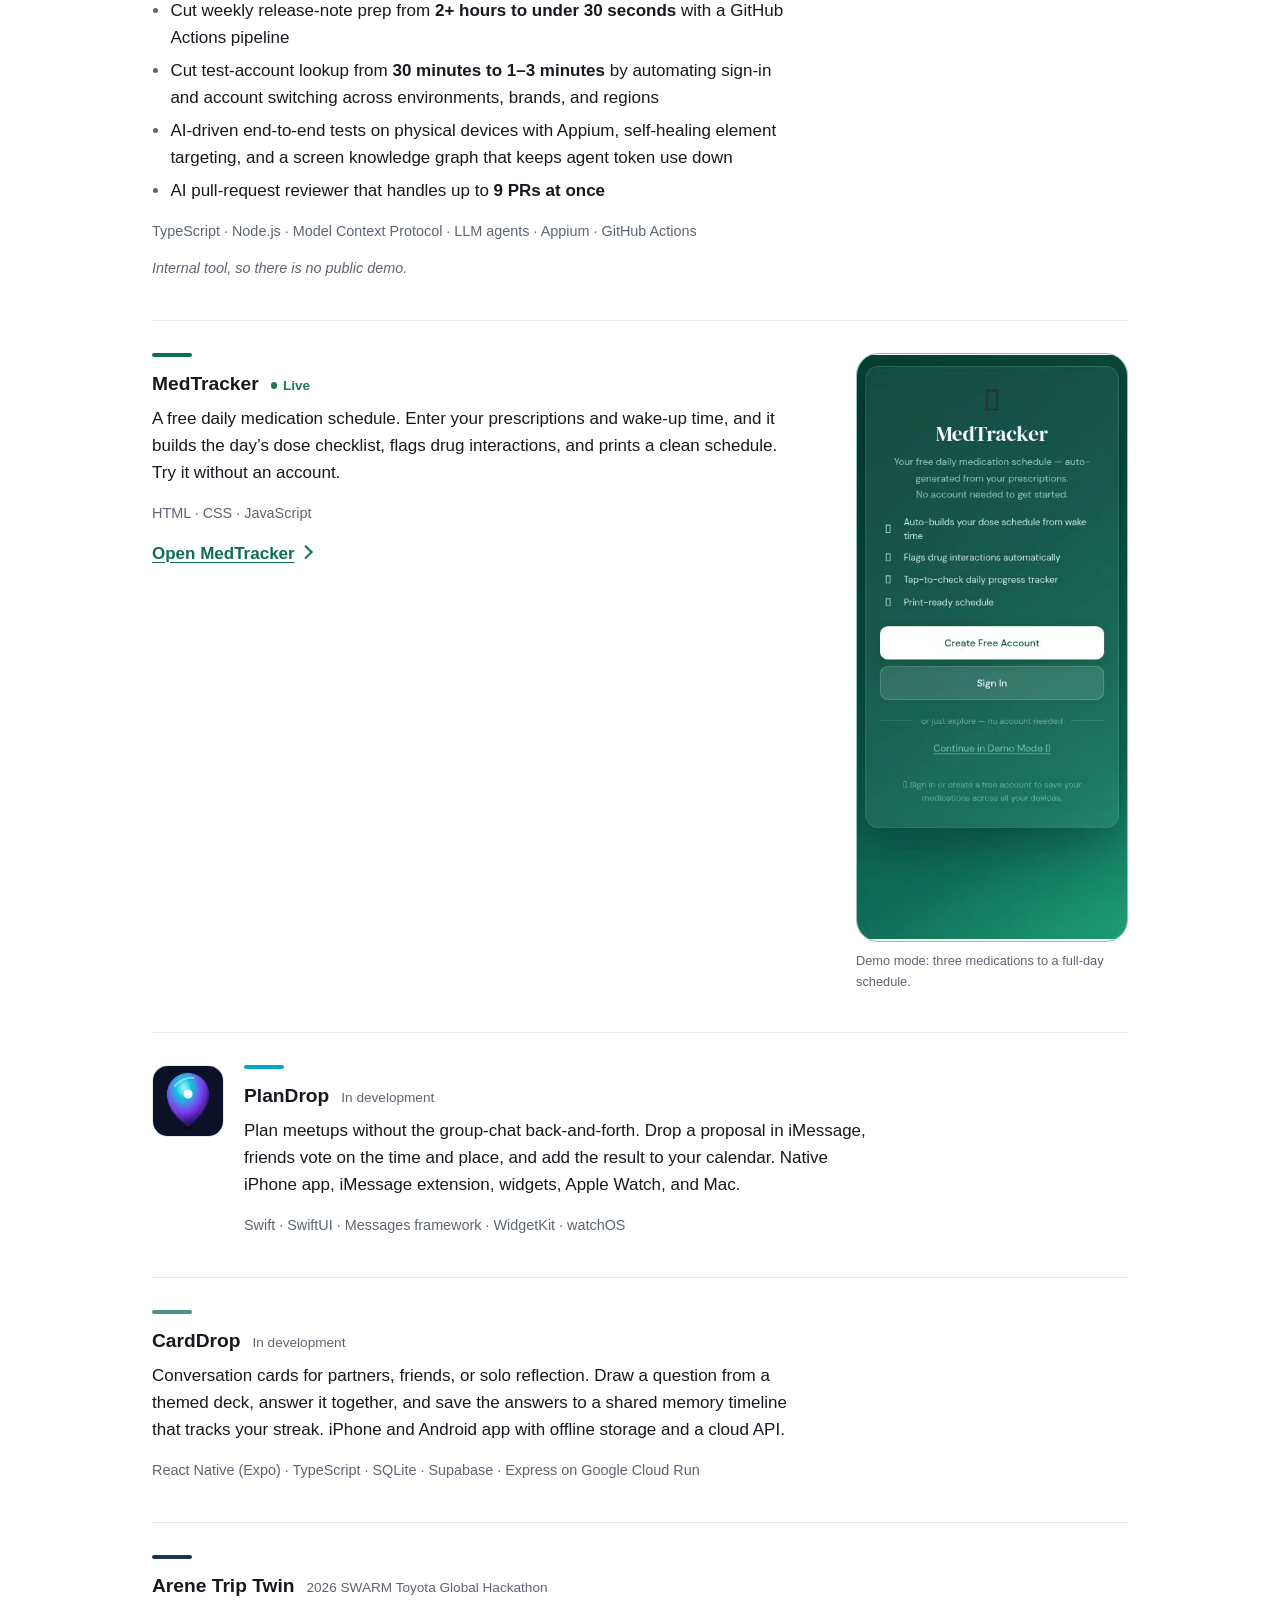
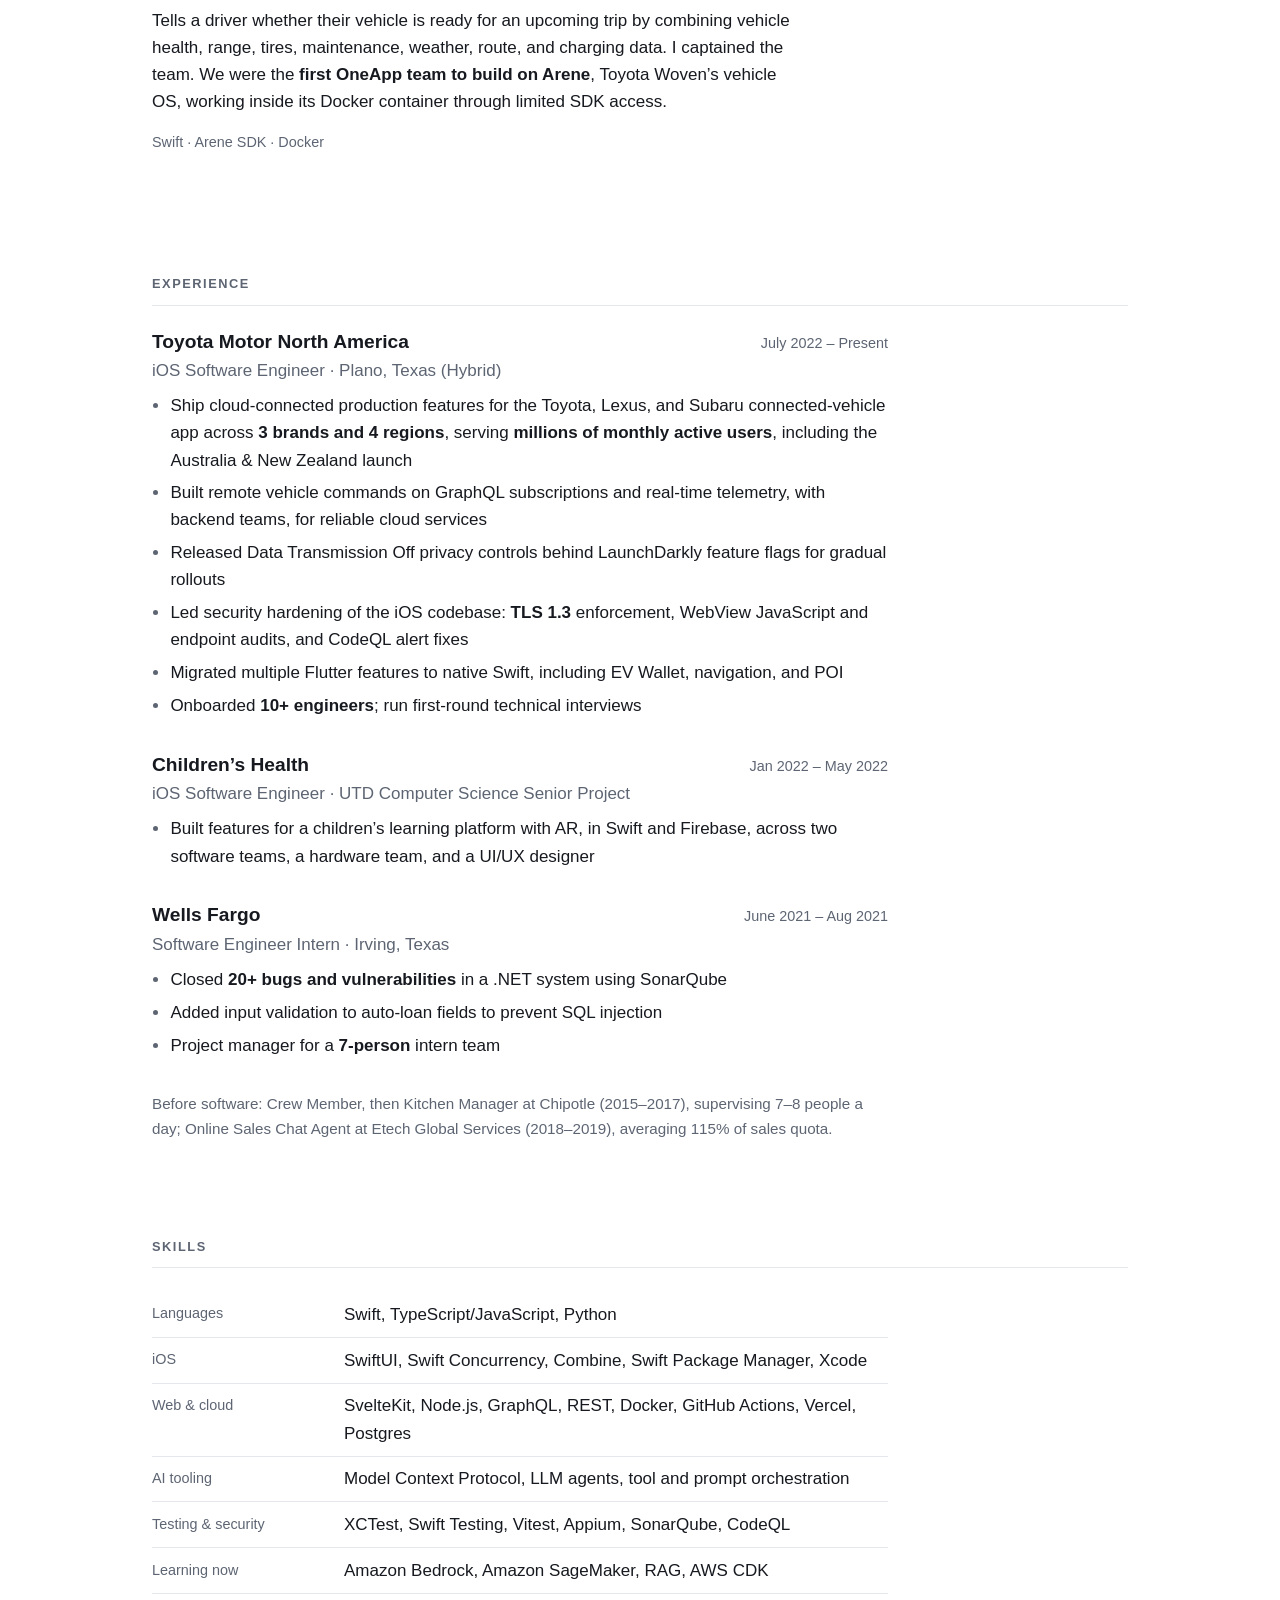
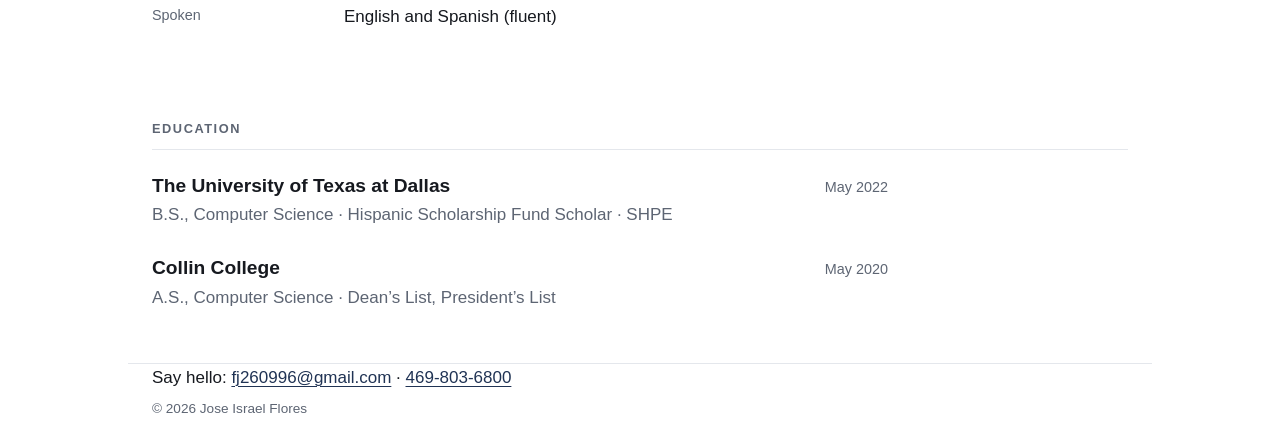
==== commit 7924e3dd: "Correct Chipotle role dates: crew member 2015-2017, kitchen manager 2017" ====
--- a/index.html
+++ b/index.html
@@ -244,7 +244,7 @@
       </div>
 
       <p class="earlier">
-        Before software: Kitchen Manager at Chipotle (2015–2017), supervising 7–8 people a day; Online Sales Chat
+        Before software: Crew Member, then Kitchen Manager at Chipotle (2015–2017), supervising 7–8 people a day; Online Sales Chat
         Agent at Etech Global Services (2018–2019), averaging 115% of sales quota.
       </p>
     </section>
